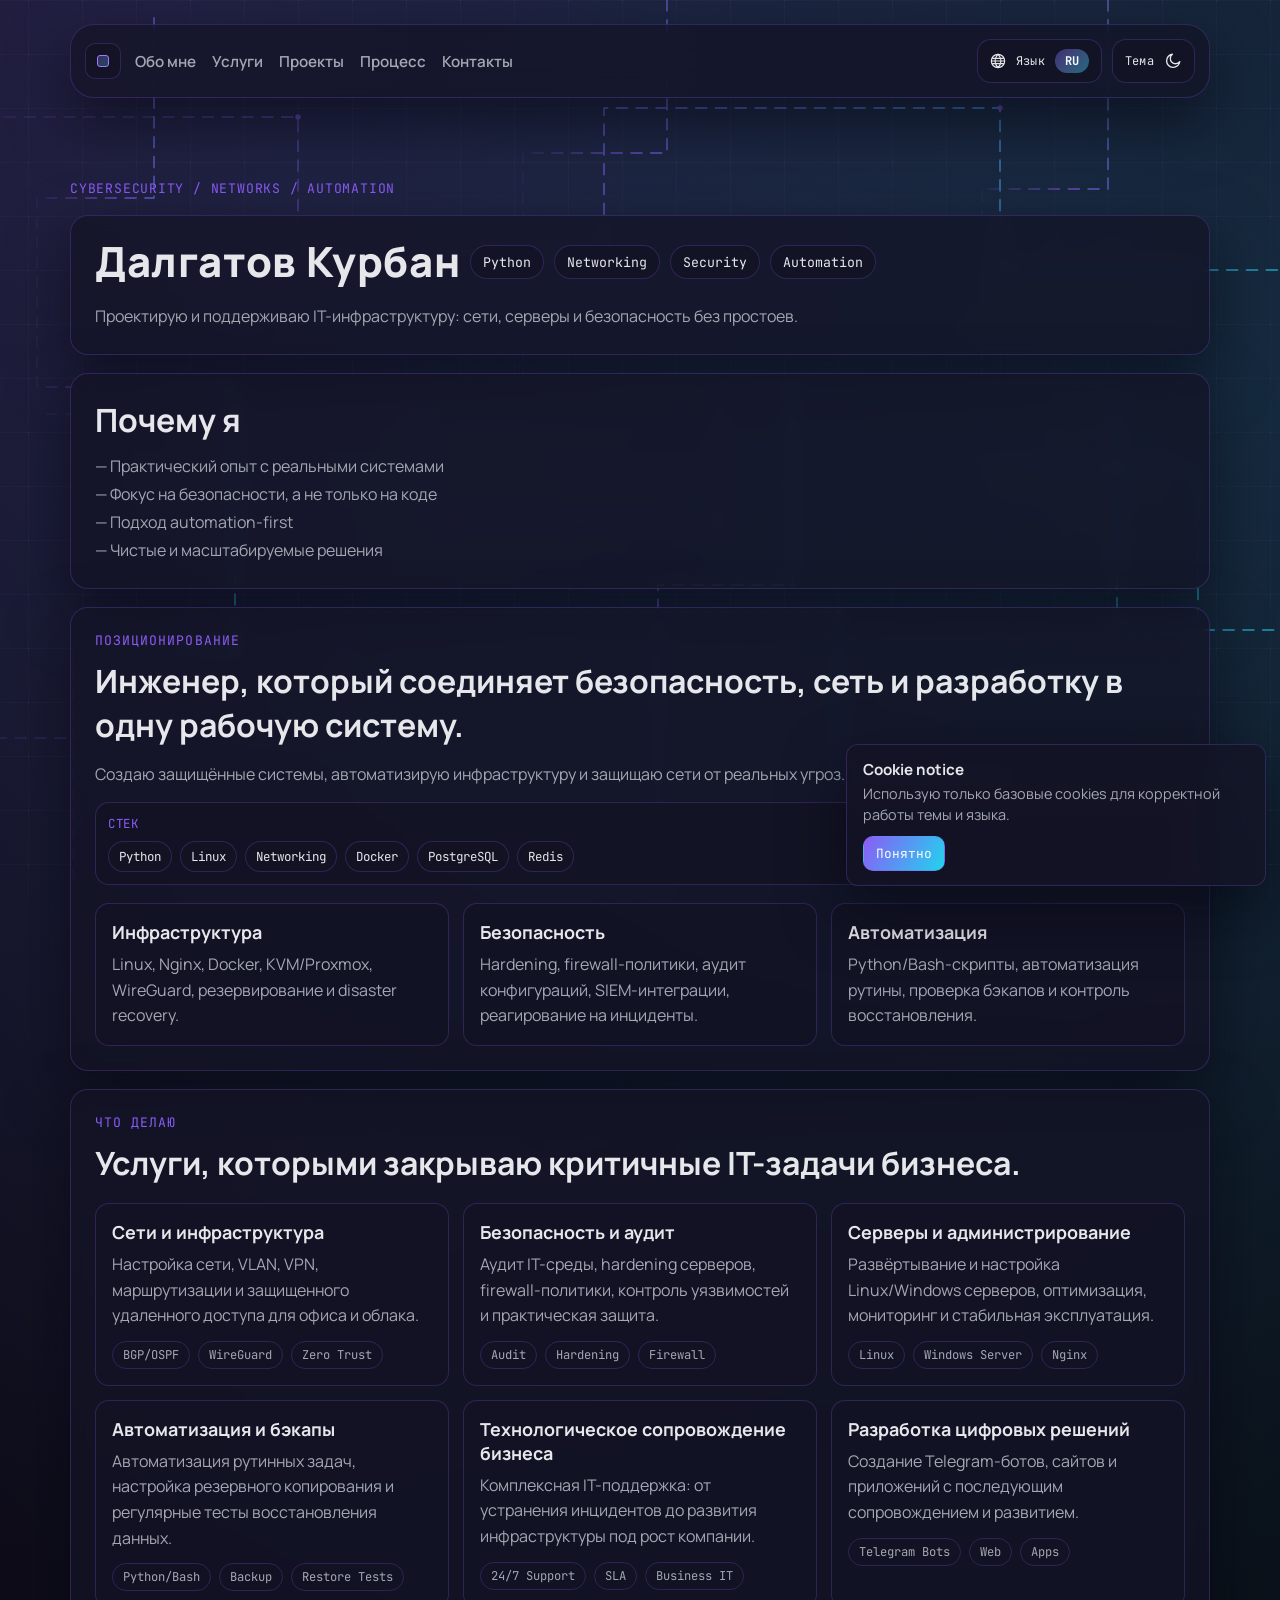
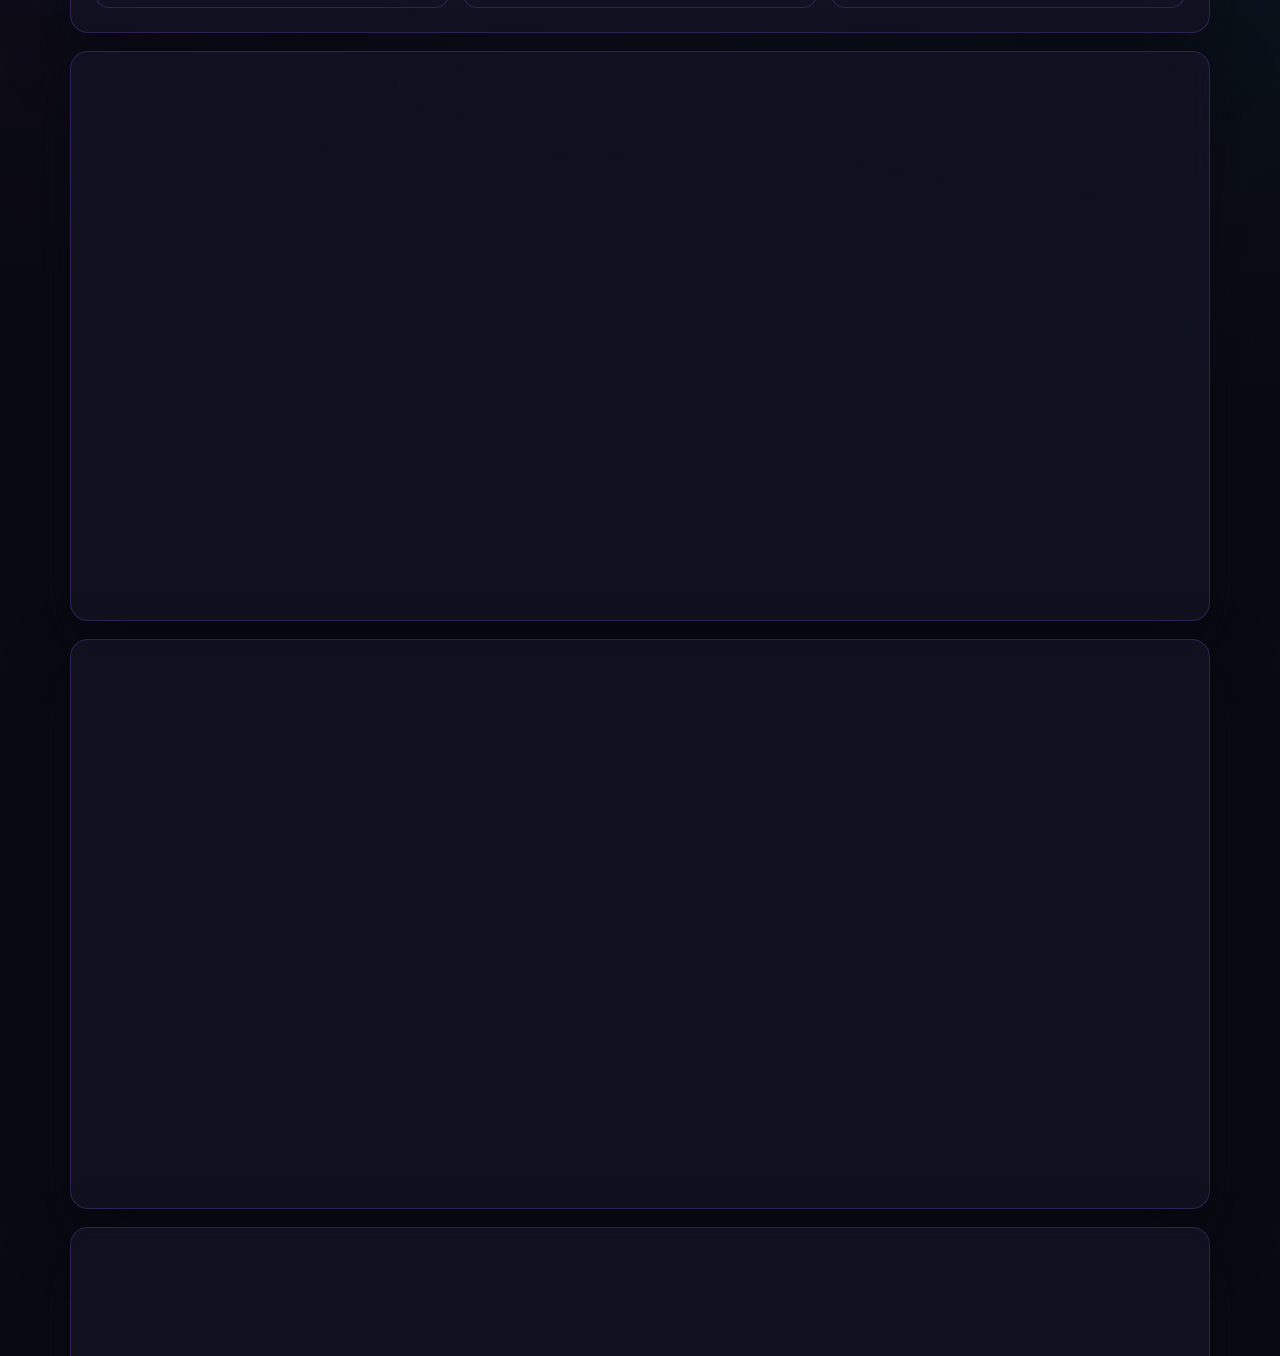
==== index.html @ 59084bcb "Improve mobile menu UX and speed up phone animations" ====
<!DOCTYPE html>
<html lang="ru">
<head>
<meta charset="UTF-8">
<meta name="viewport" content="width=device-width, initial-scale=1.0">
<meta name="description" content="Портфолио Далгатова Курбана: сети, безопасность, серверы, автоматизация, бэкапы и разработка.">
<title>Dalgatov Kurban | Networks, Security & Automation</title>
<link rel="preconnect" href="https://fonts.googleapis.com">
<link rel="preconnect" href="https://fonts.gstatic.com" crossorigin>
<link href="https://fonts.googleapis.com/css2?family=Manrope:wght@400;500;600;700;800&family=JetBrains+Mono:wght@400;600&display=swap" rel="stylesheet">
<link rel="stylesheet" href="styles.css">
</head>
<body data-theme="dark" class="preloading">
<div class="scroll-progress" aria-hidden="true"></div>
<div class="preloader" id="preloader" aria-hidden="false">
  <div class="preloader-box">
    <span class="preloader-dot" aria-hidden="true"></span>
    <p>Loading portfolio...</p>
  </div>
</div>

<svg class="bg-circuit" viewBox="0 0 1600 1000" preserveAspectRatio="xMidYMid slice" aria-hidden="true">
  <defs>
    <linearGradient id="lineGradient" x1="0%" y1="0%" x2="100%" y2="0%">
      <stop offset="0%" stop-color="rgba(139, 92, 246, 0.12)" />
      <stop offset="45%" stop-color="rgba(139, 92, 246, 0.9)" />
      <stop offset="100%" stop-color="rgba(34, 211, 238, 0.88)" />
    </linearGradient>
    <pattern id="codeGrid" width="60" height="60" patternUnits="userSpaceOnUse">
      <path d="M 60 0 L 0 0 0 60" fill="none" stroke="rgba(133,123,173,0.2)" stroke-width="1" />
      <circle cx="0" cy="0" r="1.1" fill="rgba(139,92,246,0.34)" />
    </pattern>
  </defs>
  <rect width="100%" height="100%" fill="url(#codeGrid)" />
  <path class="circuit-line" d="M 50 130 H 420 V 280 H 760 V 120 H 1200 V 300 H 1510" />
  <path class="circuit-line slow" d="M 140 460 H 560 V 580 H 890 V 430 H 1330 V 700 H 1510" />
  <path class="circuit-line" d="M 40 820 H 470 V 680 H 1020 V 860 H 1480" />
  <path class="circuit-line slow" d="M 260 20 V 220 H 130 V 430 H 350 V 720 H 170 V 980" />
  <path class="circuit-line" d="M 830 0 V 170 H 670 V 430 H 970 V 650 H 820 V 1000" />
  <path class="circuit-line slow" d="M 1320 0 V 210 H 1180 V 520 H 1420 V 1000" />
  <circle class="circuit-node" cx="420" cy="130" r="3" />
  <circle class="circuit-node alt" cx="760" cy="280" r="3" />
  <circle class="circuit-node" cx="1200" cy="120" r="3" />
  <circle class="circuit-node alt" cx="560" cy="460" r="3" />
  <circle class="circuit-node" cx="890" cy="580" r="3" />
  <circle class="circuit-node alt" cx="1020" cy="680" r="3" />
  <circle class="circuit-node" cx="350" cy="720" r="3" />
  <circle class="circuit-node alt" cx="970" cy="430" r="3" />
</svg>

<div class="shell">
  <header class="topbar" style="--delay: 60ms;">
    <a href="#home" class="brand" aria-label="Kurban Dalgatov home">
      <span class="brand-mark" aria-hidden="true"></span>
    </a>

    <button class="menu-toggle" id="menuToggle" type="button" aria-label="Открыть меню" aria-expanded="false" aria-controls="headerMenu">
      <span></span>
      <span></span>
      <span></span>
    </button>

    <div class="header-menu" id="headerMenu">
    <nav class="nav">
      <a href="#about" data-i18n="nav.about">Обо мне</a>
      <a href="#services" data-i18n="nav.services">Услуги</a>
      <a href="#projects" data-i18n="nav.projects">Проекты</a>
      <a href="#process" data-i18n="nav.process">Процесс</a>
      <a href="#contact" data-i18n="nav.contact">Контакты</a>
    </nav>

    <div class="controls">
      <button class="control-btn lang-btn" id="langToggle" type="button" aria-label="Переключить язык">
        <span class="lang-icon" aria-hidden="true">
          <svg viewBox="0 0 24 24" focusable="false" aria-hidden="true">
            <path d="M12 2a10 10 0 1 0 0 20a10 10 0 0 0 0-20Zm0 0c2.8 2.7 4.4 6.2 4.5 10c-.1 3.8-1.7 7.3-4.5 10m0-20C9.2 4.7 7.6 8.2 7.5 12c.1 3.8 1.7 7.3 4.5 10m-9-10h18M4.2 8h15.6M4.2 16h15.6"/>
          </svg>
        </span>
        <span data-i18n="controls.lang">Язык</span>
        <span class="pill" id="langValue">RU</span>
      </button>
      <button class="control-btn" id="themeToggle" type="button" aria-label="Переключить тему">
        <span data-i18n="controls.theme">Тема</span>
        <span class="theme-icon" aria-hidden="true">
          <svg class="sun" viewBox="0 0 24 24" focusable="false" aria-hidden="true">
            <circle cx="12" cy="12" r="4"></circle>
            <path d="M12 1.8v2.6M12 19.6v2.6M4.2 4.2l1.9 1.9M17.9 17.9l1.9 1.9M1.8 12h2.6M19.6 12h2.6M4.2 19.8l1.9-1.9M17.9 6.1l1.9-1.9"></path>
          </svg>
          <svg class="moon" viewBox="0 0 24 24" focusable="false" aria-hidden="true">
            <path d="M21 12.8A8.8 8.8 0 1 1 11.2 3a7 7 0 1 0 9.8 9.8Z"></path>
          </svg>
        </span>
      </button>
    </div>
    </div>
  </header>

  <section class="hero reveal" id="home" style="--delay: 130ms;">
    <p class="eyebrow" data-i18n="hero.eyebrow">CYBERSECURITY / NETWORKS / AUTOMATION</p>
    <div class="intro-profile reveal" style="--delay: 155ms;">
      <div class="intro-head">
        <div class="intro-name" data-i18n="intro.name">Далгатов Курбан</div>
        <div class="intro-badges">
          <span data-i18n="intro.badge1">Python</span>
          <span data-i18n="intro.badge2">Networking</span>
          <span data-i18n="intro.badge3">Security</span>
          <span data-i18n="intro.badge4">Automation</span>
        </div>
      </div>
      <p class="intro-text" data-i18n="intro.text">Проектирую и поддерживаю IT-инфраструктуру: сети, серверы и безопасность без простоев.</p>
    </div>
    <div class="why-card reveal" style="--delay: 185ms;">
      <h3 data-i18n="why.title">Почему я</h3>
      <p data-i18n="why.text">— Practical experience with real systems<br>— Focus on security, not just code<br>— Automation-first approach<br>— Clean and scalable solutions</p>
    </div>
  </section>

  <section class="section reveal" id="about" style="--delay: 80ms;">
    <p class="section-title" data-i18n="about.label">Позиционирование</p>
    <h2 data-i18n="about.title">Инженер, который соединяет безопасность, сеть и разработку в одну рабочую систему.</h2>
    <p class="lead" data-i18n="about.text">I build secure systems, automate infrastructure, and protect networks from real-world threats.</p>
    <div class="about-stack reveal" style="--delay: 105ms;">
      <p class="about-stack-label" data-i18n="about.stackLabel">Stack</p>
      <div class="about-stack-chips">
        <span>Python</span>
        <span>Linux</span>
        <span>Networking</span>
        <span>Docker</span>
        <span>PostgreSQL</span>
        <span>Redis</span>
      </div>
    </div>

    <div class="stack-grid">
      <article class="stack-item reveal" style="--delay: 110ms;">
        <h3 data-i18n="stack.1.title">Инфраструктура</h3>
        <p data-i18n="stack.1.text">Linux, Nginx, Docker, KVM/Proxmox, WireGuard, резервирование и disaster recovery.</p>
      </article>
      <article class="stack-item reveal" style="--delay: 140ms;">
        <h3 data-i18n="stack.2.title">Безопасность</h3>
        <p data-i18n="stack.2.text">Hardening, firewall-политики, аудит конфигураций, SIEM-интеграции, реагирование на инциденты.</p>
      </article>
      <article class="stack-item reveal" style="--delay: 170ms;">
        <h3 data-i18n="stack.3.title">Автоматизация</h3>
        <p data-i18n="stack.3.text">Python/Bash-скрипты, автоматизация рутины, проверка бэкапов и контроль восстановления.</p>
      </article>
    </div>
  </section>

  <section class="section reveal" id="services" style="--delay: 90ms;">
    <p class="section-title" data-i18n="services.label">Что делаю</p>
    <h2 data-i18n="services.title">Услуги, которыми закрываю критичные IT-задачи бизнеса.</h2>
    <div class="services-grid">
      <article class="service reveal" style="--delay: 120ms;">
        <h3 data-i18n="services.1.title">Сети и инфраструктура</h3>
        <p data-i18n="services.1.text">Настройка сети, VLAN, VPN, маршрутизации и защищенного удаленного доступа для офиса и облака.</p>
        <div class="tags"><span>BGP/OSPF</span><span>WireGuard</span><span>Zero Trust</span></div>
      </article>
      <article class="service reveal" style="--delay: 150ms;">
        <h3 data-i18n="services.2.title">Безопасность и аудит</h3>
        <p data-i18n="services.2.text">Аудит IT-среды, hardening серверов, firewall-политики, контроль уязвимостей и практическая защита.</p>
        <div class="tags"><span>Audit</span><span>Hardening</span><span>Firewall</span></div>
      </article>
      <article class="service reveal" style="--delay: 180ms;">
        <h3 data-i18n="services.3.title">Серверы и администрирование</h3>
        <p data-i18n="services.3.text">Развёртывание и настройка Linux/Windows серверов, оптимизация, мониторинг и стабильная эксплуатация.</p>
        <div class="tags"><span>Linux</span><span>Windows Server</span><span>Nginx</span></div>
      </article>
      <article class="service reveal" style="--delay: 210ms;">
        <h3 data-i18n="services.4.title">Автоматизация и бэкапы</h3>
        <p data-i18n="services.4.text">Автоматизация рутинных задач, настройка резервного копирования и регулярные тесты восстановления данных.</p>
        <div class="tags"><span>Python/Bash</span><span>Backup</span><span>Restore Tests</span></div>
      </article>
      <article class="service reveal" style="--delay: 240ms;">
        <h3 data-i18n="services.5.title">Технологическое сопровождение бизнеса</h3>
        <p data-i18n="services.5.text">Комплексная IT-поддержка: от устранения инцидентов до развития инфраструктуры под рост компании.</p>
        <div class="tags"><span>24/7 Support</span><span>SLA</span><span>Business IT</span></div>
      </article>
      <article class="service reveal" style="--delay: 270ms;">
        <h3 data-i18n="services.6.title">Разработка цифровых решений</h3>
        <p data-i18n="services.6.text">Создание Telegram-ботов, сайтов и приложений с последующим сопровождением и развитием.</p>
        <div class="tags"><span>Telegram Bots</span><span>Web</span><span>Apps</span></div>
      </article>
    </div>
  </section>

  <section class="section reveal" id="projects" style="--delay: 100ms;">
    <p class="section-title" data-i18n="projects.label">Кейсы</p>
    <h2 data-i18n="projects.title">Примеры задач, где инженерная строгость дала измеримый результат.</h2>
    <div class="projects-grid">
      <article class="project reveal" style="--delay: 130ms;">
        <h3 data-i18n="projects.1.title">Усиление безопасности бизнес-платформы</h3>
        <p data-i18n="projects.1.text">Провёл аудит серверов и сервисов, выявил уязвимые места и устранил критичные точки риска. Усилил контроль доступа и общую защищённость системы. В результате снизилась вероятность несанкционированного доступа и повысилась стабильность работы.</p>
      </article>
      <article class="project reveal" style="--delay: 160ms;">
        <h3 data-i18n="projects.2.title">Система мониторинга и обнаружения проблем</h3>
        <p data-i18n="projects.2.text">Настроил отслеживание состояния серверов: нагрузка, сеть и работа ключевых сервисов. Организовал централизованный сбор логов и уведомления о сбоях. Это позволило быстрее выявлять проблемы и сократить время простоя.</p>
      </article>
      <article class="project reveal" style="--delay: 190ms;">
        <h3 data-i18n="projects.3.title">Развёртывание и настройка локального сервера</h3>
        <p data-i18n="projects.3.text">Развернул и настроил Linux-сервер под прикладные задачи. Организовал удалённый доступ, обеспечил стабильную работу и базовую безопасность системы. Упростил администрирование и дальнейшую поддержку.</p>
      </article>
    </div>
  </section>

  <section class="section reveal" id="process" style="--delay: 110ms;">
    <p class="section-title" data-i18n="process.label">Подход</p>
    <h2 data-i18n="process.title">Прозрачный процесс работы без хаоса и сюрпризов.</h2>
    <div class="process-grid">
      <article class="process-step reveal" style="--delay: 140ms;">
        <h3 data-i18n="process.1.title">1. Диагностика</h3>
        <p data-i18n="process.1.text">Аудит текущей системы, рисков и bottleneck-ов. Формирую карту проблем и приоритеты.</p>
      </article>
      <article class="process-step reveal" style="--delay: 170ms;">
        <h3 data-i18n="process.2.title">2. Архитектура</h3>
        <p data-i18n="process.2.text">Проектирую целевую схему: сеть, безопасность, деплой, мониторинг и rollback-стратегии.</p>
      </article>
      <article class="process-step reveal" style="--delay: 200ms;">
        <h3 data-i18n="process.3.title">3. Внедрение</h3>
        <p data-i18n="process.3.text">Пошаговый запуск без простоя критичных сервисов, автоматические проверки на каждом этапе.</p>
      </article>
      <article class="process-step reveal" style="--delay: 230ms;">
        <h3 data-i18n="process.4.title">4. Поддержка</h3>
        <p data-i18n="process.4.text">Передаю документацию, настраиваю алерты и помогаю команде масштабировать решение дальше.</p>
      </article>
    </div>
  </section>

  <section class="section reveal" id="contact" style="--delay: 120ms;">
    <p class="section-title" data-i18n="contact.label">Контакты</p>
    <h2 data-i18n="contact.title">Подключаюсь к задачам, где нужна надёжная работа систем без сбоев и хаоса.</h2>
    <div class="contact-grid">
      <article class="contact-card">
        <p class="lead" data-i18n="contact.text">Свяжитесь со мной в Telegram — обсудим задачу и соберём рабочее решение под ваш контур.</p>
      </article>
      <article class="contact-card contact-list">
        <a href="https://t.me/ZXCurban" target="_blank" rel="noopener noreferrer">Telegram: @ZXCurban</a>
        <a href="https://github.com/ZXCurban" target="_blank" rel="noopener noreferrer">GitHub: github.com/ZXCurban</a>
        <span>Phone: +7 (963) 403-75-42</span>
        <span>Email: dallgatov@gmail.com</span>
      </article>
    </div>
  </section>

  <footer class="footer reveal" style="--delay: 140ms;">
    <p data-i18n="footer">© {year} Kurban Dalgatov. All rights reserved.</p>
  </footer>
</div>

<aside class="cookie-consent" id="cookieConsent" role="dialog" aria-live="polite" aria-label="Cookie notice" aria-hidden="true">
  <p class="cookie-title" data-i18n="cookie.title">Cookie notice</p>
  <p class="cookie-text" data-i18n="cookie.text">Использую только базовые cookies для корректной работы темы и языка.</p>
  <button class="cookie-btn" id="cookieAccept" type="button" data-i18n="cookie.accept">Понятно</button>
</aside>

<script src="scripts.js"></script>
</body>
</html>
---- styles.css ----
:root {
  --bg: #0a0a12;
  --bg-soft: #131325;
  --panel: rgba(19, 19, 37, 0.82);
  --stroke: rgba(139, 92, 246, 0.24);
  --text: #e5e7eb;
  --muted: #a4a8b3;
  --accent: #8b5cf6;
  --accent-2: #22d3ee;
  --shadow: 0 24px 60px rgba(5, 6, 16, 0.6);
  --radius: 18px;
  --ease: cubic-bezier(.22,.61,.36,1);
}

body[data-theme="light"] {
  --bg: #dfe4ef;
  --bg-soft: #d3daea;
  --panel: rgba(244, 247, 252, 0.9);
  --stroke: rgba(109, 79, 186, 0.24);
  --text: #1e2430;
  --muted: #5d6676;
  --accent: #7c3aed;
  --accent-2: #0891b2;
  --shadow: 0 22px 45px rgba(24, 31, 44, 0.18);
}

* {
  box-sizing: border-box;
  margin: 0;
  padding: 0;
}

html {
  scroll-behavior: smooth;
}

body {
  font-family: "Manrope", sans-serif;
  background: radial-gradient(circle at 10% 0%, rgba(139, 92, 246, 0.18), transparent 45%),
              radial-gradient(circle at 90% 10%, rgba(34, 211, 238, 0.15), transparent 42%),
              var(--bg);
  color: var(--text);
  min-height: 100vh;
  overflow-x: hidden;
  transition: background-color 0.45s var(--ease), color 0.45s var(--ease);
  text-rendering: optimizeLegibility;
  -webkit-font-smoothing: antialiased;
}

body.preloading {
  overflow: hidden;
}

.scroll-progress {
  position: fixed;
  top: 0;
  left: 0;
  z-index: 50;
  width: var(--scroll, 0%);
  height: 3px;
  background: linear-gradient(90deg, var(--accent), var(--accent-2));
  box-shadow: 0 0 16px rgba(139, 92, 246, 0.5);
}

.preloader {
  position: fixed;
  inset: 0;
  z-index: 100;
  display: grid;
  place-items: center;
  background:
    radial-gradient(circle at 20% 10%, rgba(139, 92, 246, 0.15), transparent 42%),
    radial-gradient(circle at 80% 15%, rgba(34, 211, 238, 0.12), transparent 44%),
    color-mix(in oklab, var(--bg), black 8%);
  transition: opacity 0.35s var(--ease), visibility 0.35s var(--ease);
}

.preloader.is-hidden {
  opacity: 0;
  visibility: hidden;
}

.preloader-box {
  display: inline-flex;
  align-items: center;
  gap: 10px;
  border: 1px solid var(--stroke);
  border-radius: 12px;
  padding: 10px 14px;
  background: color-mix(in oklab, var(--panel), transparent 8%);
  box-shadow: var(--shadow);
}

.preloader-box p {
  font-family: "JetBrains Mono", monospace;
  font-size: 0.8rem;
  color: var(--muted);
}

.preloader-dot {
  width: 8px;
  height: 8px;
  border-radius: 999px;
  background: linear-gradient(135deg, var(--accent), var(--accent-2));
  box-shadow: 0 0 0 0 color-mix(in oklab, var(--accent), transparent 45%);
  animation: preloaderPulse 1s ease-out infinite;
}

.bg-circuit {
  position: fixed;
  inset: 0;
  width: 100%;
  height: 100%;
  z-index: -3;
  opacity: 0.6;
  pointer-events: none;
}

body[data-theme="light"] .bg-circuit {
  opacity: 0.42;
}

.circuit-line {
  fill: none;
  stroke: url(#lineGradient);
  stroke-width: 2;
  stroke-linecap: round;
  stroke-linejoin: round;
  stroke-dasharray: 12 10;
  animation: lineFlow 20s linear infinite;
}

.circuit-line.slow {
  animation-duration: 32s;
}

.circuit-node {
  fill: rgba(139, 92, 246, 0.84);
  animation: nodePulse 3.2s ease-in-out infinite;
}

.circuit-node.alt {
  fill: rgba(34, 211, 238, 0.8);
  animation-delay: 0.8s;
}

.shell {
  width: min(1140px, 92vw);
  margin: 0 auto;
  padding: 24px 0 60px;
}

.topbar {
  position: sticky;
  top: 12px;
  z-index: 30;
  display: flex;
  align-items: center;
  justify-content: space-between;
  gap: 14px;
  padding: 14px;
  border: 1px solid var(--stroke);
  border-radius: calc(var(--radius) + 6px);
  background: color-mix(in oklab, var(--panel), transparent 12%);
  backdrop-filter: blur(14px);
  box-shadow: var(--shadow);
  transition: transform 0.28s var(--ease), opacity 0.28s var(--ease);
}

.brand {
  display: inline-flex;
  align-items: center;
  justify-content: center;
  width: 36px;
  height: 36px;
  text-decoration: none;
  color: var(--text);
  font-weight: 800;
  letter-spacing: 0.04em;
  border: 1px solid var(--stroke);
  border-radius: 10px;
  background: color-mix(in oklab, var(--panel), transparent 8%);
}

.menu-toggle {
  display: none;
  width: 36px;
  height: 36px;
  border: 1px solid var(--stroke);
  border-radius: 10px;
  background: color-mix(in oklab, var(--panel), transparent 8%);
  cursor: pointer;
  align-items: center;
  justify-content: center;
  flex-direction: column;
  gap: 4px;
  padding: 0;
}

.menu-toggle span {
  display: block;
  width: 15px;
  height: 1.8px;
  border-radius: 99px;
  background: var(--text);
  transition: transform 0.24s var(--ease), opacity 0.24s var(--ease);
}

.topbar.menu-open .menu-toggle span:nth-child(1) {
  transform: translateY(6px) rotate(45deg);
}

.topbar.menu-open .menu-toggle span:nth-child(2) {
  opacity: 0;
}

.topbar.menu-open .menu-toggle span:nth-child(3) {
  transform: translateY(-6px) rotate(-45deg);
}

.header-menu {
  display: flex;
  align-items: center;
  justify-content: space-between;
  gap: 16px;
  flex: 1;
  min-width: 0;
}

.brand-mark {
  width: 12px;
  height: 12px;
  border-radius: 3px;
  border: 1.6px solid color-mix(in oklab, var(--accent), white 18%);
  background: linear-gradient(145deg, color-mix(in oklab, var(--accent), transparent 68%), color-mix(in oklab, var(--accent-2), transparent 72%));
}

.nav {
  display: flex;
  align-items: center;
  gap: 16px;
  margin-left: 0;
  flex-wrap: wrap;
}

.nav a {
  color: var(--muted);
  text-decoration: none;
  font-size: 0.95rem;
  font-weight: 600;
  transition: color 0.25s ease;
  position: relative;
}

.nav a::after {
  content: "";
  position: absolute;
  left: 0;
  bottom: -3px;
  width: 100%;
  height: 2px;
  background: linear-gradient(90deg, var(--accent), var(--accent-2));
  transform: scaleX(0);
  transform-origin: left;
  transition: transform 0.28s var(--ease);
}

.nav a:hover {
  color: var(--text);
}

.nav a:hover::after {
  transform: scaleX(1);
}

.controls {
  display: flex;
  gap: 10px;
}

.control-btn {
  border: 1px solid var(--stroke);
  border-radius: 14px;
  background: color-mix(in oklab, var(--panel), transparent 8%);
  color: var(--text);
  padding: 9px 12px;
  display: inline-flex;
  align-items: center;
  gap: 10px;
  font-family: "JetBrains Mono", monospace;
  font-size: 12px;
  letter-spacing: 0.02em;
  cursor: pointer;
  transition: transform 0.18s ease, border-color 0.28s ease, box-shadow 0.28s ease;
  will-change: transform;
}

.control-btn:hover {
  transform: translateY(-2px);
  border-color: color-mix(in oklab, var(--accent), white 20%);
  box-shadow: 0 10px 20px rgba(0, 12, 30, 0.24);
}

.control-btn:active {
  transform: translateY(0) scale(0.96);
}

.control-btn:focus-visible {
  outline: 2px solid color-mix(in oklab, var(--accent), white 30%);
  outline-offset: 2px;
}

.pill {
  min-width: 34px;
  text-align: center;
  padding: 4px 8px;
  border-radius: 999px;
  background: linear-gradient(135deg, color-mix(in oklab, var(--accent), transparent 62%), color-mix(in oklab, var(--accent-2), transparent 55%));
  color: #f8fbff;
  font-weight: 700;
}

.lang-btn.switching .pill {
  animation: langSwap 0.45s var(--ease);
}

.theme-icon {
  position: relative;
  width: 18px;
  height: 18px;
  display: inline-block;
}

.theme-icon svg {
  position: absolute;
  inset: 0;
  width: 100%;
  height: 100%;
  transition: transform 0.45s var(--ease), opacity 0.45s var(--ease);
  fill: none;
  stroke: currentColor;
  stroke-width: 1.8;
  stroke-linecap: round;
  stroke-linejoin: round;
}

.theme-icon .sun {
  opacity: 0;
  transform: rotate(-65deg) scale(0.2);
}

.theme-icon .moon {
  opacity: 1;
  transform: rotate(0) scale(1);
}

body[data-theme="light"] .theme-icon .sun {
  opacity: 1;
  transform: rotate(0) scale(1);
}

body[data-theme="light"] .theme-icon .moon {
  opacity: 0;
  transform: rotate(65deg) scale(0.2);
}

.lang-icon {
  width: 16px;
  height: 16px;
  display: inline-flex;
}

.lang-icon svg {
  width: 100%;
  height: 100%;
  fill: none;
  stroke: currentColor;
  stroke-width: 1.75;
  stroke-linecap: round;
  stroke-linejoin: round;
}

.hero {
  margin-top: 56px;
  padding: 26px 0 0;
}

.eyebrow {
  color: var(--accent);
  font-family: "JetBrains Mono", monospace;
  font-size: 0.82rem;
  letter-spacing: 0.06em;
  margin-top: 0;
}

.intro-profile {
  margin-top: 20px;
  padding: 24px;
  display: grid;
  gap: 14px;
}

.intro-head {
  display: flex;
  flex-wrap: wrap;
  align-items: center;
  gap: 10px;
}

.intro-name {
  font-size: clamp(1.7rem, 4vw, 2.6rem);
  font-weight: 800;
  letter-spacing: 0.015em;
  line-height: 1.05;
  position: relative;
  z-index: 1;
}

.intro-badges {
  display: flex;
  flex-wrap: wrap;
  gap: 10px;
  position: relative;
  z-index: 1;
}

.intro-badges span {
  border-radius: 999px;
  border: 1px solid var(--stroke);
  padding: 7px 12px;
  font-size: 0.83rem;
  font-family: "JetBrains Mono", monospace;
  color: var(--text);
  background: color-mix(in oklab, var(--panel), transparent 4%);
}

.intro-text {
  margin-top: 4px;
  color: var(--muted);
  line-height: 1.75;
  font-size: 1rem;
  max-width: 900px;
  position: relative;
  z-index: 1;
}

.why-card {
  margin-top: 18px;
}

.why-card h3 {
  font-size: clamp(1.45rem, 2.8vw, 2rem);
  margin-bottom: 10px;
  color: var(--text);
  font-weight: 700;
}

.why-card p {
  color: var(--muted);
  line-height: 1.75;
  font-size: 1rem;
}

.section,
.intro-profile,
.why-card,
.footer {
  margin-top: 18px;
  padding: 24px;
  border: 1px solid var(--stroke);
  border-radius: var(--radius);
  background: color-mix(in oklab, var(--panel), transparent 10%);
  backdrop-filter: blur(8px);
  box-shadow: var(--shadow);
  position: relative;
  overflow: hidden;
  content-visibility: auto;
  contain-intrinsic-size: 520px;
}

.section::before,
.intro-profile::before,
.why-card::before,
.footer::before {
  content: "";
  position: absolute;
  inset: 0;
  background: radial-gradient(600px circle at var(--mx, 10%) var(--my, 10%), color-mix(in oklab, var(--accent), transparent 84%), transparent 42%);
  opacity: 0;
  transition: opacity 0.35s ease;
  pointer-events: none;
}

.section:hover::before,
.intro-profile:hover::before,
.why-card:hover::before,
.footer:hover::before {
  opacity: 1;
}

.section-title {
  font-family: "JetBrains Mono", monospace;
  font-size: 0.82rem;
  letter-spacing: 0.08em;
  color: var(--accent);
  text-transform: uppercase;
}

.section h2 {
  margin-top: 10px;
  font-size: clamp(1.45rem, 2.8vw, 2rem);
}

.section p.lead {
  margin-top: 14px;
  color: var(--muted);
  line-height: 1.7;
  font-size: 1rem;
}

.about-stack {
  margin-top: 14px;
  border: 1px solid var(--stroke);
  border-radius: 14px;
  padding: 12px;
  background: color-mix(in oklab, var(--panel), transparent 8%);
}

.about-stack-label {
  font-family: "JetBrains Mono", monospace;
  font-size: 0.78rem;
  letter-spacing: 0.06em;
  text-transform: uppercase;
  color: var(--accent);
}

.about-stack-chips {
  margin-top: 9px;
  display: flex;
  flex-wrap: wrap;
  gap: 8px;
}

.about-stack-chips span {
  border-radius: 999px;
  border: 1px solid var(--stroke);
  padding: 6px 10px;
  font-size: 0.78rem;
  font-family: "JetBrains Mono", monospace;
  color: var(--text);
  background: color-mix(in oklab, var(--panel), transparent 2%);
}

.stack-grid,
.services-grid,
.projects-grid,
.process-grid {
  margin-top: 18px;
  display: grid;
  gap: 14px;
}

.stack-grid {
  grid-template-columns: repeat(3, minmax(0, 1fr));
}

.stack-item,
.service,
.project,
.process-step {
  border: 1px solid var(--stroke);
  border-radius: 14px;
  padding: 16px;
  background: color-mix(in oklab, var(--panel), transparent 5%);
  transition: transform 0.25s var(--ease), border-color 0.3s ease;
}

.stack-item:hover,
.service:hover,
.project:hover,
.process-step:hover {
  transform: translateY(-4px);
  border-color: color-mix(in oklab, var(--accent), white 20%);
}

.stack-item h3,
.service h3,
.project h3,
.process-step h3 {
  font-size: 1.12rem;
  font-weight: 700;
}

.stack-item p,
.service p,
.project p,
.process-step p {
  margin-top: 8px;
  color: var(--muted);
  line-height: 1.6;
  font-size: 1rem;
}

.services-grid {
  grid-template-columns: repeat(3, minmax(0, 1fr));
}

.projects-grid {
  grid-template-columns: repeat(3, minmax(0, 1fr));
}

.tags {
  margin-top: 12px;
  display: flex;
  flex-wrap: wrap;
  gap: 8px;
}

.tags span {
  border-radius: 999px;
  border: 1px solid var(--stroke);
  padding: 5px 10px;
  font-size: 0.76rem;
  font-family: "JetBrains Mono", monospace;
  color: var(--muted);
}

.process-grid {
  grid-template-columns: repeat(4, minmax(0, 1fr));
}

.contact-grid {
  margin-top: 16px;
  display: grid;
  grid-template-columns: 1.2fr 1fr;
  gap: 14px;
}

.contact-card {
  border: 1px solid var(--stroke);
  border-radius: 14px;
  padding: 18px;
  background: color-mix(in oklab, var(--panel), transparent 6%);
}

.contact-list {
  display: grid;
  gap: 10px;
}

.contact-list a,
.contact-list span {
  color: var(--text);
  text-decoration: none;
  transition: color 0.25s ease;
}

.contact-list a:hover {
  color: var(--accent);
}

.footer {
  text-align: center;
  color: var(--muted);
  font-size: 0.88rem;
}

.reveal {
  opacity: 0;
  transform: translateY(14px);
  transition: transform 0.5s var(--ease), opacity 0.5s var(--ease);
  transition-delay: var(--delay, 0ms);
}

.reveal.in-view {
  opacity: 1;
  transform: none;
}

.cookie-consent {
  position: fixed;
  right: 14px;
  bottom: 14px;
  z-index: 60;
  width: min(420px, calc(100vw - 28px));
  border: 1px solid var(--stroke);
  border-radius: 12px;
  background: color-mix(in oklab, var(--panel), transparent 8%);
  backdrop-filter: blur(10px);
  box-shadow: var(--shadow);
  padding: 14px 16px;
  opacity: 0;
  transform: translateY(12px) scale(0.98);
  pointer-events: none;
  transition: opacity 0.3s var(--ease), transform 0.3s var(--ease);
}

.cookie-consent.is-visible {
  opacity: 1;
  transform: none;
  pointer-events: auto;
}

.cookie-title {
  font-size: 0.95rem;
  font-weight: 700;
  color: var(--text);
}

.cookie-text {
  margin-top: 4px;
  font-size: 0.9rem;
  line-height: 1.45;
  color: var(--muted);
}

.cookie-btn {
  margin-top: 10px;
  border: 1px solid var(--stroke);
  border-radius: 10px;
  padding: 8px 12px;
  background: linear-gradient(120deg, var(--accent), var(--accent-2));
  color: #f8fbff;
  font-family: "JetBrains Mono", monospace;
  font-size: 0.8rem;
  cursor: pointer;
}

.cookie-btn:hover {
  filter: brightness(1.05);
}

@media (max-width: 1040px) {
  .header-menu {
    gap: 12px;
  }

  .nav {
    gap: 12px;
  }

  .stack-grid,
  .services-grid,
  .projects-grid,
  .process-grid,
  .contact-grid {
    grid-template-columns: repeat(2, minmax(0, 1fr));
  }
}

@media (max-width: 900px) {
  .topbar {
    position: fixed;
    top: 10px;
    right: 10px;
    left: auto;
    width: auto;
    padding: 0;
    gap: 0;
    border: 0;
    border-radius: 0;
    background: transparent;
    box-shadow: none;
    backdrop-filter: none;
  }

  .brand {
    display: none;
  }

  .menu-toggle {
    display: inline-flex;
    margin-left: 0;
    width: 42px;
    height: 42px;
    border-radius: 12px;
    background: color-mix(in oklab, var(--panel), transparent 4%);
    box-shadow: 0 10px 24px rgba(5, 6, 16, 0.28);
  }

  .header-menu {
    display: block;
    position: absolute;
    top: 50px;
    right: 0;
    width: min(92vw, 420px);
    border: 1px solid var(--stroke);
    border-radius: 14px;
    background: color-mix(in oklab, var(--panel), transparent 4%);
    box-shadow: 0 18px 36px rgba(5, 6, 16, 0.38);
    padding: 0 10px;
    max-height: 0;
    opacity: 0;
    overflow: hidden;
    pointer-events: none;
    transform: translateY(-6px);
    transition: max-height 0.24s var(--ease), opacity 0.2s var(--ease), transform 0.24s var(--ease), padding 0.24s var(--ease);
  }

  .topbar.menu-open {
    width: min(92vw, 420px);
    padding: 0;
    border: 0;
    background: transparent;
    box-shadow: none;
  }

  .topbar.menu-open .header-menu {
    max-height: 75vh;
    opacity: 1;
    padding: 10px;
    pointer-events: auto;
    transform: translateY(0);
  }

  .nav {
    width: 100%;
    display: grid;
    grid-template-columns: repeat(2, minmax(0, 1fr));
    gap: 6px;
    padding-top: 8px;
  }

  .nav a {
    display: inline-flex;
    justify-content: center;
    align-items: center;
    min-height: 34px;
    border: 1px solid color-mix(in oklab, var(--accent), transparent 62%);
    border-radius: 10px;
    font-size: 0.8rem;
    background: color-mix(in oklab, var(--panel), transparent 0%);
    padding: 4px 6px;
  }

  .nav a::after {
    display: none;
  }

  .controls {
    width: 100%;
    display: grid;
    grid-template-columns: repeat(2, minmax(0, 1fr));
    gap: 6px;
    padding-top: 8px;
  }

  .control-btn {
    width: 100%;
    justify-content: center;
    min-height: 36px;
    font-size: 10px;
    padding: 7px 8px;
    border-radius: 10px;
    gap: 6px;
  }

  .reveal {
    transform: translateY(8px);
    transition-duration: 0.24s;
    transition-delay: 0ms !important;
  }

  .section,
  .intro-profile,
  .why-card,
  .footer {
    content-visibility: visible;
    contain-intrinsic-size: auto;
  }

  .circuit-line,
  .circuit-node {
    animation: none !important;
  }

  .bg-circuit {
    opacity: 0.34;
  }
}

@media (max-width: 700px) {
  .shell {
    width: min(98vw, 520px);
    padding: 8px 0 28px;
  }

  .topbar {
    top: 8px;
    right: 8px;
  }

  .lang-icon {
    width: 13px;
    height: 13px;
  }

  .theme-icon {
    width: 14px;
    height: 14px;
  }

  .pill {
    min-width: 28px;
    padding: 3px 6px;
    font-size: 10px;
  }

  .hero {
    margin-top: 52px;
    padding-top: 12px;
  }

  .section,
  .intro-profile,
  .why-card,
  .footer {
    margin-top: 12px;
    padding: 12px;
    border-radius: 14px;
    contain-intrinsic-size: auto;
  }

  .section h2,
  .why-card h3 {
    font-size: clamp(1.14rem, 4.4vw, 1.34rem);
  }

  .stack-item p,
  .service p,
  .project p,
  .process-step p,
  .section p.lead,
  .intro-text,
  .why-card p {
    font-size: 0.93rem;
    line-height: 1.5;
  }

  .stack-grid,
  .services-grid,
  .projects-grid,
  .process-grid,
  .contact-grid {
    grid-template-columns: 1fr;
  }

  .cookie-consent {
    right: 8px;
    bottom: 8px;
    width: min(96vw, 360px);
    padding: 12px 13px;
    border-radius: 10px;
  }

  .cookie-title {
    font-size: 0.9rem;
  }

  .cookie-text {
    font-size: 0.84rem;
  }

  .cookie-btn {
    width: 100%;
    text-align: center;
  }

  .section,
  .intro-profile,
  .why-card,
  .footer,
  .topbar {
    box-shadow: 0 10px 24px rgba(5, 6, 16, 0.28);
  }
}

@media (max-width: 480px) {
  .shell {
    width: 100%;
    padding: 8px 8px 34px;
  }

  .topbar {
    top: 8px;
    right: 8px;
    left: auto;
    width: auto;
    padding: 0;
  }

  .menu-toggle {
    width: 38px;
    height: 38px;
  }

  .intro-name {
    font-size: clamp(1.35rem, 7.2vw, 1.75rem);
  }

  .intro-badges {
    gap: 6px;
  }

  .intro-badges span {
    font-size: 0.72rem;
    padding: 5px 8px;
  }

  .section h2,
  .why-card h3 {
    font-size: clamp(1.08rem, 5.6vw, 1.28rem);
  }

  .stack-item,
  .service,
  .project,
  .process-step,
  .contact-card {
    padding: 13px;
    border-radius: 12px;
  }

  .stack-item p,
  .service p,
  .project p,
  .process-step p,
  .section p.lead,
  .intro-text,
  .why-card p {
    font-size: 0.9rem;
    line-height: 1.48;
  }

  .about-stack {
    padding: 10px;
  }

  .about-stack-chips span {
    font-size: 0.72rem;
    padding: 5px 8px;
  }
}

@media (max-width: 430px) {
  .nav,
  .controls {
    grid-template-columns: 1fr;
  }

  .nav a,
  .control-btn {
    min-height: 42px;
  }

  .header-menu {
    width: min(95vw, 340px);
    top: 46px;
  }
}

@media (hover: none) {
  .section::before,
  .intro-profile::before,
  .why-card::before,
  .footer::before {
    display: none;
  }

  .stack-item:hover,
  .service:hover,
  .project:hover,
  .process-step:hover,
  .control-btn:hover,
  .cookie-btn:hover {
    transform: none;
    box-shadow: none;
    border-color: var(--stroke);
    filter: none;
  }
}

@media (prefers-reduced-motion: reduce) {
  * {
    animation: none !important;
    transition: none !important;
    scroll-behavior: auto !important;
  }

  .reveal {
    opacity: 1;
    transform: none;
  }

  .preloader-dot {
    animation: none;
  }
}

@keyframes lineFlow {
  to {
    stroke-dashoffset: -440;
  }
}

@keyframes nodePulse {
  0%, 100% { transform: scale(1); opacity: 0.8; }
  50% { transform: scale(1.5); opacity: 1; }
}

@keyframes langSwap {
  0% { transform: translateY(0) scale(1); }
  45% { transform: translateY(-6px) scale(0.94); }
  100% { transform: translateY(0) scale(1); }
}

@keyframes preloaderPulse {
  0% {
    transform: scale(1);
    box-shadow: 0 0 0 0 color-mix(in oklab, var(--accent), transparent 40%);
  }
  70% {
    transform: scale(1.08);
    box-shadow: 0 0 0 12px color-mix(in oklab, var(--accent), transparent 100%);
  }
  100% {
    transform: scale(1);
    box-shadow: 0 0 0 0 color-mix(in oklab, var(--accent), transparent 100%);
  }
}
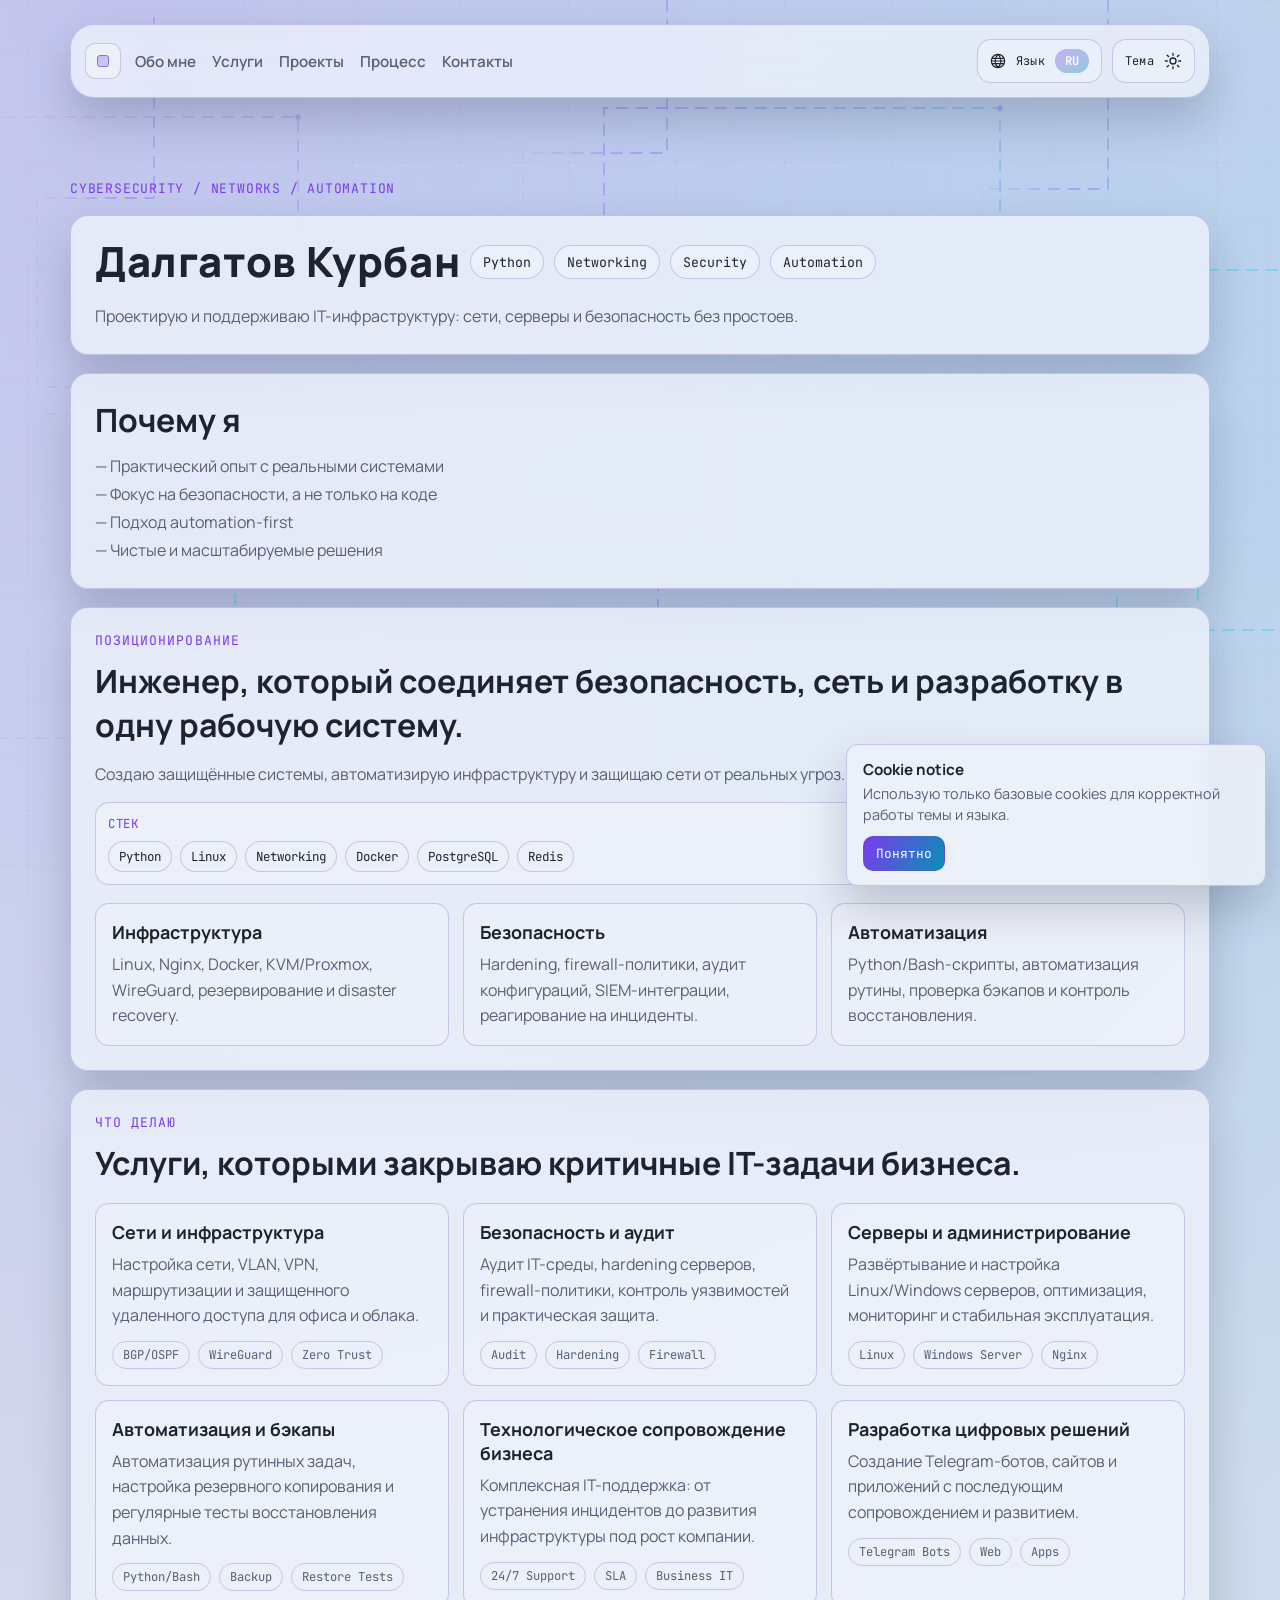
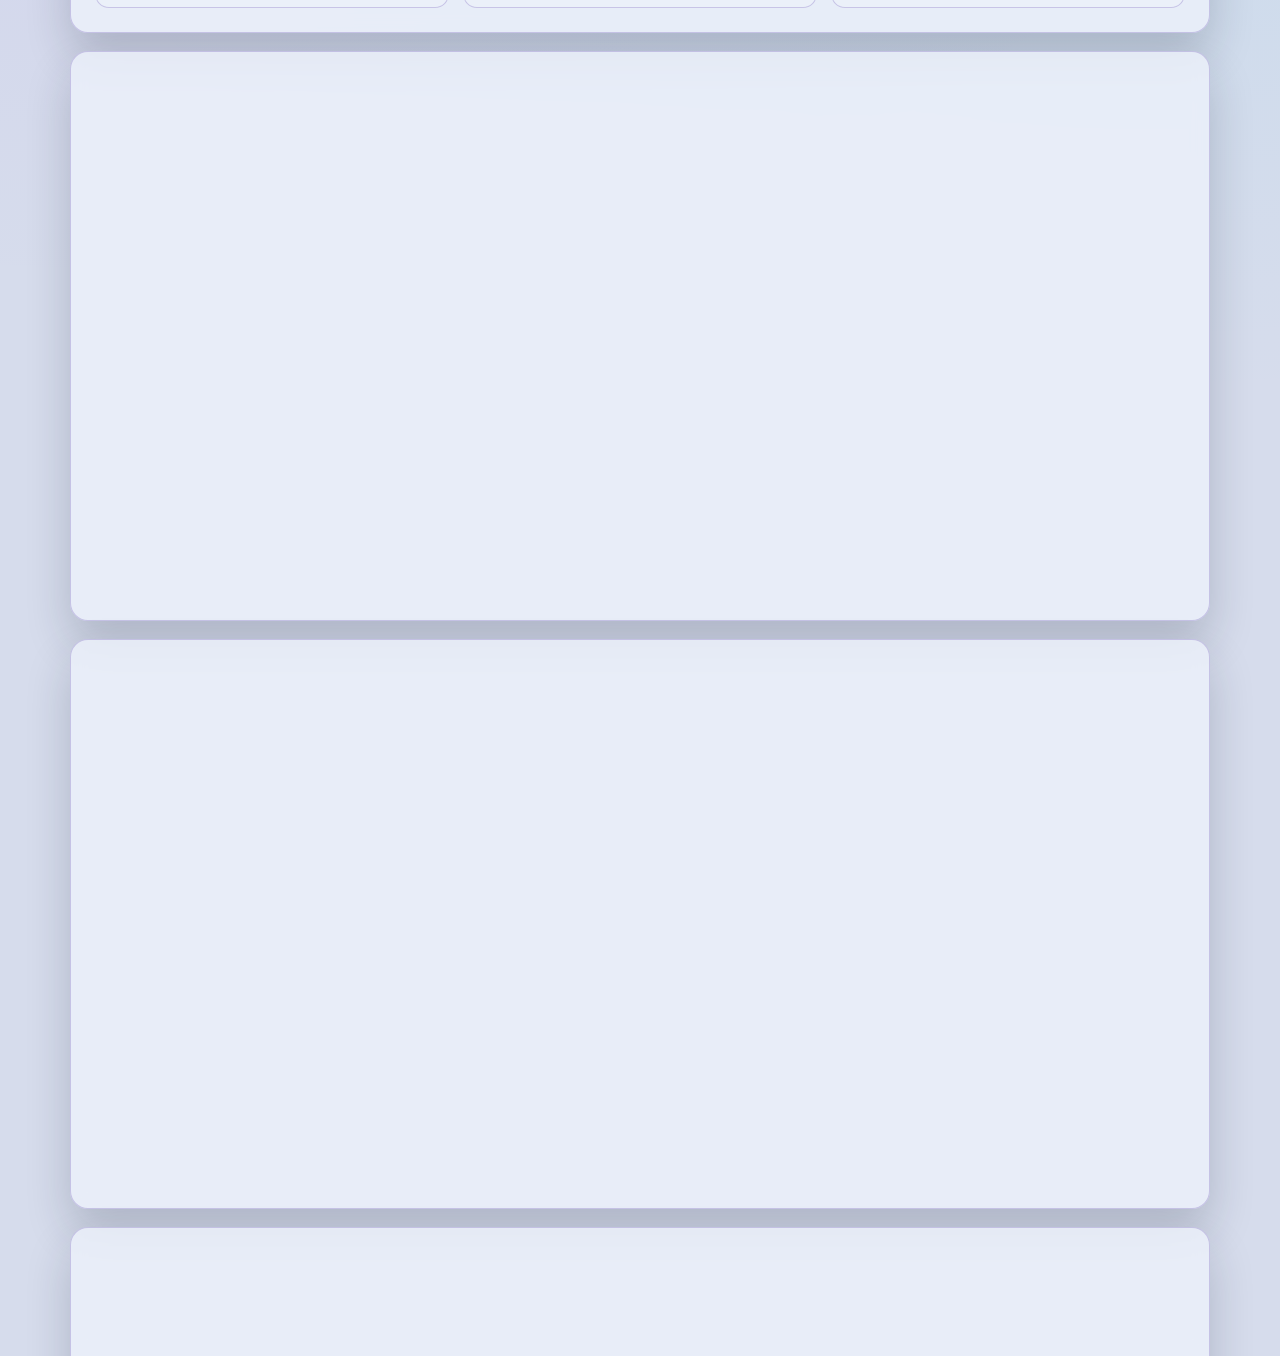
==== commit b427c107: "Set light theme default and darken light palette slightly" ====
--- a/index.html
+++ b/index.html
@@ -10,7 +10,7 @@
 <link href="https://fonts.googleapis.com/css2?family=Manrope:wght@400;500;600;700;800&family=JetBrains+Mono:wght@400;600&display=swap" rel="stylesheet">
 <link rel="stylesheet" href="styles.css">
 </head>
-<body data-theme="dark" class="preloading">
+<body data-theme="light" class="preloading">
 <div class="scroll-progress" aria-hidden="true"></div>
 <div class="preloader" id="preloader" aria-hidden="false">
   <div class="preloader-box">
--- a/styles.css
+++ b/styles.css
@@ -13,15 +13,15 @@
 }
 
 body[data-theme="light"] {
-  --bg: #dfe4ef;
-  --bg-soft: #d3daea;
-  --panel: rgba(244, 247, 252, 0.9);
-  --stroke: rgba(109, 79, 186, 0.24);
-  --text: #1e2430;
-  --muted: #5d6676;
+  --bg: #d6dcec;
+  --bg-soft: #c8d1e6;
+  --panel: rgba(236, 241, 250, 0.92);
+  --stroke: rgba(104, 78, 176, 0.27);
+  --text: #1c2432;
+  --muted: #556176;
   --accent: #7c3aed;
   --accent-2: #0891b2;
-  --shadow: 0 22px 45px rgba(24, 31, 44, 0.18);
+  --shadow: 0 22px 45px rgba(20, 30, 48, 0.2);
 }
 
 * {
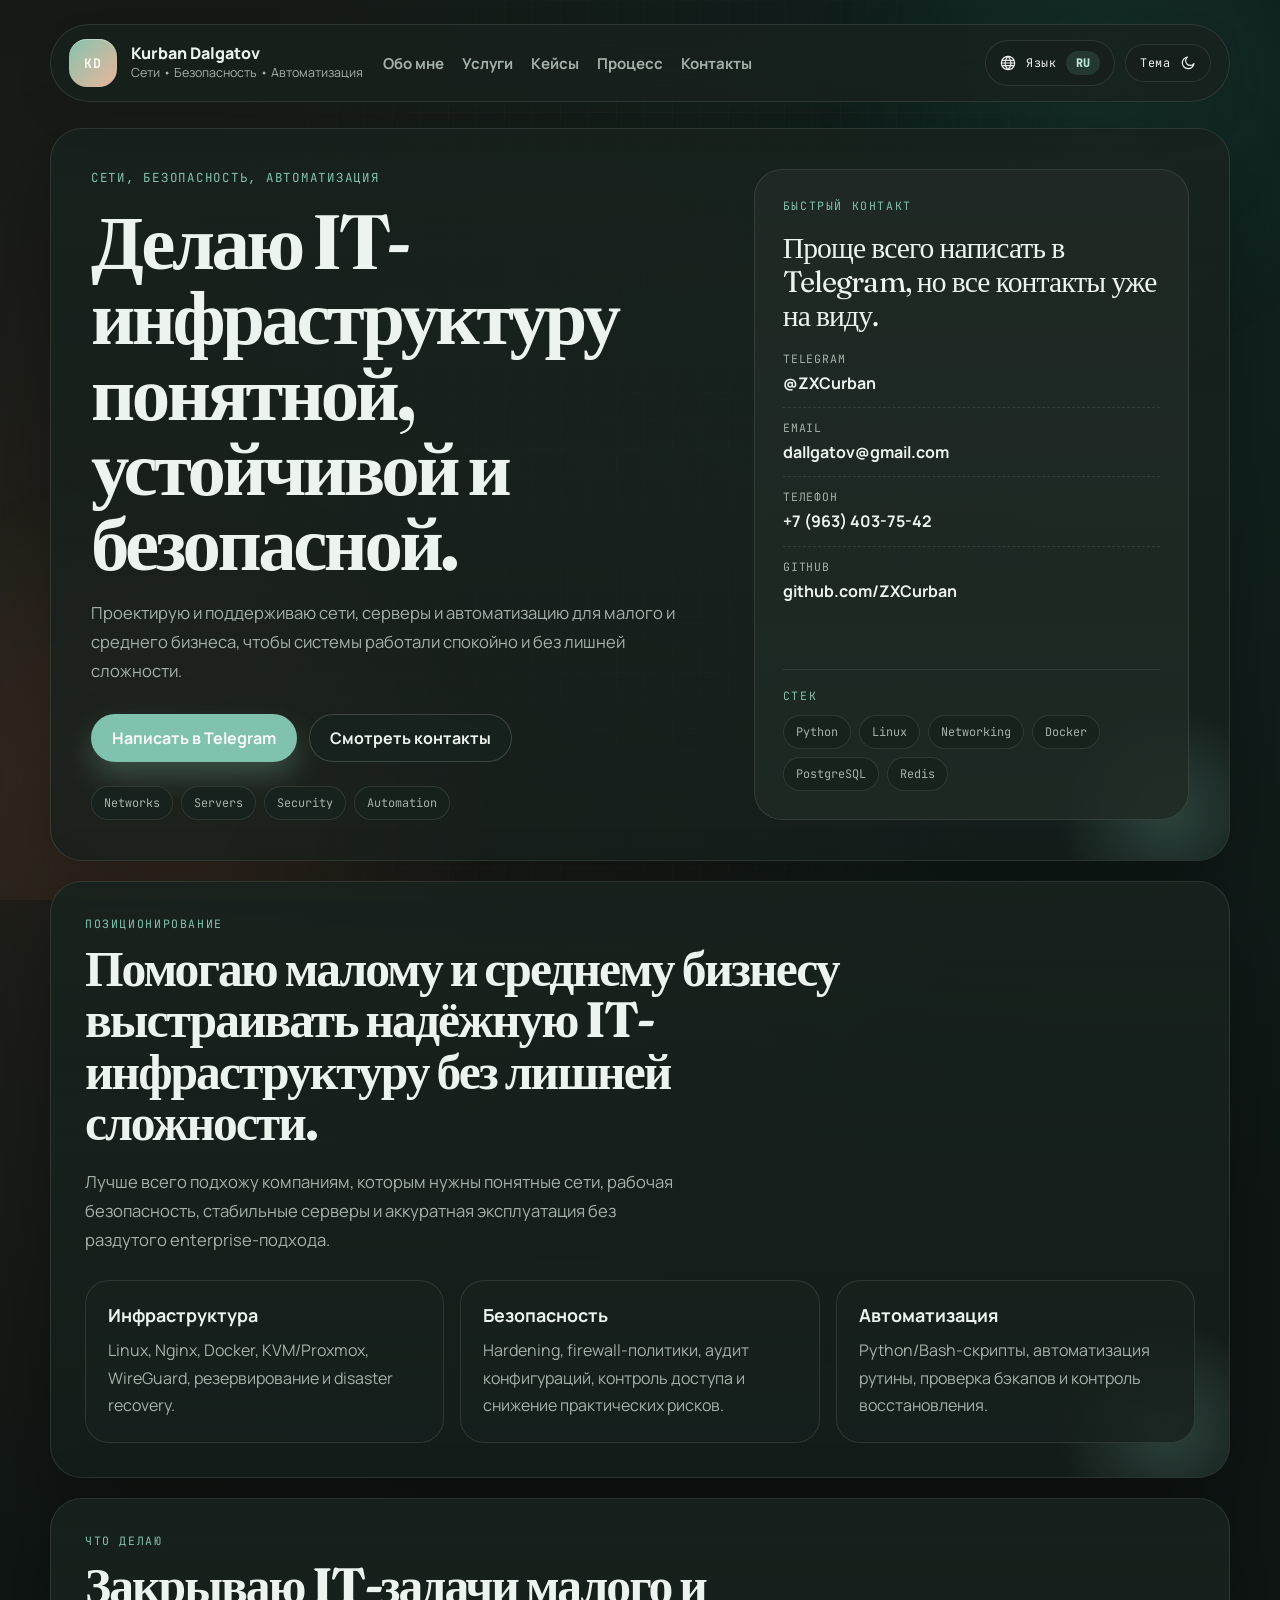
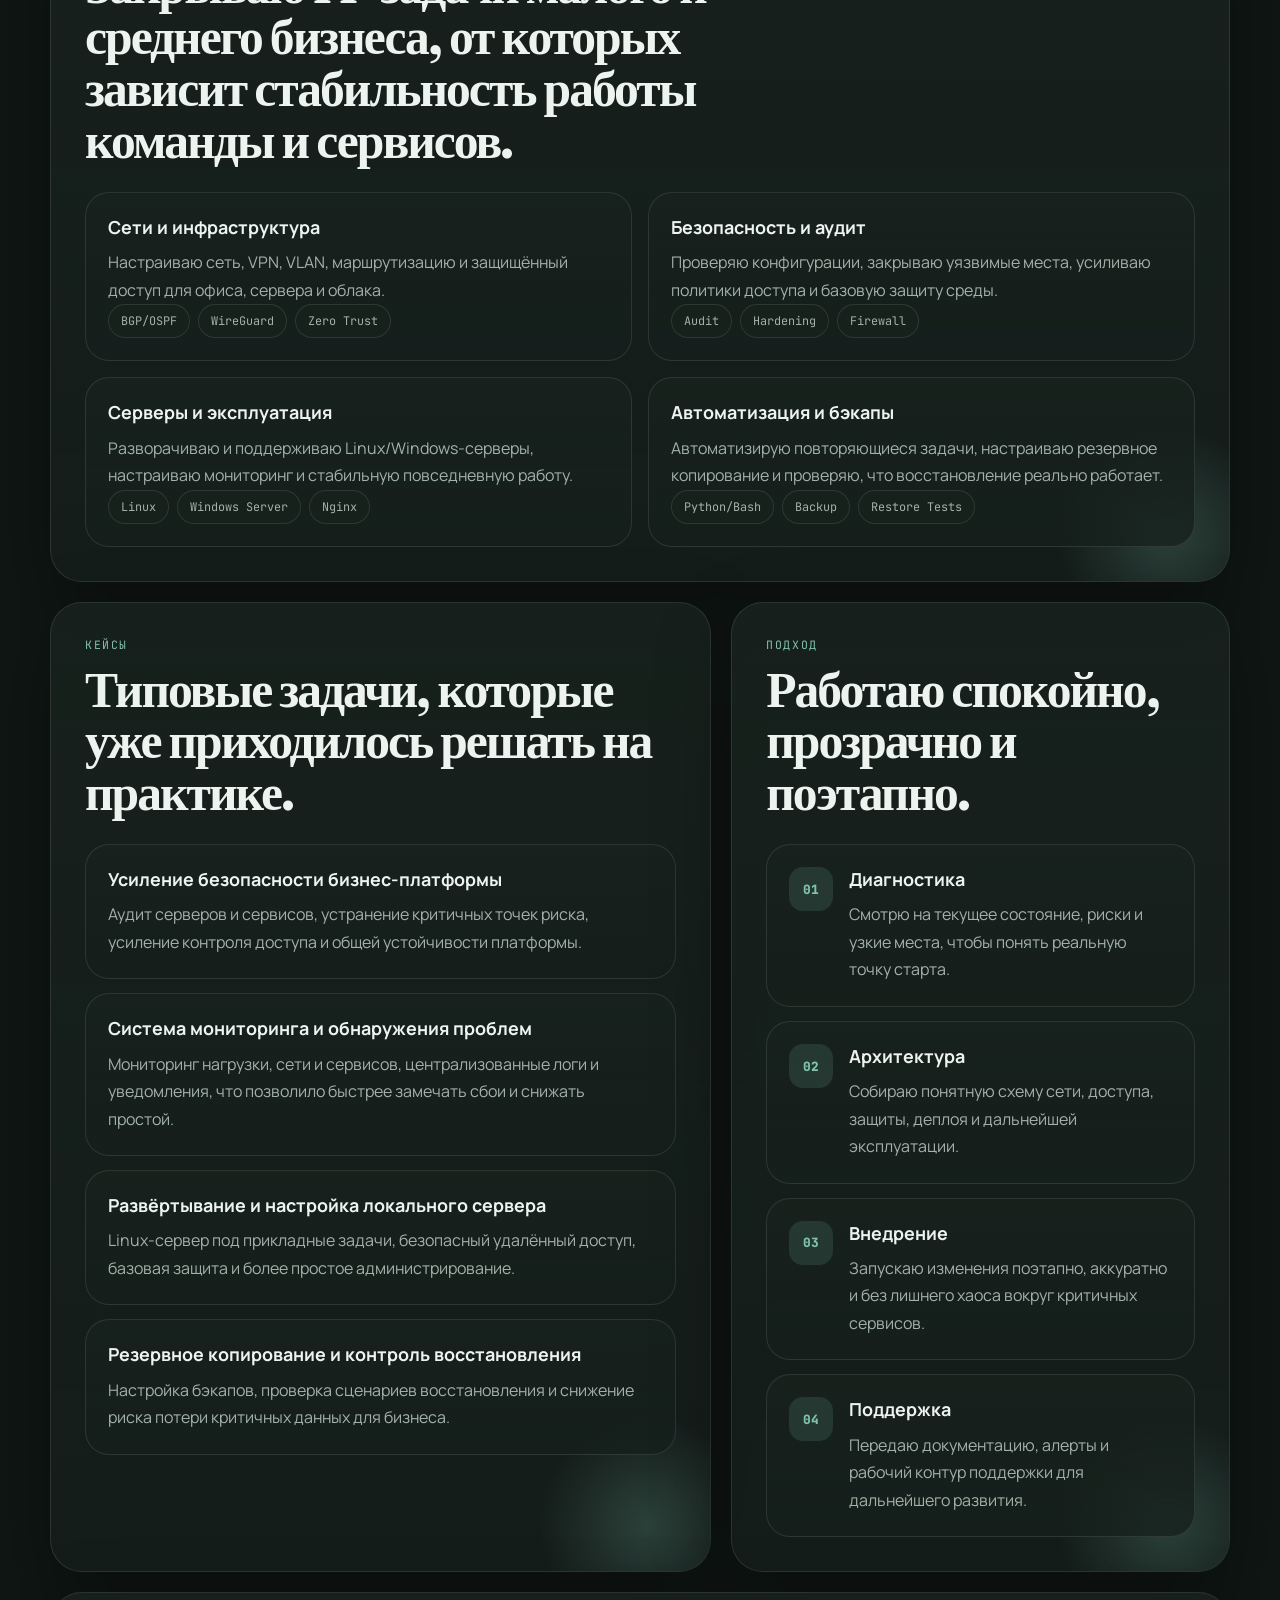
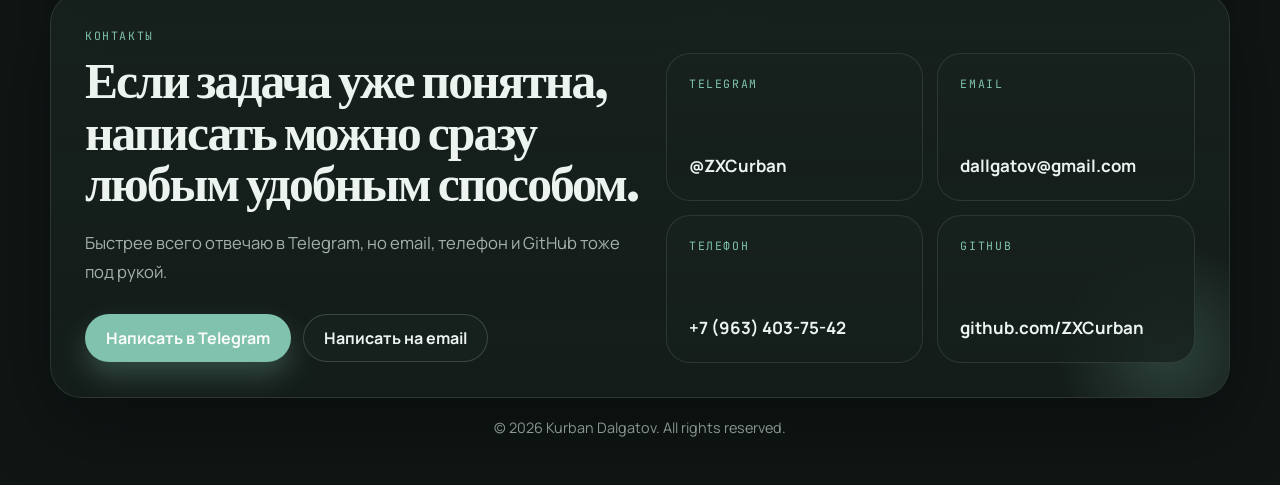
==== commit 4f977ff3: "Redesign homepage and refine business positioning" ====
--- a/index.html
+++ b/index.html
@@ -3,55 +3,28 @@
 <head>
 <meta charset="UTF-8">
 <meta name="viewport" content="width=device-width, initial-scale=1.0">
-<meta name="description" content="Портфолио Далгатова Курбана: сети, безопасность, серверы, автоматизация, бэкапы и разработка.">
-<title>Dalgatov Kurban | Networks, Security & Automation</title>
+<meta name="description" content="Сайт-визитка Курбана Далгатова: сети, серверы, безопасность, автоматизация и поддержка инфраструктуры.">
+<title>Kurban Dalgatov | Infrastructure, Security & Automation</title>
 <link rel="preconnect" href="https://fonts.googleapis.com">
 <link rel="preconnect" href="https://fonts.gstatic.com" crossorigin>
-<link href="https://fonts.googleapis.com/css2?family=Manrope:wght@400;500;600;700;800&family=JetBrains+Mono:wght@400;600&display=swap" rel="stylesheet">
+<link href="https://fonts.googleapis.com/css2?family=Fraunces:opsz,wght@9..144,600;9..144,700&family=JetBrains+Mono:wght@500;700&family=Manrope:wght@400;500;600;700;800&display=swap" rel="stylesheet">
 <link rel="stylesheet" href="styles.css">
 </head>
-<body data-theme="light" class="preloading">
-<div class="scroll-progress" aria-hidden="true"></div>
-<div class="preloader" id="preloader" aria-hidden="false">
-  <div class="preloader-box">
-    <span class="preloader-dot" aria-hidden="true"></span>
-    <p>Loading portfolio...</p>
-  </div>
+<body data-theme="dark">
+<div class="page-bg" aria-hidden="true">
+  <span class="page-orb orb-a"></span>
+  <span class="page-orb orb-b"></span>
+  <span class="page-grid"></span>
 </div>
 
-<svg class="bg-circuit" viewBox="0 0 1600 1000" preserveAspectRatio="xMidYMid slice" aria-hidden="true">
-  <defs>
-    <linearGradient id="lineGradient" x1="0%" y1="0%" x2="100%" y2="0%">
-      <stop offset="0%" stop-color="rgba(139, 92, 246, 0.12)" />
-      <stop offset="45%" stop-color="rgba(139, 92, 246, 0.9)" />
-      <stop offset="100%" stop-color="rgba(34, 211, 238, 0.88)" />
-    </linearGradient>
-    <pattern id="codeGrid" width="60" height="60" patternUnits="userSpaceOnUse">
-      <path d="M 60 0 L 0 0 0 60" fill="none" stroke="rgba(133,123,173,0.2)" stroke-width="1" />
-      <circle cx="0" cy="0" r="1.1" fill="rgba(139,92,246,0.34)" />
-    </pattern>
-  </defs>
-  <rect width="100%" height="100%" fill="url(#codeGrid)" />
-  <path class="circuit-line" d="M 50 130 H 420 V 280 H 760 V 120 H 1200 V 300 H 1510" />
-  <path class="circuit-line slow" d="M 140 460 H 560 V 580 H 890 V 430 H 1330 V 700 H 1510" />
-  <path class="circuit-line" d="M 40 820 H 470 V 680 H 1020 V 860 H 1480" />
-  <path class="circuit-line slow" d="M 260 20 V 220 H 130 V 430 H 350 V 720 H 170 V 980" />
-  <path class="circuit-line" d="M 830 0 V 170 H 670 V 430 H 970 V 650 H 820 V 1000" />
-  <path class="circuit-line slow" d="M 1320 0 V 210 H 1180 V 520 H 1420 V 1000" />
-  <circle class="circuit-node" cx="420" cy="130" r="3" />
-  <circle class="circuit-node alt" cx="760" cy="280" r="3" />
-  <circle class="circuit-node" cx="1200" cy="120" r="3" />
-  <circle class="circuit-node alt" cx="560" cy="460" r="3" />
-  <circle class="circuit-node" cx="890" cy="580" r="3" />
-  <circle class="circuit-node alt" cx="1020" cy="680" r="3" />
-  <circle class="circuit-node" cx="350" cy="720" r="3" />
-  <circle class="circuit-node alt" cx="970" cy="430" r="3" />
-</svg>
-
-<div class="shell">
-  <header class="topbar" style="--delay: 60ms;">
+<div class="site-shell">
+  <header class="topbar">
     <a href="#home" class="brand" aria-label="Kurban Dalgatov home">
-      <span class="brand-mark" aria-hidden="true"></span>
+      <span class="brand-mark" aria-hidden="true">KD</span>
+      <span class="brand-copy">
+        <strong>Kurban Dalgatov</strong>
+        <small data-i18n="brand.role">Сети • Безопасность • Автоматизация</small>
+      </span>
     </a>
 
     <button class="menu-toggle" id="menuToggle" type="button" aria-label="Открыть меню" aria-expanded="false" aria-controls="headerMenu">
@@ -61,198 +34,269 @@
     </button>
 
     <div class="header-menu" id="headerMenu">
-    <nav class="nav">
-      <a href="#about" data-i18n="nav.about">Обо мне</a>
-      <a href="#services" data-i18n="nav.services">Услуги</a>
-      <a href="#projects" data-i18n="nav.projects">Проекты</a>
-      <a href="#process" data-i18n="nav.process">Процесс</a>
-      <a href="#contact" data-i18n="nav.contact">Контакты</a>
-    </nav>
-
-    <div class="controls">
-      <button class="control-btn lang-btn" id="langToggle" type="button" aria-label="Переключить язык">
-        <span class="lang-icon" aria-hidden="true">
-          <svg viewBox="0 0 24 24" focusable="false" aria-hidden="true">
-            <path d="M12 2a10 10 0 1 0 0 20a10 10 0 0 0 0-20Zm0 0c2.8 2.7 4.4 6.2 4.5 10c-.1 3.8-1.7 7.3-4.5 10m0-20C9.2 4.7 7.6 8.2 7.5 12c.1 3.8 1.7 7.3 4.5 10m-9-10h18M4.2 8h15.6M4.2 16h15.6"/>
-          </svg>
-        </span>
-        <span data-i18n="controls.lang">Язык</span>
-        <span class="pill" id="langValue">RU</span>
-      </button>
-      <button class="control-btn" id="themeToggle" type="button" aria-label="Переключить тему">
-        <span data-i18n="controls.theme">Тема</span>
-        <span class="theme-icon" aria-hidden="true">
-          <svg class="sun" viewBox="0 0 24 24" focusable="false" aria-hidden="true">
-            <circle cx="12" cy="12" r="4"></circle>
-            <path d="M12 1.8v2.6M12 19.6v2.6M4.2 4.2l1.9 1.9M17.9 17.9l1.9 1.9M1.8 12h2.6M19.6 12h2.6M4.2 19.8l1.9-1.9M17.9 6.1l1.9-1.9"></path>
-          </svg>
-          <svg class="moon" viewBox="0 0 24 24" focusable="false" aria-hidden="true">
-            <path d="M21 12.8A8.8 8.8 0 1 1 11.2 3a7 7 0 1 0 9.8 9.8Z"></path>
-          </svg>
-        </span>
-      </button>
-    </div>
+      <nav class="nav">
+        <a href="#about" data-i18n="nav.about">Обо мне</a>
+        <a href="#services" data-i18n="nav.services">Услуги</a>
+        <a href="#projects" data-i18n="nav.projects">Кейсы</a>
+        <a href="#process" data-i18n="nav.process">Процесс</a>
+        <a href="#contact" data-i18n="nav.contact">Контакты</a>
+      </nav>
+
+      <div class="controls">
+        <button class="control-btn lang-btn" id="langToggle" type="button" aria-label="Переключить язык">
+          <span class="lang-icon" aria-hidden="true">
+            <svg viewBox="0 0 24 24" focusable="false" aria-hidden="true">
+              <path d="M12 2a10 10 0 1 0 0 20a10 10 0 0 0 0-20Zm0 0c2.8 2.7 4.4 6.2 4.5 10c-.1 3.8-1.7 7.3-4.5 10m0-20C9.2 4.7 7.6 8.2 7.5 12c.1 3.8 1.7 7.3 4.5 10m-9-10h18M4.2 8h15.6M4.2 16h15.6"/>
+            </svg>
+          </span>
+          <span data-i18n="controls.lang">Язык</span>
+          <span class="pill" id="langValue">RU</span>
+        </button>
+
+        <button class="control-btn" id="themeToggle" type="button" aria-label="Переключить тему">
+          <span data-i18n="controls.theme">Тема</span>
+          <span class="theme-icon" aria-hidden="true">
+            <svg class="sun" viewBox="0 0 24 24" focusable="false" aria-hidden="true">
+              <circle cx="12" cy="12" r="4"></circle>
+              <path d="M12 1.8v2.6M12 19.6v2.6M4.2 4.2l1.9 1.9M17.9 17.9l1.9 1.9M1.8 12h2.6M19.6 12h2.6M4.2 19.8l1.9-1.9M17.9 6.1l1.9-1.9"></path>
+            </svg>
+            <svg class="moon" viewBox="0 0 24 24" focusable="false" aria-hidden="true">
+              <path d="M21 12.8A8.8 8.8 0 1 1 11.2 3a7 7 0 1 0 9.8 9.8Z"></path>
+            </svg>
+          </span>
+        </button>
+      </div>
     </div>
   </header>
 
-  <section class="hero reveal" id="home" style="--delay: 130ms;">
-    <p class="eyebrow" data-i18n="hero.eyebrow">CYBERSECURITY / NETWORKS / AUTOMATION</p>
-    <div class="intro-profile reveal" style="--delay: 155ms;">
-      <div class="intro-head">
-        <div class="intro-name" data-i18n="intro.name">Далгатов Курбан</div>
-        <div class="intro-badges">
-          <span data-i18n="intro.badge1">Python</span>
-          <span data-i18n="intro.badge2">Networking</span>
-          <span data-i18n="intro.badge3">Security</span>
-          <span data-i18n="intro.badge4">Automation</span>
-        </div>
-      </div>
-      <p class="intro-text" data-i18n="intro.text">Проектирую и поддерживаю IT-инфраструктуру: сети, серверы и безопасность без простоев.</p>
+  <main class="content">
+    <section class="hero reveal" id="home">
+      <div class="hero-copy">
+        <p class="eyebrow" data-i18n="hero.eyebrow">Сети, безопасность, автоматизация</p>
+        <h1 data-i18n="hero.title">Делаю IT-инфраструктуру понятной, устойчивой и безопасной.</h1>
+        <p class="lead hero-lead" data-i18n="hero.text">Проектирую и поддерживаю сети, серверы и автоматизацию для малого и среднего бизнеса, чтобы системы работали спокойно и без лишней сложности.</p>
+
+        <div class="hero-actions">
+          <a class="button button-primary" href="https://t.me/ZXCurban" target="_blank" rel="noopener noreferrer" data-i18n="hero.primaryCta">Написать в Telegram</a>
+          <a class="button button-secondary" href="#contact" data-i18n="hero.secondaryCta">Смотреть контакты</a>
+        </div>
+
+        <div class="hero-pills">
+          <span data-i18n="hero.pill1">Networks</span>
+          <span data-i18n="hero.pill2">Servers</span>
+          <span data-i18n="hero.pill3">Security</span>
+          <span data-i18n="hero.pill4">Automation</span>
+        </div>
+      </div>
+
+      <aside class="hero-card">
+        <p class="card-label" data-i18n="hero.cardLabel">Быстрый контакт</p>
+        <p class="card-title" data-i18n="hero.cardTitle">Проще всего написать в Telegram, но все контакты уже на виду.</p>
+
+        <ul class="contact-list">
+          <li>
+            <span data-i18n="contact.telegramLabel">Telegram</span>
+            <a href="https://t.me/ZXCurban" target="_blank" rel="noopener noreferrer">@ZXCurban</a>
+          </li>
+          <li>
+            <span data-i18n="contact.emailLabel">Email</span>
+            <a href="mailto:dallgatov@gmail.com">dallgatov@gmail.com</a>
+          </li>
+          <li>
+            <span data-i18n="contact.phoneLabel">Телефон</span>
+            <a href="tel:+79634037542">+7 (963) 403-75-42</a>
+          </li>
+          <li>
+            <span data-i18n="contact.githubLabel">GitHub</span>
+            <a href="https://github.com/ZXCurban" target="_blank" rel="noopener noreferrer">github.com/ZXCurban</a>
+          </li>
+        </ul>
+
+        <div class="mini-panel">
+          <p class="mini-panel-label" data-i18n="hero.stackLabel">Стек</p>
+          <div class="chip-row">
+            <span>Python</span>
+            <span>Linux</span>
+            <span>Networking</span>
+            <span>Docker</span>
+            <span>PostgreSQL</span>
+            <span>Redis</span>
+          </div>
+        </div>
+      </aside>
+    </section>
+
+    <section class="panel reveal" id="about">
+      <div class="section-heading">
+        <p class="section-title" data-i18n="about.label">Позиционирование</p>
+        <h2 data-i18n="about.title">Помогаю малому и среднему бизнесу выстраивать надёжную IT-инфраструктуру без лишней сложности.</h2>
+        <p class="lead" data-i18n="about.text">Лучше всего подхожу компаниям, которым нужны понятные сети, рабочая безопасность, стабильные серверы и аккуратная эксплуатация без раздутого enterprise-подхода.</p>
+      </div>
+
+      <div class="expertise-grid">
+        <article class="expertise-card">
+          <h3 data-i18n="expertise.1.title">Инфраструктура</h3>
+          <p data-i18n="expertise.1.text">Linux, Nginx, Docker, KVM/Proxmox, WireGuard, резервирование и disaster recovery.</p>
+        </article>
+
+        <article class="expertise-card">
+          <h3 data-i18n="expertise.2.title">Безопасность</h3>
+          <p data-i18n="expertise.2.text">Hardening, firewall-политики, аудит конфигураций, контроль доступа и снижение практических рисков.</p>
+        </article>
+
+        <article class="expertise-card">
+          <h3 data-i18n="expertise.3.title">Автоматизация</h3>
+          <p data-i18n="expertise.3.text">Python/Bash-скрипты, автоматизация рутины, проверка бэкапов и контроль восстановления.</p>
+        </article>
+      </div>
+    </section>
+
+    <section class="panel reveal" id="services">
+      <div class="section-heading">
+        <p class="section-title" data-i18n="services.label">Что делаю</p>
+        <h2 data-i18n="services.title">Закрываю IT-задачи малого и среднего бизнеса, от которых зависит стабильность работы команды и сервисов.</h2>
+      </div>
+
+      <div class="services-grid">
+        <article class="service-card">
+          <h3 data-i18n="services.1.title">Сети и инфраструктура</h3>
+          <p data-i18n="services.1.text">Настраиваю сеть, VPN, VLAN, маршрутизацию и защищённый доступ для офиса, сервера и облака.</p>
+          <div class="tags"><span>BGP/OSPF</span><span>WireGuard</span><span>Zero Trust</span></div>
+        </article>
+
+        <article class="service-card">
+          <h3 data-i18n="services.2.title">Безопасность и аудит</h3>
+          <p data-i18n="services.2.text">Проверяю конфигурации, закрываю уязвимые места, усиливаю политики доступа и базовую защиту среды.</p>
+          <div class="tags"><span>Audit</span><span>Hardening</span><span>Firewall</span></div>
+        </article>
+
+        <article class="service-card">
+          <h3 data-i18n="services.3.title">Серверы и эксплуатация</h3>
+          <p data-i18n="services.3.text">Разворачиваю и поддерживаю Linux/Windows-серверы, настраиваю мониторинг и стабильную повседневную работу.</p>
+          <div class="tags"><span>Linux</span><span>Windows Server</span><span>Nginx</span></div>
+        </article>
+
+        <article class="service-card">
+          <h3 data-i18n="services.4.title">Автоматизация и бэкапы</h3>
+          <p data-i18n="services.4.text">Автоматизирую повторяющиеся задачи, настраиваю резервное копирование и проверяю, что восстановление реально работает.</p>
+          <div class="tags"><span>Python/Bash</span><span>Backup</span><span>Restore Tests</span></div>
+        </article>
+      </div>
+    </section>
+
+    <div class="dual-section">
+      <section class="panel reveal" id="projects">
+        <div class="section-heading">
+          <p class="section-title" data-i18n="projects.label">Кейсы</p>
+          <h2 data-i18n="projects.title">Типовые задачи, которые уже приходилось решать на практике.</h2>
+        </div>
+
+        <div class="projects-grid">
+          <article class="project-card">
+            <h3 data-i18n="projects.1.title">Усиление безопасности бизнес-платформы</h3>
+            <p data-i18n="projects.1.text">Аудит серверов и сервисов, устранение критичных точек риска, усиление контроля доступа и общей устойчивости платформы.</p>
+          </article>
+
+          <article class="project-card">
+            <h3 data-i18n="projects.2.title">Система мониторинга и обнаружения проблем</h3>
+            <p data-i18n="projects.2.text">Мониторинг нагрузки, сети и сервисов, централизованные логи и уведомления, что позволило быстрее замечать сбои и снижать простой.</p>
+          </article>
+
+          <article class="project-card">
+            <h3 data-i18n="projects.3.title">Развёртывание и настройка локального сервера</h3>
+            <p data-i18n="projects.3.text">Linux-сервер под прикладные задачи, безопасный удалённый доступ, базовая защита и более простое администрирование.</p>
+          </article>
+
+          <article class="project-card">
+            <h3 data-i18n="projects.4.title">Резервное копирование и контроль восстановления</h3>
+            <p data-i18n="projects.4.text">Настройка бэкапов, проверка сценариев восстановления и снижение риска потери критичных данных для бизнеса.</p>
+          </article>
+        </div>
+      </section>
+
+      <section class="panel reveal" id="process">
+        <div class="section-heading">
+          <p class="section-title" data-i18n="process.label">Подход</p>
+          <h2 data-i18n="process.title">Работаю спокойно, прозрачно и поэтапно.</h2>
+        </div>
+
+        <div class="timeline">
+          <article class="timeline-step">
+            <span class="step-number" aria-hidden="true">01</span>
+            <div class="step-content">
+              <h3 data-i18n="process.1.title">Диагностика</h3>
+              <p data-i18n="process.1.text">Смотрю на текущее состояние, риски и узкие места, чтобы понять реальную точку старта.</p>
+            </div>
+          </article>
+
+          <article class="timeline-step">
+            <span class="step-number" aria-hidden="true">02</span>
+            <div class="step-content">
+              <h3 data-i18n="process.2.title">Архитектура</h3>
+              <p data-i18n="process.2.text">Собираю понятную схему сети, доступа, защиты, деплоя и дальнейшей эксплуатации.</p>
+            </div>
+          </article>
+
+          <article class="timeline-step">
+            <span class="step-number" aria-hidden="true">03</span>
+            <div class="step-content">
+              <h3 data-i18n="process.3.title">Внедрение</h3>
+              <p data-i18n="process.3.text">Запускаю изменения поэтапно, аккуратно и без лишнего хаоса вокруг критичных сервисов.</p>
+            </div>
+          </article>
+
+          <article class="timeline-step">
+            <span class="step-number" aria-hidden="true">04</span>
+            <div class="step-content">
+              <h3 data-i18n="process.4.title">Поддержка</h3>
+              <p data-i18n="process.4.text">Передаю документацию, алерты и рабочий контур поддержки для дальнейшего развития.</p>
+            </div>
+          </article>
+        </div>
+      </section>
     </div>
-    <div class="why-card reveal" style="--delay: 185ms;">
-      <h3 data-i18n="why.title">Почему я</h3>
-      <p data-i18n="why.text">— Practical experience with real systems<br>— Focus on security, not just code<br>— Automation-first approach<br>— Clean and scalable solutions</p>
-    </div>
-  </section>
-
-  <section class="section reveal" id="about" style="--delay: 80ms;">
-    <p class="section-title" data-i18n="about.label">Позиционирование</p>
-    <h2 data-i18n="about.title">Инженер, который соединяет безопасность, сеть и разработку в одну рабочую систему.</h2>
-    <p class="lead" data-i18n="about.text">I build secure systems, automate infrastructure, and protect networks from real-world threats.</p>
-    <div class="about-stack reveal" style="--delay: 105ms;">
-      <p class="about-stack-label" data-i18n="about.stackLabel">Stack</p>
-      <div class="about-stack-chips">
-        <span>Python</span>
-        <span>Linux</span>
-        <span>Networking</span>
-        <span>Docker</span>
-        <span>PostgreSQL</span>
-        <span>Redis</span>
-      </div>
-    </div>
-
-    <div class="stack-grid">
-      <article class="stack-item reveal" style="--delay: 110ms;">
-        <h3 data-i18n="stack.1.title">Инфраструктура</h3>
-        <p data-i18n="stack.1.text">Linux, Nginx, Docker, KVM/Proxmox, WireGuard, резервирование и disaster recovery.</p>
-      </article>
-      <article class="stack-item reveal" style="--delay: 140ms;">
-        <h3 data-i18n="stack.2.title">Безопасность</h3>
-        <p data-i18n="stack.2.text">Hardening, firewall-политики, аудит конфигураций, SIEM-интеграции, реагирование на инциденты.</p>
-      </article>
-      <article class="stack-item reveal" style="--delay: 170ms;">
-        <h3 data-i18n="stack.3.title">Автоматизация</h3>
-        <p data-i18n="stack.3.text">Python/Bash-скрипты, автоматизация рутины, проверка бэкапов и контроль восстановления.</p>
-      </article>
-    </div>
-  </section>
-
-  <section class="section reveal" id="services" style="--delay: 90ms;">
-    <p class="section-title" data-i18n="services.label">Что делаю</p>
-    <h2 data-i18n="services.title">Услуги, которыми закрываю критичные IT-задачи бизнеса.</h2>
-    <div class="services-grid">
-      <article class="service reveal" style="--delay: 120ms;">
-        <h3 data-i18n="services.1.title">Сети и инфраструктура</h3>
-        <p data-i18n="services.1.text">Настройка сети, VLAN, VPN, маршрутизации и защищенного удаленного доступа для офиса и облака.</p>
-        <div class="tags"><span>BGP/OSPF</span><span>WireGuard</span><span>Zero Trust</span></div>
-      </article>
-      <article class="service reveal" style="--delay: 150ms;">
-        <h3 data-i18n="services.2.title">Безопасность и аудит</h3>
-        <p data-i18n="services.2.text">Аудит IT-среды, hardening серверов, firewall-политики, контроль уязвимостей и практическая защита.</p>
-        <div class="tags"><span>Audit</span><span>Hardening</span><span>Firewall</span></div>
-      </article>
-      <article class="service reveal" style="--delay: 180ms;">
-        <h3 data-i18n="services.3.title">Серверы и администрирование</h3>
-        <p data-i18n="services.3.text">Развёртывание и настройка Linux/Windows серверов, оптимизация, мониторинг и стабильная эксплуатация.</p>
-        <div class="tags"><span>Linux</span><span>Windows Server</span><span>Nginx</span></div>
-      </article>
-      <article class="service reveal" style="--delay: 210ms;">
-        <h3 data-i18n="services.4.title">Автоматизация и бэкапы</h3>
-        <p data-i18n="services.4.text">Автоматизация рутинных задач, настройка резервного копирования и регулярные тесты восстановления данных.</p>
-        <div class="tags"><span>Python/Bash</span><span>Backup</span><span>Restore Tests</span></div>
-      </article>
-      <article class="service reveal" style="--delay: 240ms;">
-        <h3 data-i18n="services.5.title">Технологическое сопровождение бизнеса</h3>
-        <p data-i18n="services.5.text">Комплексная IT-поддержка: от устранения инцидентов до развития инфраструктуры под рост компании.</p>
-        <div class="tags"><span>24/7 Support</span><span>SLA</span><span>Business IT</span></div>
-      </article>
-      <article class="service reveal" style="--delay: 270ms;">
-        <h3 data-i18n="services.6.title">Разработка цифровых решений</h3>
-        <p data-i18n="services.6.text">Создание Telegram-ботов, сайтов и приложений с последующим сопровождением и развитием.</p>
-        <div class="tags"><span>Telegram Bots</span><span>Web</span><span>Apps</span></div>
-      </article>
-    </div>
-  </section>
-
-  <section class="section reveal" id="projects" style="--delay: 100ms;">
-    <p class="section-title" data-i18n="projects.label">Кейсы</p>
-    <h2 data-i18n="projects.title">Примеры задач, где инженерная строгость дала измеримый результат.</h2>
-    <div class="projects-grid">
-      <article class="project reveal" style="--delay: 130ms;">
-        <h3 data-i18n="projects.1.title">Усиление безопасности бизнес-платформы</h3>
-        <p data-i18n="projects.1.text">Провёл аудит серверов и сервисов, выявил уязвимые места и устранил критичные точки риска. Усилил контроль доступа и общую защищённость системы. В результате снизилась вероятность несанкционированного доступа и повысилась стабильность работы.</p>
-      </article>
-      <article class="project reveal" style="--delay: 160ms;">
-        <h3 data-i18n="projects.2.title">Система мониторинга и обнаружения проблем</h3>
-        <p data-i18n="projects.2.text">Настроил отслеживание состояния серверов: нагрузка, сеть и работа ключевых сервисов. Организовал централизованный сбор логов и уведомления о сбоях. Это позволило быстрее выявлять проблемы и сократить время простоя.</p>
-      </article>
-      <article class="project reveal" style="--delay: 190ms;">
-        <h3 data-i18n="projects.3.title">Развёртывание и настройка локального сервера</h3>
-        <p data-i18n="projects.3.text">Развернул и настроил Linux-сервер под прикладные задачи. Организовал удалённый доступ, обеспечил стабильную работу и базовую безопасность системы. Упростил администрирование и дальнейшую поддержку.</p>
-      </article>
-    </div>
-  </section>
-
-  <section class="section reveal" id="process" style="--delay: 110ms;">
-    <p class="section-title" data-i18n="process.label">Подход</p>
-    <h2 data-i18n="process.title">Прозрачный процесс работы без хаоса и сюрпризов.</h2>
-    <div class="process-grid">
-      <article class="process-step reveal" style="--delay: 140ms;">
-        <h3 data-i18n="process.1.title">1. Диагностика</h3>
-        <p data-i18n="process.1.text">Аудит текущей системы, рисков и bottleneck-ов. Формирую карту проблем и приоритеты.</p>
-      </article>
-      <article class="process-step reveal" style="--delay: 170ms;">
-        <h3 data-i18n="process.2.title">2. Архитектура</h3>
-        <p data-i18n="process.2.text">Проектирую целевую схему: сеть, безопасность, деплой, мониторинг и rollback-стратегии.</p>
-      </article>
-      <article class="process-step reveal" style="--delay: 200ms;">
-        <h3 data-i18n="process.3.title">3. Внедрение</h3>
-        <p data-i18n="process.3.text">Пошаговый запуск без простоя критичных сервисов, автоматические проверки на каждом этапе.</p>
-      </article>
-      <article class="process-step reveal" style="--delay: 230ms;">
-        <h3 data-i18n="process.4.title">4. Поддержка</h3>
-        <p data-i18n="process.4.text">Передаю документацию, настраиваю алерты и помогаю команде масштабировать решение дальше.</p>
-      </article>
-    </div>
-  </section>
-
-  <section class="section reveal" id="contact" style="--delay: 120ms;">
-    <p class="section-title" data-i18n="contact.label">Контакты</p>
-    <h2 data-i18n="contact.title">Подключаюсь к задачам, где нужна надёжная работа систем без сбоев и хаоса.</h2>
-    <div class="contact-grid">
-      <article class="contact-card">
-        <p class="lead" data-i18n="contact.text">Свяжитесь со мной в Telegram — обсудим задачу и соберём рабочее решение под ваш контур.</p>
-      </article>
-      <article class="contact-card contact-list">
-        <a href="https://t.me/ZXCurban" target="_blank" rel="noopener noreferrer">Telegram: @ZXCurban</a>
-        <a href="https://github.com/ZXCurban" target="_blank" rel="noopener noreferrer">GitHub: github.com/ZXCurban</a>
-        <span>Phone: +7 (963) 403-75-42</span>
-        <span>Email: dallgatov@gmail.com</span>
-      </article>
-    </div>
-  </section>
-
-  <footer class="footer reveal" style="--delay: 140ms;">
+
+    <section class="panel panel-contact reveal" id="contact">
+      <div class="contact-copy">
+        <p class="section-title" data-i18n="contact.label">Контакты</p>
+        <h2 data-i18n="contact.title">Если задача уже понятна, написать можно сразу любым удобным способом.</h2>
+        <p class="lead" data-i18n="contact.text">Быстрее всего отвечаю в Telegram, но email, телефон и GitHub тоже под рукой.</p>
+
+        <div class="hero-actions">
+          <a class="button button-primary" href="https://t.me/ZXCurban" target="_blank" rel="noopener noreferrer" data-i18n="contact.primaryCta">Написать в Telegram</a>
+          <a class="button button-secondary" href="mailto:dallgatov@gmail.com" data-i18n="contact.secondaryCta">Написать на email</a>
+        </div>
+      </div>
+
+      <div class="contact-card-grid">
+        <a class="contact-method" href="https://t.me/ZXCurban" target="_blank" rel="noopener noreferrer">
+          <span class="contact-method-label" data-i18n="contact.telegramLabel">Telegram</span>
+          <strong>@ZXCurban</strong>
+        </a>
+
+        <a class="contact-method" href="mailto:dallgatov@gmail.com">
+          <span class="contact-method-label" data-i18n="contact.emailLabel">Email</span>
+          <strong>dallgatov@gmail.com</strong>
+        </a>
+
+        <a class="contact-method" href="tel:+79634037542">
+          <span class="contact-method-label" data-i18n="contact.phoneLabel">Телефон</span>
+          <strong>+7 (963) 403-75-42</strong>
+        </a>
+
+        <a class="contact-method" href="https://github.com/ZXCurban" target="_blank" rel="noopener noreferrer">
+          <span class="contact-method-label" data-i18n="contact.githubLabel">GitHub</span>
+          <strong>github.com/ZXCurban</strong>
+        </a>
+      </div>
+    </section>
+  </main>
+
+  <footer class="footer reveal">
     <p data-i18n="footer">© {year} Kurban Dalgatov. All rights reserved.</p>
   </footer>
 </div>
 
-<aside class="cookie-consent" id="cookieConsent" role="dialog" aria-live="polite" aria-label="Cookie notice" aria-hidden="true">
-  <p class="cookie-title" data-i18n="cookie.title">Cookie notice</p>
-  <p class="cookie-text" data-i18n="cookie.text">Использую только базовые cookies для корректной работы темы и языка.</p>
-  <button class="cookie-btn" id="cookieAccept" type="button" data-i18n="cookie.accept">Понятно</button>
-</aside>
-
 <script src="scripts.js"></script>
 </body>
 </html>
--- a/styles.css
+++ b/styles.css
@@ -1,27 +1,40 @@
 :root {
-  --bg: #0a0a12;
-  --bg-soft: #131325;
-  --panel: rgba(19, 19, 37, 0.82);
-  --stroke: rgba(139, 92, 246, 0.24);
-  --text: #e5e7eb;
-  --muted: #a4a8b3;
-  --accent: #8b5cf6;
-  --accent-2: #22d3ee;
-  --shadow: 0 24px 60px rgba(5, 6, 16, 0.6);
-  --radius: 18px;
+  color-scheme: light;
+  --bg: #f4efe7;
+  --surface: rgba(255, 251, 246, 0.76);
+  --surface-strong: rgba(255, 253, 248, 0.92);
+  --surface-muted: rgba(239, 231, 220, 0.78);
+  --stroke: rgba(22, 33, 29, 0.1);
+  --stroke-strong: rgba(22, 33, 29, 0.18);
+  --text: #16211d;
+  --muted: #58625d;
+  --accent: #1e6a59;
+  --accent-strong: #124637;
+  --accent-soft: rgba(30, 106, 89, 0.12);
+  --accent-2: #c67753;
+  --shadow: 0 28px 80px rgba(62, 46, 29, 0.12);
+  --radius-xl: 32px;
+  --radius-lg: 24px;
+  --radius-md: 18px;
+  --radius-sm: 14px;
   --ease: cubic-bezier(.22,.61,.36,1);
 }
 
-body[data-theme="light"] {
-  --bg: #d6dcec;
-  --bg-soft: #c8d1e6;
-  --panel: rgba(236, 241, 250, 0.92);
-  --stroke: rgba(104, 78, 176, 0.27);
-  --text: #1c2432;
-  --muted: #556176;
-  --accent: #7c3aed;
-  --accent-2: #0891b2;
-  --shadow: 0 22px 45px rgba(20, 30, 48, 0.2);
+body[data-theme="dark"] {
+  color-scheme: dark;
+  --bg: #0f1614;
+  --surface: rgba(22, 31, 28, 0.76);
+  --surface-strong: rgba(24, 34, 30, 0.9);
+  --surface-muted: rgba(31, 42, 37, 0.82);
+  --stroke: rgba(208, 223, 215, 0.12);
+  --stroke-strong: rgba(208, 223, 215, 0.2);
+  --text: #edf3ef;
+  --muted: #a4b1aa;
+  --accent: #80c2ae;
+  --accent-strong: #bce5d7;
+  --accent-soft: rgba(128, 194, 174, 0.14);
+  --accent-2: #e0a181;
+  --shadow: 0 28px 80px rgba(0, 0, 0, 0.32);
 }
 
 * {
@@ -35,175 +48,314 @@
 }
 
 body {
-  font-family: "Manrope", sans-serif;
-  background: radial-gradient(circle at 10% 0%, rgba(139, 92, 246, 0.18), transparent 45%),
-              radial-gradient(circle at 90% 10%, rgba(34, 211, 238, 0.15), transparent 42%),
-              var(--bg);
-  color: var(--text);
   min-height: 100vh;
   overflow-x: hidden;
-  transition: background-color 0.45s var(--ease), color 0.45s var(--ease);
+  font-family: "Manrope", sans-serif;
+  color: var(--text);
   text-rendering: optimizeLegibility;
   -webkit-font-smoothing: antialiased;
-}
-
-body.preloading {
-  overflow: hidden;
-}
-
-.scroll-progress {
-  position: fixed;
-  top: 0;
-  left: 0;
-  z-index: 50;
-  width: var(--scroll, 0%);
-  height: 3px;
-  background: linear-gradient(90deg, var(--accent), var(--accent-2));
-  box-shadow: 0 0 16px rgba(139, 92, 246, 0.5);
-}
-
-.preloader {
+  background:
+    radial-gradient(circle at 88% 8%, rgba(30, 106, 89, 0.16), transparent 26%),
+    radial-gradient(circle at 8% 18%, rgba(198, 119, 83, 0.12), transparent 28%),
+    var(--bg);
+  transition: background-color 0.35s var(--ease), color 0.35s var(--ease);
+}
+
+::selection {
+  background: color-mix(in oklab, var(--accent), white 68%);
+  color: var(--accent-strong);
+}
+
+button,
+a {
+  -webkit-tap-highlight-color: transparent;
+}
+
+img,
+svg {
+  display: block;
+  max-width: 100%;
+}
+
+.page-bg {
   position: fixed;
   inset: 0;
-  z-index: 100;
+  z-index: -1;
+  overflow: hidden;
+  pointer-events: none;
+}
+
+.page-orb {
+  position: absolute;
+  border-radius: 999px;
+  filter: blur(10px);
+  opacity: 0.85;
+  animation: orbFloat 18s ease-in-out infinite alternate;
+}
+
+.orb-a {
+  top: -14rem;
+  right: -8rem;
+  width: 38rem;
+  height: 38rem;
+  background: radial-gradient(circle, rgba(30, 106, 89, 0.22), transparent 68%);
+}
+
+.orb-b {
+  left: -12rem;
+  bottom: -16rem;
+  width: 44rem;
+  height: 44rem;
+  background: radial-gradient(circle, rgba(198, 119, 83, 0.18), transparent 70%);
+  animation-duration: 24s;
+}
+
+.page-grid {
+  position: absolute;
+  inset: 0;
+  background-image:
+    linear-gradient(to right, rgba(255, 255, 255, 0.22) 1px, transparent 1px),
+    linear-gradient(to bottom, rgba(255, 255, 255, 0.22) 1px, transparent 1px);
+  background-size: 28px 28px;
+  mask-image: radial-gradient(circle at center, black 22%, transparent 82%);
+  opacity: 0.22;
+}
+
+body[data-theme="dark"] .page-grid {
+  opacity: 0.14;
+}
+
+.site-shell {
+  width: min(1180px, calc(100% - 40px));
+  margin: 0 auto;
+  padding: 24px 0 48px;
+}
+
+.topbar {
+  position: sticky;
+  top: 18px;
+  z-index: 30;
+  display: flex;
+  align-items: center;
+  gap: 20px;
+  padding: 14px 18px;
+  border: 1px solid var(--stroke);
+  border-radius: 999px;
+  background: color-mix(in oklab, var(--surface-strong), transparent 12%);
+  backdrop-filter: blur(18px);
+  box-shadow: 0 18px 40px rgba(22, 33, 29, 0.08);
+  transition: background-color 0.25s var(--ease), box-shadow 0.25s var(--ease), transform 0.25s var(--ease);
+}
+
+.topbar.is-scrolled {
+  box-shadow: 0 22px 50px rgba(22, 33, 29, 0.12);
+  background: color-mix(in oklab, var(--surface-strong), transparent 4%);
+}
+
+.brand {
+  display: inline-flex;
+  align-items: center;
+  gap: 14px;
+  min-width: 0;
+  text-decoration: none;
+  color: var(--text);
+}
+
+.brand-mark {
+  width: 48px;
+  height: 48px;
   display: grid;
   place-items: center;
-  background:
-    radial-gradient(circle at 20% 10%, rgba(139, 92, 246, 0.15), transparent 42%),
-    radial-gradient(circle at 80% 15%, rgba(34, 211, 238, 0.12), transparent 44%),
-    color-mix(in oklab, var(--bg), black 8%);
-  transition: opacity 0.35s var(--ease), visibility 0.35s var(--ease);
-}
-
-.preloader.is-hidden {
-  opacity: 0;
-  visibility: hidden;
-}
-
-.preloader-box {
+  flex-shrink: 0;
+  border-radius: 18px;
+  background: linear-gradient(135deg, var(--accent), color-mix(in oklab, var(--accent-2), white 20%));
+  color: #fffaf3;
+  box-shadow: inset 0 1px 0 rgba(255, 255, 255, 0.35);
+  font-family: "JetBrains Mono", monospace;
+  font-size: 0.82rem;
+  font-weight: 700;
+  letter-spacing: 0.1em;
+}
+
+.brand-copy {
+  display: grid;
+  min-width: 0;
+}
+
+.brand-copy strong {
+  font-size: 1rem;
+  font-weight: 800;
+  line-height: 1.1;
+}
+
+.brand-copy small {
+  margin-top: 3px;
+  color: var(--muted);
+  font-size: 0.78rem;
+  line-height: 1.2;
+}
+
+.header-menu {
+  display: flex;
+  align-items: center;
+  justify-content: space-between;
+  gap: 20px;
+  flex: 1;
+  min-width: 0;
+}
+
+.nav {
+  display: flex;
+  align-items: center;
+  justify-content: center;
+  gap: 18px;
+  flex-wrap: wrap;
+}
+
+.nav a {
+  position: relative;
+  color: var(--muted);
+  text-decoration: none;
+  font-size: 0.94rem;
+  font-weight: 700;
+  padding: 8px 0;
+  transition: color 0.2s ease;
+}
+
+.nav a::after {
+  content: "";
+  position: absolute;
+  left: 0;
+  bottom: 2px;
+  width: 100%;
+  height: 2px;
+  border-radius: 999px;
+  background: linear-gradient(90deg, var(--accent), var(--accent-2));
+  transform: scaleX(0);
+  transform-origin: left;
+  transition: transform 0.25s var(--ease);
+}
+
+.nav a:hover,
+.nav a:focus-visible {
+  color: var(--text);
+}
+
+.nav a:hover::after,
+.nav a:focus-visible::after {
+  transform: scaleX(1);
+}
+
+.controls {
+  display: flex;
+  align-items: center;
+  gap: 10px;
+  flex-shrink: 0;
+}
+
+.control-btn,
+.menu-toggle {
+  border: 1px solid var(--stroke);
+  background: color-mix(in oklab, var(--surface), transparent 4%);
+  color: var(--text);
+}
+
+.control-btn {
   display: inline-flex;
   align-items: center;
   gap: 10px;
-  border: 1px solid var(--stroke);
-  border-radius: 12px;
   padding: 10px 14px;
-  background: color-mix(in oklab, var(--panel), transparent 8%);
-  box-shadow: var(--shadow);
-}
-
-.preloader-box p {
+  border-radius: 999px;
   font-family: "JetBrains Mono", monospace;
-  font-size: 0.8rem;
-  color: var(--muted);
-}
-
-.preloader-dot {
-  width: 8px;
-  height: 8px;
+  font-size: 0.74rem;
+  letter-spacing: 0.04em;
+  cursor: pointer;
+  transition: transform 0.2s var(--ease), border-color 0.2s var(--ease), box-shadow 0.2s var(--ease), background-color 0.2s var(--ease);
+}
+
+.pill {
+  min-width: 34px;
+  padding: 4px 8px;
   border-radius: 999px;
-  background: linear-gradient(135deg, var(--accent), var(--accent-2));
-  box-shadow: 0 0 0 0 color-mix(in oklab, var(--accent), transparent 45%);
-  animation: preloaderPulse 1s ease-out infinite;
-}
-
-.bg-circuit {
-  position: fixed;
-  inset: 0;
+  background: var(--accent-soft);
+  color: var(--accent-strong);
+  font-weight: 800;
+  text-align: center;
+}
+
+.lang-btn.switching .pill {
+  animation: pillSwap 0.35s var(--ease);
+}
+
+.theme-icon,
+.lang-icon {
+  width: 16px;
+  height: 16px;
+  display: inline-flex;
+}
+
+.theme-icon {
+  position: relative;
+}
+
+.theme-icon svg,
+.lang-icon svg {
   width: 100%;
   height: 100%;
-  z-index: -3;
-  opacity: 0.6;
-  pointer-events: none;
-}
-
-body[data-theme="light"] .bg-circuit {
-  opacity: 0.42;
-}
-
-.circuit-line {
   fill: none;
-  stroke: url(#lineGradient);
-  stroke-width: 2;
+  stroke: currentColor;
+  stroke-width: 1.8;
   stroke-linecap: round;
   stroke-linejoin: round;
-  stroke-dasharray: 12 10;
-  animation: lineFlow 20s linear infinite;
-}
-
-.circuit-line.slow {
-  animation-duration: 32s;
-}
-
-.circuit-node {
-  fill: rgba(139, 92, 246, 0.84);
-  animation: nodePulse 3.2s ease-in-out infinite;
-}
-
-.circuit-node.alt {
-  fill: rgba(34, 211, 238, 0.8);
-  animation-delay: 0.8s;
-}
-
-.shell {
-  width: min(1140px, 92vw);
-  margin: 0 auto;
-  padding: 24px 0 60px;
-}
-
-.topbar {
-  position: sticky;
-  top: 12px;
-  z-index: 30;
-  display: flex;
-  align-items: center;
-  justify-content: space-between;
-  gap: 14px;
-  padding: 14px;
-  border: 1px solid var(--stroke);
-  border-radius: calc(var(--radius) + 6px);
-  background: color-mix(in oklab, var(--panel), transparent 12%);
-  backdrop-filter: blur(14px);
-  box-shadow: var(--shadow);
-  transition: transform 0.28s var(--ease), opacity 0.28s var(--ease);
-}
-
-.brand {
-  display: inline-flex;
-  align-items: center;
-  justify-content: center;
-  width: 36px;
-  height: 36px;
-  text-decoration: none;
-  color: var(--text);
-  font-weight: 800;
-  letter-spacing: 0.04em;
-  border: 1px solid var(--stroke);
-  border-radius: 10px;
-  background: color-mix(in oklab, var(--panel), transparent 8%);
+}
+
+.theme-icon svg {
+  position: absolute;
+  inset: 0;
+  transition: transform 0.35s var(--ease), opacity 0.35s var(--ease);
+}
+
+.theme-icon .sun {
+  opacity: 1;
+  transform: rotate(0deg) scale(1);
+}
+
+.theme-icon .moon {
+  opacity: 0;
+  transform: rotate(65deg) scale(0.2);
+}
+
+body[data-theme="dark"] .theme-icon .sun {
+  opacity: 0;
+  transform: rotate(-65deg) scale(0.2);
+}
+
+body[data-theme="dark"] .theme-icon .moon {
+  opacity: 1;
+  transform: rotate(0deg) scale(1);
 }
 
 .menu-toggle {
   display: none;
-  width: 36px;
-  height: 36px;
-  border: 1px solid var(--stroke);
-  border-radius: 10px;
-  background: color-mix(in oklab, var(--panel), transparent 8%);
-  cursor: pointer;
+  width: 46px;
+  height: 46px;
   align-items: center;
   justify-content: center;
   flex-direction: column;
   gap: 4px;
   padding: 0;
+  border-radius: 16px;
+  cursor: pointer;
+  transition: transform 0.2s var(--ease), border-color 0.2s var(--ease), box-shadow 0.2s var(--ease);
 }
 
 .menu-toggle span {
   display: block;
-  width: 15px;
-  height: 1.8px;
-  border-radius: 99px;
-  background: var(--text);
-  transition: transform 0.24s var(--ease), opacity 0.24s var(--ease);
+  width: 18px;
+  height: 2px;
+  border-radius: 999px;
+  background: currentColor;
+  transition: transform 0.25s var(--ease), opacity 0.25s var(--ease);
 }
 
 .topbar.menu-open .menu-toggle span:nth-child(1) {
@@ -218,458 +370,355 @@
   transform: translateY(-6px) rotate(-45deg);
 }
 
-.header-menu {
-  display: flex;
-  align-items: center;
-  justify-content: space-between;
-  gap: 16px;
-  flex: 1;
-  min-width: 0;
-}
-
-.brand-mark {
-  width: 12px;
-  height: 12px;
-  border-radius: 3px;
-  border: 1.6px solid color-mix(in oklab, var(--accent), white 18%);
-  background: linear-gradient(145deg, color-mix(in oklab, var(--accent), transparent 68%), color-mix(in oklab, var(--accent-2), transparent 72%));
-}
-
-.nav {
-  display: flex;
-  align-items: center;
-  gap: 16px;
-  margin-left: 0;
-  flex-wrap: wrap;
-}
-
-.nav a {
-  color: var(--muted);
-  text-decoration: none;
-  font-size: 0.95rem;
-  font-weight: 600;
-  transition: color 0.25s ease;
+.content {
+  display: grid;
+  gap: 20px;
+  margin-top: 26px;
+}
+
+.hero,
+.panel {
   position: relative;
-}
-
-.nav a::after {
+  overflow: hidden;
+  border: 1px solid var(--stroke);
+  border-radius: var(--radius-xl);
+  background: linear-gradient(180deg, color-mix(in oklab, var(--surface-strong), transparent 4%), color-mix(in oklab, var(--surface), transparent 1%));
+  box-shadow: var(--shadow);
+}
+
+.hero::before,
+.panel::before {
   content: "";
   position: absolute;
-  left: 0;
-  bottom: -3px;
-  width: 100%;
-  height: 2px;
-  background: linear-gradient(90deg, var(--accent), var(--accent-2));
-  transform: scaleX(0);
-  transform-origin: left;
-  transition: transform 0.28s var(--ease);
-}
-
-.nav a:hover {
-  color: var(--text);
-}
-
-.nav a:hover::after {
-  transform: scaleX(1);
-}
-
-.controls {
+  right: -48px;
+  bottom: -64px;
+  width: 220px;
+  height: 220px;
+  border-radius: 999px;
+  background: radial-gradient(circle, color-mix(in oklab, var(--accent), transparent 78%), transparent 70%);
+  pointer-events: none;
+}
+
+.hero {
+  display: grid;
+  grid-template-columns: minmax(0, 1.35fr) minmax(320px, 0.92fr);
+  gap: 24px;
+  padding: 40px;
+  align-items: stretch;
+}
+
+.hero-copy {
+  position: relative;
+  z-index: 1;
   display: flex;
-  gap: 10px;
-}
-
-.control-btn {
-  border: 1px solid var(--stroke);
-  border-radius: 14px;
-  background: color-mix(in oklab, var(--panel), transparent 8%);
-  color: var(--text);
-  padding: 9px 12px;
+  flex-direction: column;
+  justify-content: center;
+}
+
+.eyebrow,
+.section-title,
+.card-label,
+.mini-panel-label,
+.contact-method-label {
+  font-family: "JetBrains Mono", monospace;
+  text-transform: uppercase;
+  letter-spacing: 0.14em;
+}
+
+.eyebrow {
+  color: var(--accent);
+  font-size: 0.78rem;
+}
+
+.hero h1,
+.panel h2,
+.card-title {
+  font-family: "Fraunces", serif;
+}
+
+.hero h1 {
+  margin-top: 18px;
+  max-width: 11.5ch;
+  font-size: clamp(2.8rem, 6vw, 5rem);
+  line-height: 0.98;
+  letter-spacing: -0.045em;
+}
+
+.lead {
+  margin-top: 18px;
+  max-width: 60ch;
+  color: var(--muted);
+  font-size: 1.04rem;
+  line-height: 1.75;
+}
+
+.hero-actions {
+  display: flex;
+  flex-wrap: wrap;
+  gap: 12px;
+  margin-top: 28px;
+}
+
+.button {
   display: inline-flex;
   align-items: center;
-  gap: 10px;
-  font-family: "JetBrains Mono", monospace;
-  font-size: 12px;
-  letter-spacing: 0.02em;
-  cursor: pointer;
-  transition: transform 0.18s ease, border-color 0.28s ease, box-shadow 0.28s ease;
-  will-change: transform;
-}
-
-.control-btn:hover {
-  transform: translateY(-2px);
-  border-color: color-mix(in oklab, var(--accent), white 20%);
-  box-shadow: 0 10px 20px rgba(0, 12, 30, 0.24);
-}
-
-.control-btn:active {
-  transform: translateY(0) scale(0.96);
-}
-
-.control-btn:focus-visible {
-  outline: 2px solid color-mix(in oklab, var(--accent), white 30%);
-  outline-offset: 2px;
-}
-
-.pill {
-  min-width: 34px;
-  text-align: center;
-  padding: 4px 8px;
+  justify-content: center;
+  min-height: 48px;
+  padding: 0 20px;
+  border: 1px solid transparent;
   border-radius: 999px;
-  background: linear-gradient(135deg, color-mix(in oklab, var(--accent), transparent 62%), color-mix(in oklab, var(--accent-2), transparent 55%));
-  color: #f8fbff;
   font-weight: 700;
-}
-
-.lang-btn.switching .pill {
-  animation: langSwap 0.45s var(--ease);
-}
-
-.theme-icon {
-  position: relative;
-  width: 18px;
-  height: 18px;
-  display: inline-block;
-}
-
-.theme-icon svg {
-  position: absolute;
-  inset: 0;
-  width: 100%;
-  height: 100%;
-  transition: transform 0.45s var(--ease), opacity 0.45s var(--ease);
-  fill: none;
-  stroke: currentColor;
-  stroke-width: 1.8;
-  stroke-linecap: round;
-  stroke-linejoin: round;
-}
-
-.theme-icon .sun {
-  opacity: 0;
-  transform: rotate(-65deg) scale(0.2);
-}
-
-.theme-icon .moon {
-  opacity: 1;
-  transform: rotate(0) scale(1);
-}
-
-body[data-theme="light"] .theme-icon .sun {
-  opacity: 1;
-  transform: rotate(0) scale(1);
-}
-
-body[data-theme="light"] .theme-icon .moon {
-  opacity: 0;
-  transform: rotate(65deg) scale(0.2);
-}
-
-.lang-icon {
-  width: 16px;
-  height: 16px;
-  display: inline-flex;
-}
-
-.lang-icon svg {
-  width: 100%;
-  height: 100%;
-  fill: none;
-  stroke: currentColor;
-  stroke-width: 1.75;
-  stroke-linecap: round;
-  stroke-linejoin: round;
-}
-
-.hero {
-  margin-top: 56px;
-  padding: 26px 0 0;
-}
-
-.eyebrow {
-  color: var(--accent);
-  font-family: "JetBrains Mono", monospace;
-  font-size: 0.82rem;
-  letter-spacing: 0.06em;
-  margin-top: 0;
-}
-
-.intro-profile {
-  margin-top: 20px;
-  padding: 24px;
-  display: grid;
-  gap: 14px;
-}
-
-.intro-head {
-  display: flex;
-  flex-wrap: wrap;
-  align-items: center;
-  gap: 10px;
-}
-
-.intro-name {
-  font-size: clamp(1.7rem, 4vw, 2.6rem);
-  font-weight: 800;
-  letter-spacing: 0.015em;
-  line-height: 1.05;
-  position: relative;
-  z-index: 1;
-}
-
-.intro-badges {
-  display: flex;
-  flex-wrap: wrap;
-  gap: 10px;
-  position: relative;
-  z-index: 1;
-}
-
-.intro-badges span {
-  border-radius: 999px;
-  border: 1px solid var(--stroke);
-  padding: 7px 12px;
-  font-size: 0.83rem;
-  font-family: "JetBrains Mono", monospace;
+  text-decoration: none;
+  transition: transform 0.2s var(--ease), border-color 0.2s var(--ease), background-color 0.2s var(--ease), color 0.2s var(--ease), box-shadow 0.2s var(--ease);
+}
+
+.button-primary {
+  background: var(--accent);
+  color: #f9fcf9;
+  box-shadow: 0 14px 28px color-mix(in oklab, var(--accent), transparent 72%);
+}
+
+.button-secondary {
+  border-color: var(--stroke-strong);
+  background: color-mix(in oklab, var(--surface-strong), transparent 4%);
   color: var(--text);
-  background: color-mix(in oklab, var(--panel), transparent 4%);
-}
-
-.intro-text {
-  margin-top: 4px;
-  color: var(--muted);
-  line-height: 1.75;
-  font-size: 1rem;
-  max-width: 900px;
-  position: relative;
-  z-index: 1;
-}
-
-.why-card {
-  margin-top: 18px;
-}
-
-.why-card h3 {
-  font-size: clamp(1.45rem, 2.8vw, 2rem);
-  margin-bottom: 10px;
-  color: var(--text);
-  font-weight: 700;
-}
-
-.why-card p {
-  color: var(--muted);
-  line-height: 1.75;
-  font-size: 1rem;
-}
-
-.section,
-.intro-profile,
-.why-card,
-.footer {
-  margin-top: 18px;
-  padding: 24px;
-  border: 1px solid var(--stroke);
-  border-radius: var(--radius);
-  background: color-mix(in oklab, var(--panel), transparent 10%);
-  backdrop-filter: blur(8px);
-  box-shadow: var(--shadow);
-  position: relative;
-  overflow: hidden;
-  content-visibility: auto;
-  contain-intrinsic-size: 520px;
-}
-
-.section::before,
-.intro-profile::before,
-.why-card::before,
-.footer::before {
-  content: "";
-  position: absolute;
-  inset: 0;
-  background: radial-gradient(600px circle at var(--mx, 10%) var(--my, 10%), color-mix(in oklab, var(--accent), transparent 84%), transparent 42%);
-  opacity: 0;
-  transition: opacity 0.35s ease;
-  pointer-events: none;
-}
-
-.section:hover::before,
-.intro-profile:hover::before,
-.why-card:hover::before,
-.footer:hover::before {
-  opacity: 1;
-}
-
-.section-title {
-  font-family: "JetBrains Mono", monospace;
-  font-size: 0.82rem;
-  letter-spacing: 0.08em;
-  color: var(--accent);
-  text-transform: uppercase;
-}
-
-.section h2 {
-  margin-top: 10px;
-  font-size: clamp(1.45rem, 2.8vw, 2rem);
-}
-
-.section p.lead {
-  margin-top: 14px;
-  color: var(--muted);
-  line-height: 1.7;
-  font-size: 1rem;
-}
-
-.about-stack {
-  margin-top: 14px;
-  border: 1px solid var(--stroke);
-  border-radius: 14px;
-  padding: 12px;
-  background: color-mix(in oklab, var(--panel), transparent 8%);
-}
-
-.about-stack-label {
-  font-family: "JetBrains Mono", monospace;
-  font-size: 0.78rem;
-  letter-spacing: 0.06em;
-  text-transform: uppercase;
-  color: var(--accent);
-}
-
-.about-stack-chips {
-  margin-top: 9px;
+}
+
+.hero-pills,
+.chip-row,
+.tags {
   display: flex;
   flex-wrap: wrap;
   gap: 8px;
 }
 
-.about-stack-chips span {
+.hero-pills {
+  margin-top: 24px;
+}
+
+.hero-pills span,
+.chip-row span,
+.tags span {
+  padding: 8px 12px;
+  border: 1px solid var(--stroke);
   border-radius: 999px;
+  background: color-mix(in oklab, var(--surface-strong), transparent 5%);
+  font-family: "JetBrains Mono", monospace;
+  font-size: 0.74rem;
+  color: var(--muted);
+}
+
+.hero-card {
+  position: relative;
+  z-index: 1;
+  display: flex;
+  flex-direction: column;
+  gap: 18px;
+  padding: 28px;
   border: 1px solid var(--stroke);
-  padding: 6px 10px;
-  font-size: 0.78rem;
+  border-radius: 28px;
+  background: linear-gradient(180deg, color-mix(in oklab, var(--surface-strong), white 4%), color-mix(in oklab, var(--surface-muted), transparent 0%));
+}
+
+.card-label,
+.mini-panel-label,
+.contact-method-label,
+.section-title {
+  color: var(--accent);
+  font-size: 0.72rem;
+}
+
+.card-title {
+  font-size: clamp(1.4rem, 3vw, 1.85rem);
+  line-height: 1.15;
+  letter-spacing: -0.03em;
+}
+
+.contact-list {
+  list-style: none;
+  display: grid;
+  gap: 12px;
+}
+
+.contact-list li {
+  padding-bottom: 12px;
+  border-bottom: 1px dashed var(--stroke);
+}
+
+.contact-list li:last-child {
+  padding-bottom: 0;
+  border-bottom: 0;
+}
+
+.contact-list span {
+  display: block;
+  margin-bottom: 6px;
+  color: var(--muted);
   font-family: "JetBrains Mono", monospace;
+  font-size: 0.72rem;
+  letter-spacing: 0.08em;
+  text-transform: uppercase;
+}
+
+.contact-list a {
   color: var(--text);
-  background: color-mix(in oklab, var(--panel), transparent 2%);
-}
-
-.stack-grid,
+  text-decoration: none;
+  font-weight: 700;
+  line-height: 1.45;
+  word-break: break-word;
+  transition: color 0.2s ease;
+}
+
+.mini-panel {
+  margin-top: auto;
+  padding-top: 18px;
+  border-top: 1px solid var(--stroke);
+  display: grid;
+  gap: 12px;
+}
+
+.panel {
+  padding: 34px;
+}
+
+.section-heading {
+  max-width: 760px;
+}
+
+.panel h2 {
+  margin-top: 12px;
+  font-size: clamp(2rem, 4vw, 3.1rem);
+  line-height: 1.04;
+  letter-spacing: -0.04em;
+}
+
+.expertise-grid,
 .services-grid,
 .projects-grid,
-.process-grid {
-  margin-top: 18px;
+.timeline,
+.contact-card-grid {
+  margin-top: 26px;
+}
+
+.expertise-grid {
+  display: grid;
+  grid-template-columns: repeat(3, minmax(0, 1fr));
+  gap: 16px;
+}
+
+.services-grid {
+  display: grid;
+  grid-template-columns: repeat(2, minmax(0, 1fr));
+  gap: 16px;
+}
+
+.projects-grid {
   display: grid;
   gap: 14px;
 }
 
-.stack-grid {
-  grid-template-columns: repeat(3, minmax(0, 1fr));
-}
-
-.stack-item,
-.service,
-.project,
-.process-step {
+.timeline {
+  display: grid;
+  gap: 14px;
+}
+
+.expertise-card,
+.service-card,
+.project-card,
+.timeline-step,
+.contact-method {
+  position: relative;
   border: 1px solid var(--stroke);
+  border-radius: var(--radius-lg);
+  padding: 22px;
+  background: linear-gradient(180deg, color-mix(in oklab, var(--surface-strong), transparent 2%), color-mix(in oklab, var(--surface), transparent 0%));
+  transition: transform 0.24s var(--ease), border-color 0.24s var(--ease), box-shadow 0.24s var(--ease);
+}
+
+.expertise-card h3,
+.service-card h3,
+.project-card h3,
+.step-content h3 {
+  font-size: 1.12rem;
+  line-height: 1.35;
+}
+
+.expertise-card p,
+.service-card p,
+.project-card p,
+.step-content p {
+  margin-top: 10px;
+  color: var(--muted);
+  line-height: 1.72;
+}
+
+.dual-section {
+  display: grid;
+  grid-template-columns: minmax(0, 1.14fr) minmax(0, 0.86fr);
+  gap: 20px;
+}
+
+.timeline-step {
+  display: grid;
+  grid-template-columns: auto 1fr;
+  gap: 16px;
+  align-items: flex-start;
+}
+
+.step-number {
+  width: 44px;
+  height: 44px;
+  flex-shrink: 0;
+  display: grid;
+  place-items: center;
   border-radius: 14px;
-  padding: 16px;
-  background: color-mix(in oklab, var(--panel), transparent 5%);
-  transition: transform 0.25s var(--ease), border-color 0.3s ease;
-}
-
-.stack-item:hover,
-.service:hover,
-.project:hover,
-.process-step:hover {
-  transform: translateY(-4px);
-  border-color: color-mix(in oklab, var(--accent), white 20%);
-}
-
-.stack-item h3,
-.service h3,
-.project h3,
-.process-step h3 {
-  font-size: 1.12rem;
-  font-weight: 700;
-}
-
-.stack-item p,
-.service p,
-.project p,
-.process-step p {
-  margin-top: 8px;
+  background: var(--accent-soft);
+  color: var(--accent);
+  font-family: "JetBrains Mono", monospace;
+  font-size: 0.8rem;
+  font-weight: 800;
+}
+
+.panel-contact {
+  display: grid;
+  grid-template-columns: minmax(0, 1fr) minmax(300px, 0.95fr);
+  gap: 24px;
+  align-items: center;
+}
+
+.contact-card-grid {
+  display: grid;
+  grid-template-columns: repeat(2, minmax(0, 1fr));
+  gap: 14px;
+}
+
+.contact-method {
+  min-height: 148px;
+  display: flex;
+  flex-direction: column;
+  justify-content: space-between;
+  text-decoration: none;
+  color: var(--text);
+}
+
+.contact-method strong {
+  margin-top: 16px;
+  font-size: 1.06rem;
+  line-height: 1.4;
+  word-break: break-word;
+}
+
+.footer {
+  padding: 20px 6px 0;
   color: var(--muted);
-  line-height: 1.6;
-  font-size: 1rem;
-}
-
-.services-grid {
-  grid-template-columns: repeat(3, minmax(0, 1fr));
-}
-
-.projects-grid {
-  grid-template-columns: repeat(3, minmax(0, 1fr));
-}
-
-.tags {
-  margin-top: 12px;
-  display: flex;
-  flex-wrap: wrap;
-  gap: 8px;
-}
-
-.tags span {
-  border-radius: 999px;
-  border: 1px solid var(--stroke);
-  padding: 5px 10px;
-  font-size: 0.76rem;
-  font-family: "JetBrains Mono", monospace;
-  color: var(--muted);
-}
-
-.process-grid {
-  grid-template-columns: repeat(4, minmax(0, 1fr));
-}
-
-.contact-grid {
-  margin-top: 16px;
-  display: grid;
-  grid-template-columns: 1.2fr 1fr;
-  gap: 14px;
-}
-
-.contact-card {
-  border: 1px solid var(--stroke);
-  border-radius: 14px;
-  padding: 18px;
-  background: color-mix(in oklab, var(--panel), transparent 6%);
-}
-
-.contact-list {
-  display: grid;
-  gap: 10px;
-}
-
-.contact-list a,
-.contact-list span {
-  color: var(--text);
-  text-decoration: none;
-  transition: color 0.25s ease;
-}
-
-.contact-list a:hover {
-  color: var(--accent);
-}
-
-.footer {
   text-align: center;
-  color: var(--muted);
-  font-size: 0.88rem;
+  font-size: 0.9rem;
 }
 
 .reveal {
   opacity: 0;
-  transform: translateY(14px);
-  transition: transform 0.5s var(--ease), opacity 0.5s var(--ease);
-  transition-delay: var(--delay, 0ms);
+  transform: translateY(24px);
+  transition: opacity 0.7s var(--ease), transform 0.7s var(--ease);
 }
 
 .reveal.in-view {
@@ -677,160 +726,119 @@
   transform: none;
 }
 
-.cookie-consent {
-  position: fixed;
-  right: 14px;
-  bottom: 14px;
-  z-index: 60;
-  width: min(420px, calc(100vw - 28px));
-  border: 1px solid var(--stroke);
-  border-radius: 12px;
-  background: color-mix(in oklab, var(--panel), transparent 8%);
-  backdrop-filter: blur(10px);
-  box-shadow: var(--shadow);
-  padding: 14px 16px;
-  opacity: 0;
-  transform: translateY(12px) scale(0.98);
-  pointer-events: none;
-  transition: opacity 0.3s var(--ease), transform 0.3s var(--ease);
-}
-
-.cookie-consent.is-visible {
-  opacity: 1;
-  transform: none;
-  pointer-events: auto;
-}
-
-.cookie-title {
-  font-size: 0.95rem;
-  font-weight: 700;
-  color: var(--text);
-}
-
-.cookie-text {
-  margin-top: 4px;
-  font-size: 0.9rem;
-  line-height: 1.45;
-  color: var(--muted);
-}
-
-.cookie-btn {
-  margin-top: 10px;
-  border: 1px solid var(--stroke);
-  border-radius: 10px;
-  padding: 8px 12px;
-  background: linear-gradient(120deg, var(--accent), var(--accent-2));
-  color: #f8fbff;
-  font-family: "JetBrains Mono", monospace;
-  font-size: 0.8rem;
-  cursor: pointer;
-}
-
-.cookie-btn:hover {
-  filter: brightness(1.05);
-}
-
-@media (max-width: 1040px) {
-  .header-menu {
-    gap: 12px;
-  }
-
-  .nav {
-    gap: 12px;
-  }
-
-  .stack-grid,
-  .services-grid,
-  .projects-grid,
-  .process-grid,
-  .contact-grid {
+@media (hover: hover) {
+  .control-btn:hover,
+  .menu-toggle:hover,
+  .button:hover,
+  .expertise-card:hover,
+  .service-card:hover,
+  .project-card:hover,
+  .timeline-step:hover,
+  .contact-method:hover {
+    transform: translateY(-2px);
+  }
+
+  .control-btn:hover,
+  .menu-toggle:hover,
+  .expertise-card:hover,
+  .service-card:hover,
+  .project-card:hover,
+  .timeline-step:hover,
+  .contact-method:hover {
+    border-color: var(--stroke-strong);
+    box-shadow: 0 18px 34px rgba(22, 33, 29, 0.08);
+  }
+
+  .button-primary:hover {
+    background: var(--accent-strong);
+  }
+
+  .button-secondary:hover {
+    background: color-mix(in oklab, var(--surface-strong), transparent 0%);
+  }
+
+  .contact-list a:hover,
+  .contact-list a:focus-visible,
+  .contact-method:hover strong,
+  .contact-method:focus-visible strong {
+    color: var(--accent);
+  }
+}
+
+@media (max-width: 1080px) {
+  .hero {
+    grid-template-columns: 1fr;
+  }
+
+  .dual-section {
+    grid-template-columns: 1fr;
+  }
+
+  .expertise-grid {
     grid-template-columns: repeat(2, minmax(0, 1fr));
   }
 }
 
-@media (max-width: 900px) {
+@media (max-width: 920px) {
+  .site-shell {
+    width: min(calc(100% - 24px), 1180px);
+    padding-top: 14px;
+  }
+
   .topbar {
-    position: fixed;
-    top: 10px;
-    right: 10px;
-    left: auto;
-    width: auto;
-    padding: 0;
-    gap: 0;
-    border: 0;
-    border-radius: 0;
-    background: transparent;
-    box-shadow: none;
-    backdrop-filter: none;
-  }
-
-  .brand {
-    display: none;
+    top: 12px;
+    gap: 14px;
+    padding: 12px 14px;
+    border-radius: 28px;
+    align-items: center;
   }
 
   .menu-toggle {
     display: inline-flex;
-    margin-left: 0;
-    width: 42px;
-    height: 42px;
-    border-radius: 12px;
-    background: color-mix(in oklab, var(--panel), transparent 4%);
-    box-shadow: 0 10px 24px rgba(5, 6, 16, 0.28);
+    margin-left: auto;
   }
 
   .header-menu {
-    display: block;
     position: absolute;
-    top: 50px;
+    top: calc(100% + 10px);
+    left: 0;
     right: 0;
-    width: min(92vw, 420px);
-    border: 1px solid var(--stroke);
-    border-radius: 14px;
-    background: color-mix(in oklab, var(--panel), transparent 4%);
-    box-shadow: 0 18px 36px rgba(5, 6, 16, 0.38);
-    padding: 0 10px;
+    display: grid;
+    gap: 14px;
     max-height: 0;
+    padding: 0 16px;
+    overflow: hidden;
     opacity: 0;
-    overflow: hidden;
     pointer-events: none;
-    transform: translateY(-6px);
-    transition: max-height 0.24s var(--ease), opacity 0.2s var(--ease), transform 0.24s var(--ease), padding 0.24s var(--ease);
-  }
-
-  .topbar.menu-open {
-    width: min(92vw, 420px);
-    padding: 0;
-    border: 0;
-    background: transparent;
-    box-shadow: none;
+    transform: translateY(-8px);
+    border: 1px solid transparent;
+    border-radius: 28px;
+    background: color-mix(in oklab, var(--surface-strong), transparent 8%);
+    backdrop-filter: blur(18px);
+    transition: max-height 0.25s var(--ease), padding 0.25s var(--ease), opacity 0.2s var(--ease), transform 0.25s var(--ease), border-color 0.25s var(--ease);
   }
 
   .topbar.menu-open .header-menu {
-    max-height: 75vh;
+    max-height: 420px;
+    padding: 16px;
     opacity: 1;
-    padding: 10px;
     pointer-events: auto;
-    transform: translateY(0);
+    transform: none;
+    border-color: var(--stroke);
+    box-shadow: var(--shadow);
   }
 
   .nav {
-    width: 100%;
     display: grid;
     grid-template-columns: repeat(2, minmax(0, 1fr));
-    gap: 6px;
-    padding-top: 8px;
+    gap: 8px;
   }
 
   .nav a {
-    display: inline-flex;
-    justify-content: center;
-    align-items: center;
-    min-height: 34px;
-    border: 1px solid color-mix(in oklab, var(--accent), transparent 62%);
-    border-radius: 10px;
-    font-size: 0.8rem;
-    background: color-mix(in oklab, var(--panel), transparent 0%);
-    padding: 4px 6px;
+    padding: 12px 14px;
+    border: 1px solid var(--stroke);
+    border-radius: 16px;
+    background: color-mix(in oklab, var(--surface), transparent 0%);
   }
 
   .nav a::after {
@@ -841,290 +849,154 @@
     width: 100%;
     display: grid;
     grid-template-columns: repeat(2, minmax(0, 1fr));
-    gap: 6px;
-    padding-top: 8px;
   }
 
   .control-btn {
     width: 100%;
     justify-content: center;
-    min-height: 36px;
-    font-size: 10px;
-    padding: 7px 8px;
-    border-radius: 10px;
-    gap: 6px;
-  }
-
-  .reveal {
-    transform: translateY(8px);
-    transition-duration: 0.24s;
-    transition-delay: 0ms !important;
-  }
-
-  .section,
-  .intro-profile,
-  .why-card,
-  .footer {
-    content-visibility: visible;
-    contain-intrinsic-size: auto;
-  }
-
-  .circuit-line,
-  .circuit-node {
-    animation: none !important;
-  }
-
-  .bg-circuit {
-    opacity: 0.34;
-  }
-}
-
-@media (max-width: 700px) {
-  .shell {
-    width: min(98vw, 520px);
-    padding: 8px 0 28px;
-  }
-
+  }
+
+  .panel-contact {
+    grid-template-columns: 1fr;
+  }
+}
+
+@media (max-width: 720px) {
+  .site-shell {
+    width: calc(100% - 16px);
+    padding-bottom: 28px;
+  }
+
+  .brand-copy small {
+    display: none;
+  }
+
+  .hero,
+  .panel {
+    border-radius: 24px;
+  }
+
+  .hero,
+  .panel {
+    padding: 24px;
+  }
+
+  .hero-card,
+  .expertise-card,
+  .service-card,
+  .project-card,
+  .timeline-step,
+  .contact-method {
+    padding: 18px;
+    border-radius: 20px;
+  }
+
+  .hero h1 {
+    max-width: 100%;
+    font-size: clamp(2.2rem, 12vw, 3.4rem);
+  }
+
+  .panel h2 {
+    font-size: clamp(1.7rem, 8vw, 2.4rem);
+  }
+
+  .lead,
+  .expertise-card p,
+  .service-card p,
+  .project-card p,
+  .step-content p {
+    font-size: 0.98rem;
+    line-height: 1.68;
+  }
+
+  .hero-actions,
+  .button {
+    width: 100%;
+  }
+
+  .button {
+    min-height: 46px;
+  }
+
+  .expertise-grid,
+  .services-grid,
+  .contact-card-grid {
+    grid-template-columns: 1fr;
+  }
+}
+
+@media (max-width: 560px) {
   .topbar {
-    top: 8px;
-    right: 8px;
-  }
-
-  .lang-icon {
-    width: 13px;
-    height: 13px;
-  }
-
-  .theme-icon {
-    width: 14px;
-    height: 14px;
+    padding: 10px 12px;
+  }
+
+  .brand-mark {
+    width: 42px;
+    height: 42px;
+    border-radius: 15px;
+  }
+
+  .brand-copy strong {
+    font-size: 0.92rem;
+  }
+
+  .nav,
+  .controls,
+  .contact-card-grid {
+    grid-template-columns: 1fr;
   }
 
   .pill {
-    min-width: 28px;
-    padding: 3px 6px;
-    font-size: 10px;
-  }
-
-  .hero {
-    margin-top: 52px;
-    padding-top: 12px;
-  }
-
-  .section,
-  .intro-profile,
-  .why-card,
-  .footer {
-    margin-top: 12px;
-    padding: 12px;
-    border-radius: 14px;
-    contain-intrinsic-size: auto;
-  }
-
-  .section h2,
-  .why-card h3 {
-    font-size: clamp(1.14rem, 4.4vw, 1.34rem);
-  }
-
-  .stack-item p,
-  .service p,
-  .project p,
-  .process-step p,
-  .section p.lead,
-  .intro-text,
-  .why-card p {
-    font-size: 0.93rem;
-    line-height: 1.5;
-  }
-
-  .stack-grid,
-  .services-grid,
-  .projects-grid,
-  .process-grid,
-  .contact-grid {
-    grid-template-columns: 1fr;
-  }
-
-  .cookie-consent {
-    right: 8px;
-    bottom: 8px;
-    width: min(96vw, 360px);
-    padding: 12px 13px;
-    border-radius: 10px;
-  }
-
-  .cookie-title {
-    font-size: 0.9rem;
-  }
-
-  .cookie-text {
-    font-size: 0.84rem;
-  }
-
-  .cookie-btn {
-    width: 100%;
-    text-align: center;
-  }
-
-  .section,
-  .intro-profile,
-  .why-card,
-  .footer,
-  .topbar {
-    box-shadow: 0 10px 24px rgba(5, 6, 16, 0.28);
-  }
-}
-
-@media (max-width: 480px) {
-  .shell {
-    width: 100%;
-    padding: 8px 8px 34px;
-  }
-
-  .topbar {
-    top: 8px;
-    right: 8px;
-    left: auto;
-    width: auto;
-    padding: 0;
-  }
-
-  .menu-toggle {
-    width: 38px;
-    height: 38px;
-  }
-
-  .intro-name {
-    font-size: clamp(1.35rem, 7.2vw, 1.75rem);
-  }
-
-  .intro-badges {
-    gap: 6px;
-  }
-
-  .intro-badges span {
-    font-size: 0.72rem;
-    padding: 5px 8px;
-  }
-
-  .section h2,
-  .why-card h3 {
-    font-size: clamp(1.08rem, 5.6vw, 1.28rem);
-  }
-
-  .stack-item,
-  .service,
-  .project,
-  .process-step,
-  .contact-card {
-    padding: 13px;
-    border-radius: 12px;
-  }
-
-  .stack-item p,
-  .service p,
-  .project p,
-  .process-step p,
-  .section p.lead,
-  .intro-text,
-  .why-card p {
-    font-size: 0.9rem;
-    line-height: 1.48;
-  }
-
-  .about-stack {
-    padding: 10px;
-  }
-
-  .about-stack-chips span {
-    font-size: 0.72rem;
-    padding: 5px 8px;
-  }
-}
-
-@media (max-width: 430px) {
-  .nav,
-  .controls {
-    grid-template-columns: 1fr;
-  }
-
-  .nav a,
-  .control-btn {
-    min-height: 42px;
-  }
-
-  .header-menu {
-    width: min(95vw, 340px);
-    top: 46px;
-  }
-}
-
-@media (hover: none) {
-  .section::before,
-  .intro-profile::before,
-  .why-card::before,
-  .footer::before {
-    display: none;
-  }
-
-  .stack-item:hover,
-  .service:hover,
-  .project:hover,
-  .process-step:hover,
-  .control-btn:hover,
-  .cookie-btn:hover {
-    transform: none;
-    box-shadow: none;
-    border-color: var(--stroke);
-    filter: none;
+    min-width: 30px;
+    font-size: 0.7rem;
+  }
+
+  .hero-pills span,
+  .chip-row span,
+  .tags span {
+    font-size: 0.7rem;
+    padding: 7px 10px;
   }
 }
 
 @media (prefers-reduced-motion: reduce) {
-  * {
+  html {
+    scroll-behavior: auto;
+  }
+
+  *,
+  *::before,
+  *::after {
     animation: none !important;
     transition: none !important;
-    scroll-behavior: auto !important;
   }
 
   .reveal {
     opacity: 1;
     transform: none;
   }
-
-  .preloader-dot {
-    animation: none;
-  }
-}
-
-@keyframes lineFlow {
+}
+
+@keyframes orbFloat {
+  from {
+    transform: translate3d(0, 0, 0) scale(1);
+  }
+
   to {
-    stroke-dashoffset: -440;
-  }
-}
-
-@keyframes nodePulse {
-  0%, 100% { transform: scale(1); opacity: 0.8; }
-  50% { transform: scale(1.5); opacity: 1; }
-}
-
-@keyframes langSwap {
-  0% { transform: translateY(0) scale(1); }
-  45% { transform: translateY(-6px) scale(0.94); }
-  100% { transform: translateY(0) scale(1); }
-}
-
-@keyframes preloaderPulse {
+    transform: translate3d(18px, -14px, 0) scale(1.08);
+  }
+}
+
+@keyframes pillSwap {
   0% {
-    transform: scale(1);
-    box-shadow: 0 0 0 0 color-mix(in oklab, var(--accent), transparent 40%);
-  }
-  70% {
-    transform: scale(1.08);
-    box-shadow: 0 0 0 12px color-mix(in oklab, var(--accent), transparent 100%);
-  }
+    transform: translateY(0) scale(1);
+  }
+
+  45% {
+    transform: translateY(-4px) scale(0.94);
+  }
+
   100% {
-    transform: scale(1);
-    box-shadow: 0 0 0 0 color-mix(in oklab, var(--accent), transparent 100%);
-  }
-}
+    transform: translateY(0) scale(1);
+  }
+}
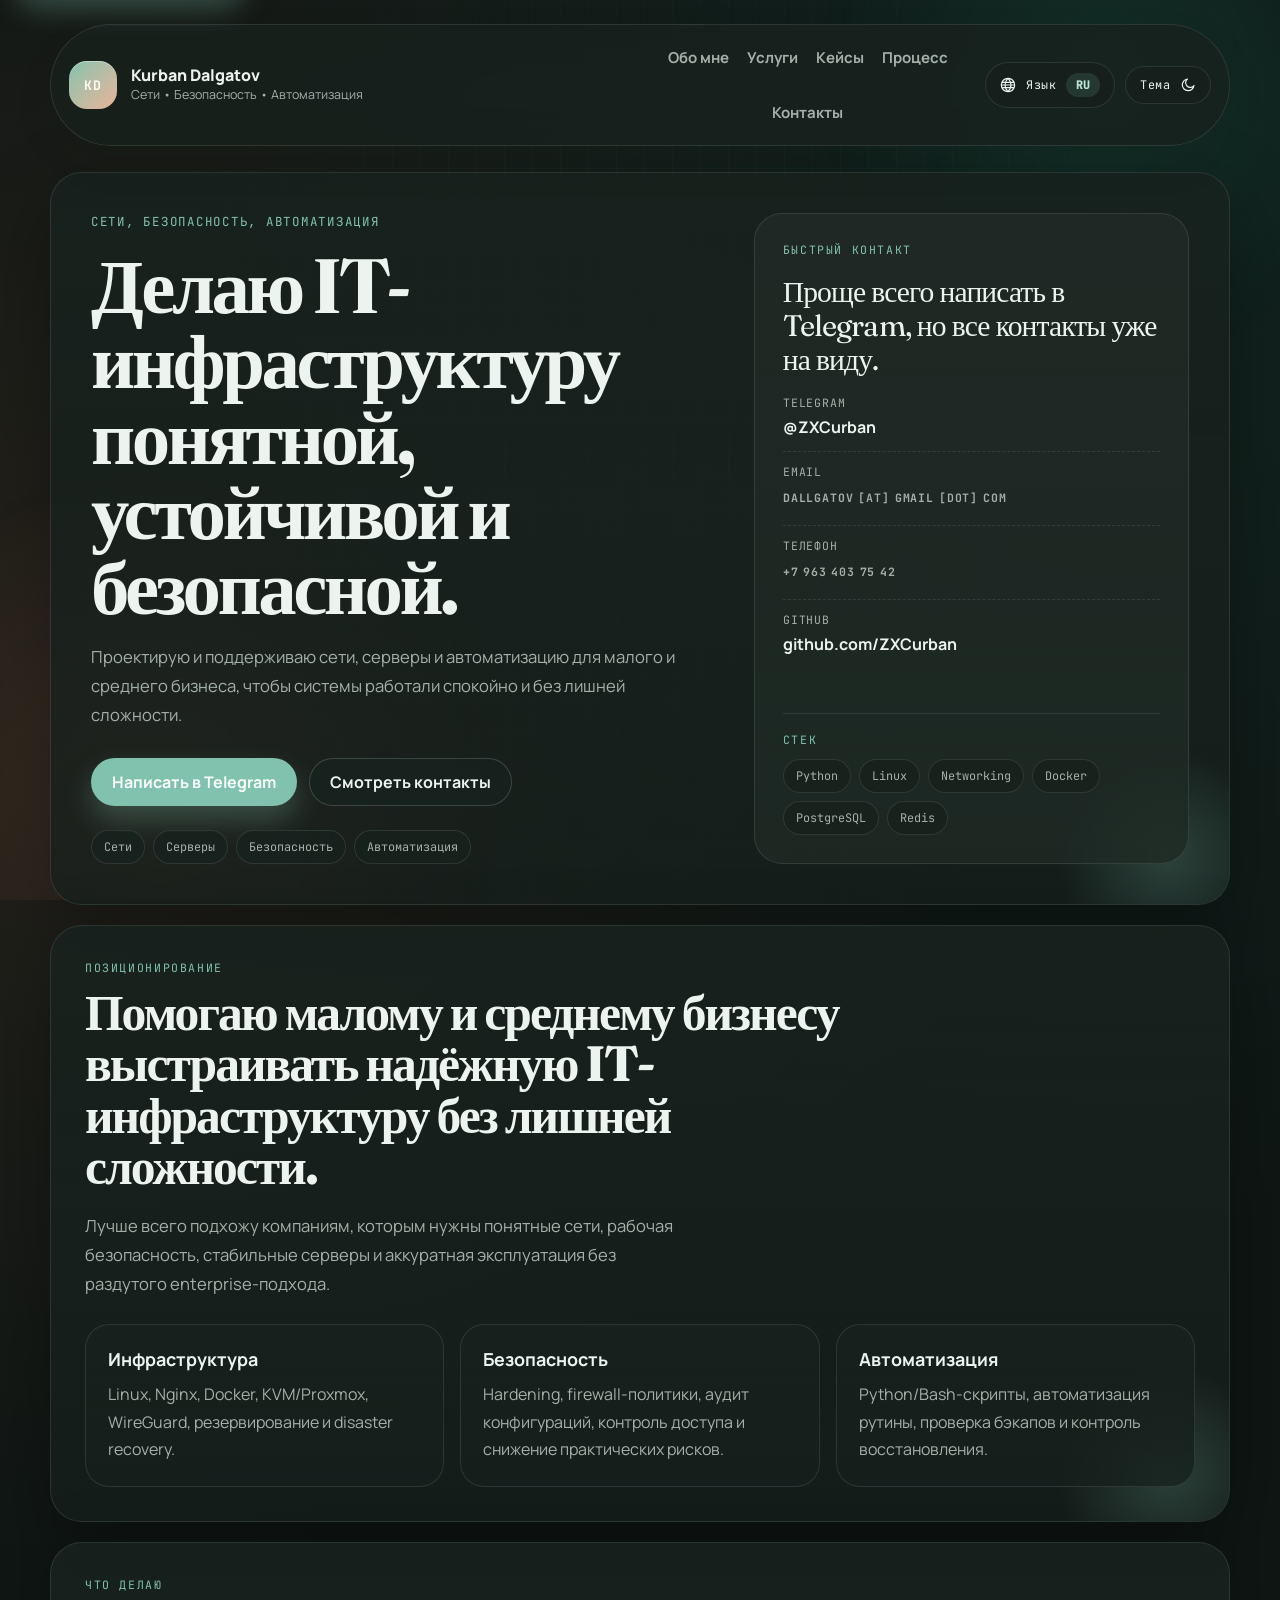
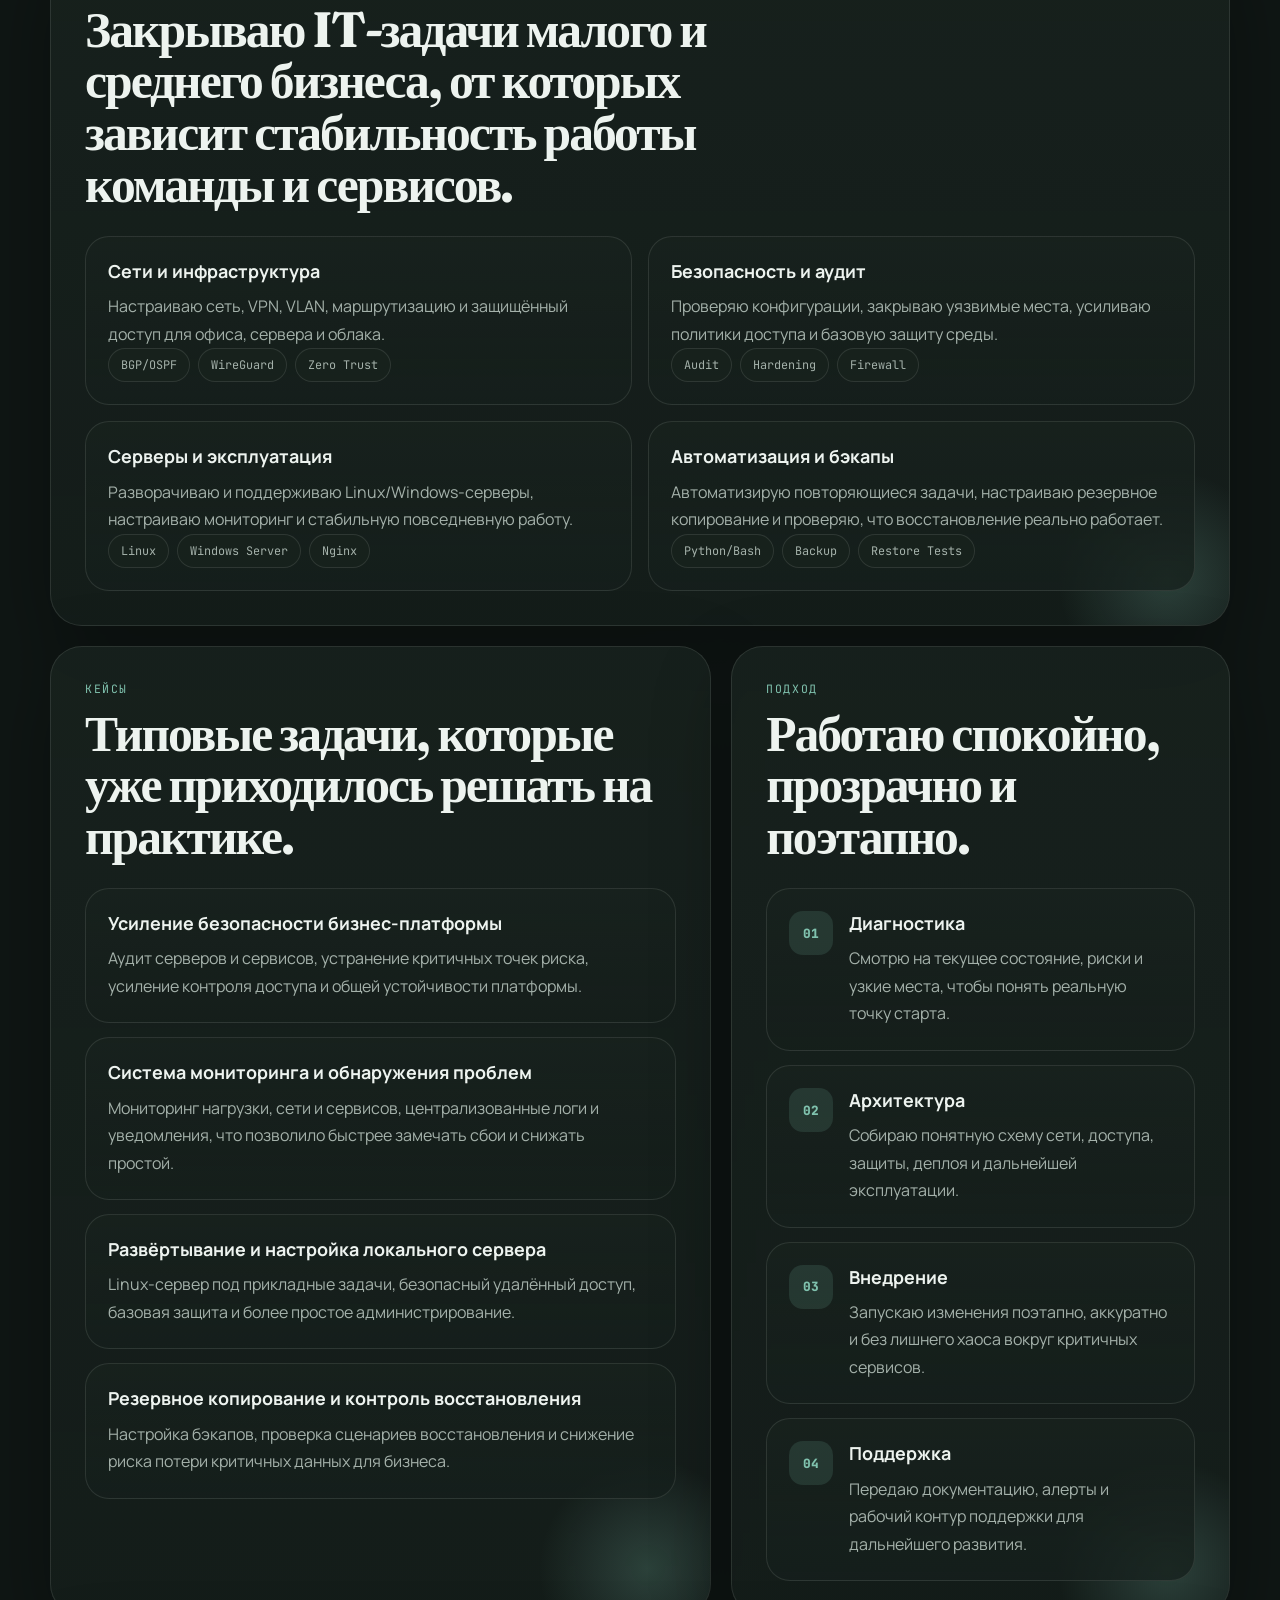
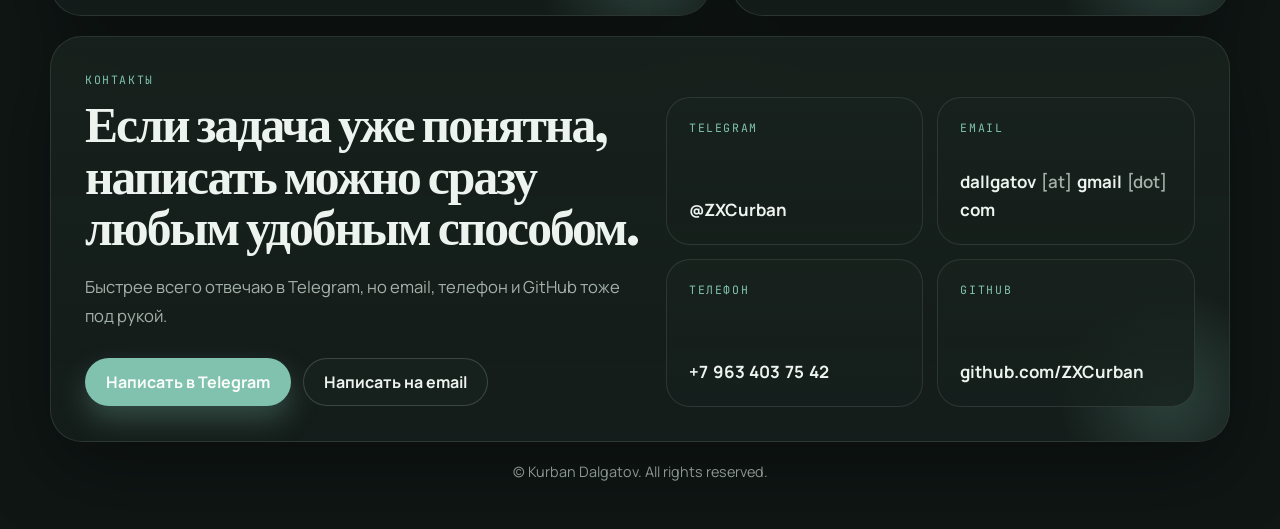
==== commit 2f2d5a47: "Refine site quality and redesign error pages" ====
--- a/index.html
+++ b/index.html
@@ -3,14 +3,16 @@
 <head>
 <meta charset="UTF-8">
 <meta name="viewport" content="width=device-width, initial-scale=1.0">
-<meta name="description" content="Сайт-визитка Курбана Далгатова: сети, серверы, безопасность, автоматизация и поддержка инфраструктуры.">
-<title>Kurban Dalgatov | Infrastructure, Security & Automation</title>
+<meta name="description" content="Сайт-визитка Курбана Далгатова: сети, серверы, безопасность, автоматизация и поддержка инфраструктуры для малого и среднего бизнеса." id="metaDescription">
+<meta name="theme-color" content="#0f1614" id="themeColorMeta">
+<title>Курбан Далгатов | Инфраструктура, безопасность, автоматизация</title>
 <link rel="preconnect" href="https://fonts.googleapis.com">
 <link rel="preconnect" href="https://fonts.gstatic.com" crossorigin>
 <link href="https://fonts.googleapis.com/css2?family=Fraunces:opsz,wght@9..144,600;9..144,700&family=JetBrains+Mono:wght@500;700&family=Manrope:wght@400;500;600;700;800&display=swap" rel="stylesheet">
 <link rel="stylesheet" href="styles.css">
 </head>
 <body data-theme="dark">
+<a class="skip-link" href="#content" data-i18n="a11y.skip">Перейти к содержимому</a>
 <div class="page-bg" aria-hidden="true">
   <span class="page-orb orb-a"></span>
   <span class="page-orb orb-b"></span>
@@ -19,7 +21,7 @@
 
 <div class="site-shell">
   <header class="topbar">
-    <a href="#home" class="brand" aria-label="Kurban Dalgatov home">
+    <a href="#home" class="brand" aria-label="Главная страница Kurban Dalgatov" id="brandLink">
       <span class="brand-mark" aria-hidden="true">KD</span>
       <span class="brand-copy">
         <strong>Kurban Dalgatov</strong>
@@ -34,7 +36,7 @@
     </button>
 
     <div class="header-menu" id="headerMenu">
-      <nav class="nav">
+      <nav class="nav" id="siteNav" aria-label="Основная навигация">
         <a href="#about" data-i18n="nav.about">Обо мне</a>
         <a href="#services" data-i18n="nav.services">Услуги</a>
         <a href="#projects" data-i18n="nav.projects">Кейсы</a>
@@ -69,7 +71,7 @@
     </div>
   </header>
 
-  <main class="content">
+  <main class="content" id="content" tabindex="-1">
     <section class="hero reveal" id="home">
       <div class="hero-copy">
         <p class="eyebrow" data-i18n="hero.eyebrow">Сети, безопасность, автоматизация</p>
@@ -82,10 +84,10 @@
         </div>
 
         <div class="hero-pills">
-          <span data-i18n="hero.pill1">Networks</span>
-          <span data-i18n="hero.pill2">Servers</span>
-          <span data-i18n="hero.pill3">Security</span>
-          <span data-i18n="hero.pill4">Automation</span>
+          <span data-i18n="hero.pill1">Сети</span>
+          <span data-i18n="hero.pill2">Серверы</span>
+          <span data-i18n="hero.pill3">Безопасность</span>
+          <span data-i18n="hero.pill4">Автоматизация</span>
         </div>
       </div>
 
@@ -100,11 +102,23 @@
           </li>
           <li>
             <span data-i18n="contact.emailLabel">Email</span>
-            <a href="mailto:dallgatov@gmail.com">dallgatov@gmail.com</a>
+            <a href="#contact" data-protected-contact="email" class="obfuscated-contact">
+              <span class="contact-token">dallgatov</span>
+              <span class="contact-separator">[at]</span>
+              <span class="contact-token">gmail</span>
+              <span class="contact-separator">[dot]</span>
+              <span class="contact-token">com</span>
+            </a>
           </li>
           <li>
             <span data-i18n="contact.phoneLabel">Телефон</span>
-            <a href="tel:+79634037542">+7 (963) 403-75-42</a>
+            <a href="#contact" data-protected-contact="phone" class="obfuscated-contact">
+              <span class="contact-token">+7</span>
+              <span class="contact-token">963</span>
+              <span class="contact-token">403</span>
+              <span class="contact-token">75</span>
+              <span class="contact-token">42</span>
+            </a>
           </li>
           <li>
             <span data-i18n="contact.githubLabel">GitHub</span>
@@ -264,8 +278,12 @@
 
         <div class="hero-actions">
           <a class="button button-primary" href="https://t.me/ZXCurban" target="_blank" rel="noopener noreferrer" data-i18n="contact.primaryCta">Написать в Telegram</a>
-          <a class="button button-secondary" href="mailto:dallgatov@gmail.com" data-i18n="contact.secondaryCta">Написать на email</a>
-        </div>
+          <a class="button button-secondary" href="#contact" data-protected-contact="email" data-i18n="contact.secondaryCta">Написать на email</a>
+        </div>
+
+        <noscript>
+          <p class="contact-fallback" data-noscript-contact>Если JavaScript отключён, для быстрой связи напишите мне в Telegram: @ZXCurban.</p>
+        </noscript>
       </div>
 
       <div class="contact-card-grid">
@@ -274,14 +292,26 @@
           <strong>@ZXCurban</strong>
         </a>
 
-        <a class="contact-method" href="mailto:dallgatov@gmail.com">
+        <a class="contact-method" href="#contact" data-protected-contact="email">
           <span class="contact-method-label" data-i18n="contact.emailLabel">Email</span>
-          <strong>dallgatov@gmail.com</strong>
+          <strong class="obfuscated-contact">
+            <span class="contact-token">dallgatov</span>
+            <span class="contact-separator">[at]</span>
+            <span class="contact-token">gmail</span>
+            <span class="contact-separator">[dot]</span>
+            <span class="contact-token">com</span>
+          </strong>
         </a>
 
-        <a class="contact-method" href="tel:+79634037542">
+        <a class="contact-method" href="#contact" data-protected-contact="phone">
           <span class="contact-method-label" data-i18n="contact.phoneLabel">Телефон</span>
-          <strong>+7 (963) 403-75-42</strong>
+          <strong class="obfuscated-contact">
+            <span class="contact-token">+7</span>
+            <span class="contact-token">963</span>
+            <span class="contact-token">403</span>
+            <span class="contact-token">75</span>
+            <span class="contact-token">42</span>
+          </strong>
         </a>
 
         <a class="contact-method" href="https://github.com/ZXCurban" target="_blank" rel="noopener noreferrer">
@@ -293,7 +323,7 @@
   </main>
 
   <footer class="footer reveal">
-    <p data-i18n="footer">© {year} Kurban Dalgatov. All rights reserved.</p>
+    <p data-i18n="footer">© Kurban Dalgatov. All rights reserved.</p>
   </footer>
 </div>
 
--- a/styles.css
+++ b/styles.css
@@ -1,5 +1,5 @@
 :root {
-  color-scheme: light;
+  color-scheme: light dark;
   --bg: #f4efe7;
   --surface: rgba(255, 251, 246, 0.76);
   --surface-strong: rgba(255, 253, 248, 0.92);
@@ -54,11 +54,32 @@
   color: var(--text);
   text-rendering: optimizeLegibility;
   -webkit-font-smoothing: antialiased;
+  -webkit-text-size-adjust: 100%;
   background:
     radial-gradient(circle at 88% 8%, rgba(30, 106, 89, 0.16), transparent 26%),
     radial-gradient(circle at 8% 18%, rgba(198, 119, 83, 0.12), transparent 28%),
     var(--bg);
   transition: background-color 0.35s var(--ease), color 0.35s var(--ease);
+}
+
+.skip-link {
+  position: fixed;
+  left: 16px;
+  top: 16px;
+  z-index: 120;
+  transform: translateY(-150%);
+  padding: 10px 14px;
+  border-radius: 999px;
+  background: var(--accent);
+  color: #f9fcf9;
+  text-decoration: none;
+  font-weight: 700;
+  box-shadow: 0 14px 28px color-mix(in oklab, var(--accent), transparent 70%);
+  transition: transform 0.2s var(--ease);
+}
+
+.skip-link:focus-visible {
+  transform: translateY(0);
 }
 
 ::selection {
@@ -156,6 +177,7 @@
   display: inline-flex;
   align-items: center;
   gap: 14px;
+  flex: 1;
   min-width: 0;
   text-decoration: none;
   color: var(--text);
@@ -379,6 +401,7 @@
 .hero,
 .panel {
   position: relative;
+  isolation: isolate;
   overflow: hidden;
   border: 1px solid var(--stroke);
   border-radius: var(--radius-xl);
@@ -413,6 +436,7 @@
   display: flex;
   flex-direction: column;
   justify-content: center;
+  min-width: 0;
 }
 
 .eyebrow,
@@ -514,6 +538,7 @@
   display: flex;
   flex-direction: column;
   gap: 18px;
+  min-width: 0;
   padding: 28px;
   border: 1px solid var(--stroke);
   border-radius: 28px;
@@ -569,6 +594,22 @@
   transition: color 0.2s ease;
 }
 
+.obfuscated-contact {
+  display: inline-flex;
+  flex-wrap: wrap;
+  align-items: baseline;
+  gap: 0.28em;
+}
+
+.contact-token {
+  white-space: nowrap;
+}
+
+.contact-separator {
+  color: var(--muted);
+  font-weight: 600;
+}
+
 .mini-panel {
   margin-top: auto;
   padding-top: 18px;
@@ -583,6 +624,7 @@
 
 .section-heading {
   max-width: 760px;
+  min-width: 0;
 }
 
 .panel h2 {
@@ -706,6 +748,37 @@
   font-size: 1.06rem;
   line-height: 1.4;
   word-break: break-word;
+}
+
+.button,
+.brand-copy strong,
+.hero h1,
+.panel h2,
+.card-title,
+.expertise-card h3,
+.service-card h3,
+.project-card h3,
+.step-content h3,
+.contact-list a,
+.contact-method strong {
+  overflow-wrap: anywhere;
+}
+
+.nav a:focus-visible,
+.button:focus-visible,
+.control-btn:focus-visible,
+.menu-toggle:focus-visible,
+.contact-list a:focus-visible,
+.contact-method:focus-visible,
+.brand:focus-visible {
+  outline: 2px solid color-mix(in oklab, var(--accent), white 12%);
+  outline-offset: 3px;
+}
+
+.contact-fallback {
+  margin-top: 14px;
+  color: var(--muted);
+  line-height: 1.65;
 }
 
 .footer {
@@ -819,11 +892,12 @@
   }
 
   .topbar.menu-open .header-menu {
-    max-height: 420px;
+    max-height: min(70vh, 520px);
     padding: 16px;
     opacity: 1;
     pointer-events: auto;
     transform: none;
+    overflow-y: auto;
     border-color: var(--stroke);
     box-shadow: var(--shadow);
   }
@@ -867,18 +941,53 @@
     padding-bottom: 28px;
   }
 
+  .content {
+    gap: 16px;
+    margin-top: 18px;
+  }
+
   .brand-copy small {
     display: none;
   }
 
+  .page-orb {
+    animation: none;
+    filter: blur(26px);
+    opacity: 0.52;
+  }
+
+  .orb-a {
+    top: -9rem;
+    right: -9rem;
+    width: 24rem;
+    height: 24rem;
+  }
+
+  .orb-b {
+    left: -11rem;
+    bottom: -11rem;
+    width: 28rem;
+    height: 28rem;
+  }
+
+  .page-grid {
+    opacity: 0.08;
+  }
+
   .hero,
   .panel {
+    overflow: visible;
     border-radius: 24px;
   }
 
   .hero,
   .panel {
-    padding: 24px;
+    padding: 20px;
+  }
+
+  .hero::before,
+  .panel::before {
+    display: none;
   }
 
   .hero-card,
@@ -914,6 +1023,10 @@
     width: 100%;
   }
 
+  .hero-actions {
+    gap: 10px;
+  }
+
   .button {
     min-height: 46px;
   }
@@ -923,6 +1036,16 @@
   .contact-card-grid {
     grid-template-columns: 1fr;
   }
+
+  .contact-method {
+    min-height: auto;
+  }
+
+  .reveal {
+    opacity: 1;
+    transform: none;
+    transition: none;
+  }
 }
 
 @media (max-width: 560px) {
@@ -938,6 +1061,10 @@
 
   .brand-copy strong {
     font-size: 0.92rem;
+  }
+
+  .brand {
+    gap: 10px;
   }
 
   .nav,
@@ -957,6 +1084,61 @@
     font-size: 0.7rem;
     padding: 7px 10px;
   }
+
+  .header-menu {
+    gap: 10px;
+  }
+
+  .topbar.menu-open .header-menu {
+    max-height: min(72vh, 560px);
+    padding: 12px;
+  }
+}
+
+@media (max-width: 380px) {
+  .site-shell {
+    width: calc(100% - 12px);
+  }
+
+  .topbar {
+    top: 8px;
+    padding: 8px 10px;
+    border-radius: 22px;
+  }
+
+  .brand-mark,
+  .menu-toggle {
+    width: 40px;
+    height: 40px;
+  }
+
+  .menu-toggle {
+    border-radius: 14px;
+  }
+
+  .hero,
+  .panel {
+    padding: 18px;
+  }
+
+  .hero-card,
+  .expertise-card,
+  .service-card,
+  .project-card,
+  .timeline-step,
+  .contact-method {
+    padding: 16px;
+  }
+
+  .lead,
+  .expertise-card p,
+  .service-card p,
+  .project-card p,
+  .step-content p,
+  .contact-list a {
+    font-size: 0.94rem;
+    line-height: 1.62;
+  }
 }
 
 @media (prefers-reduced-motion: reduce) {
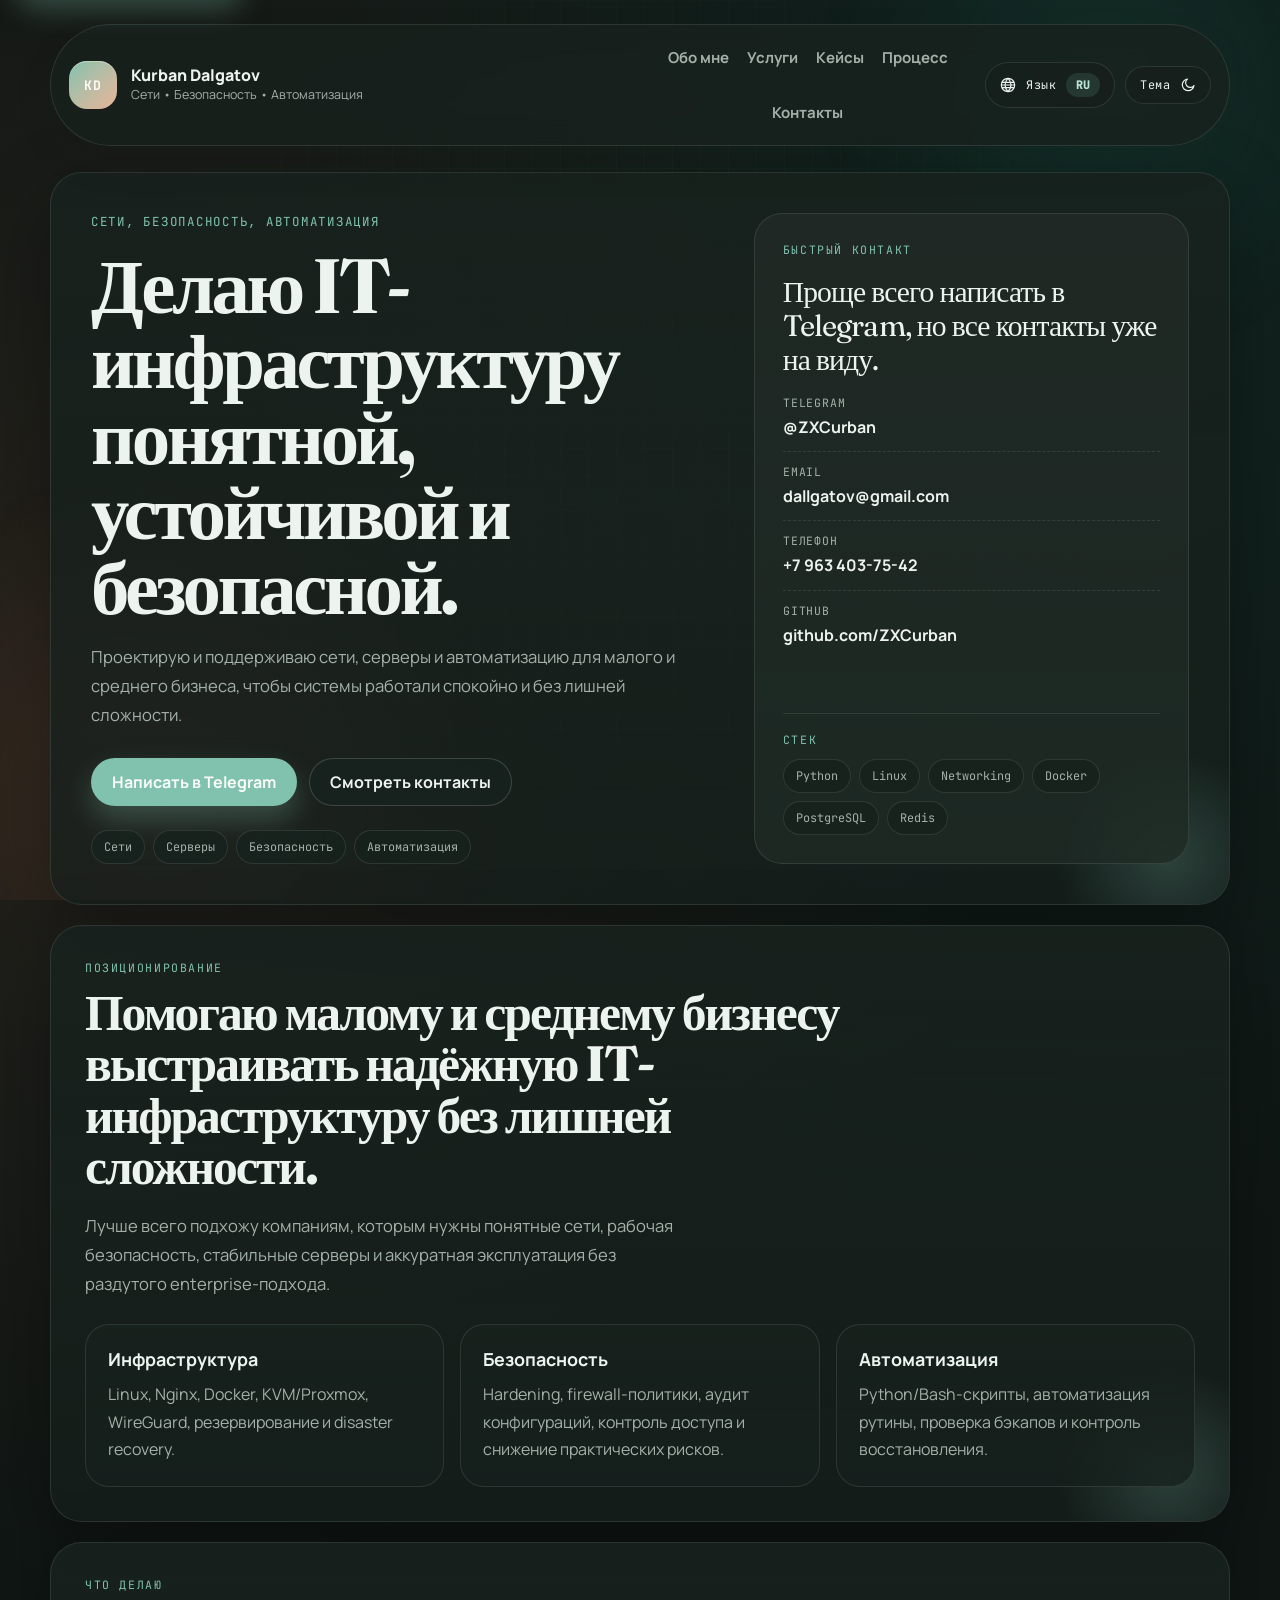
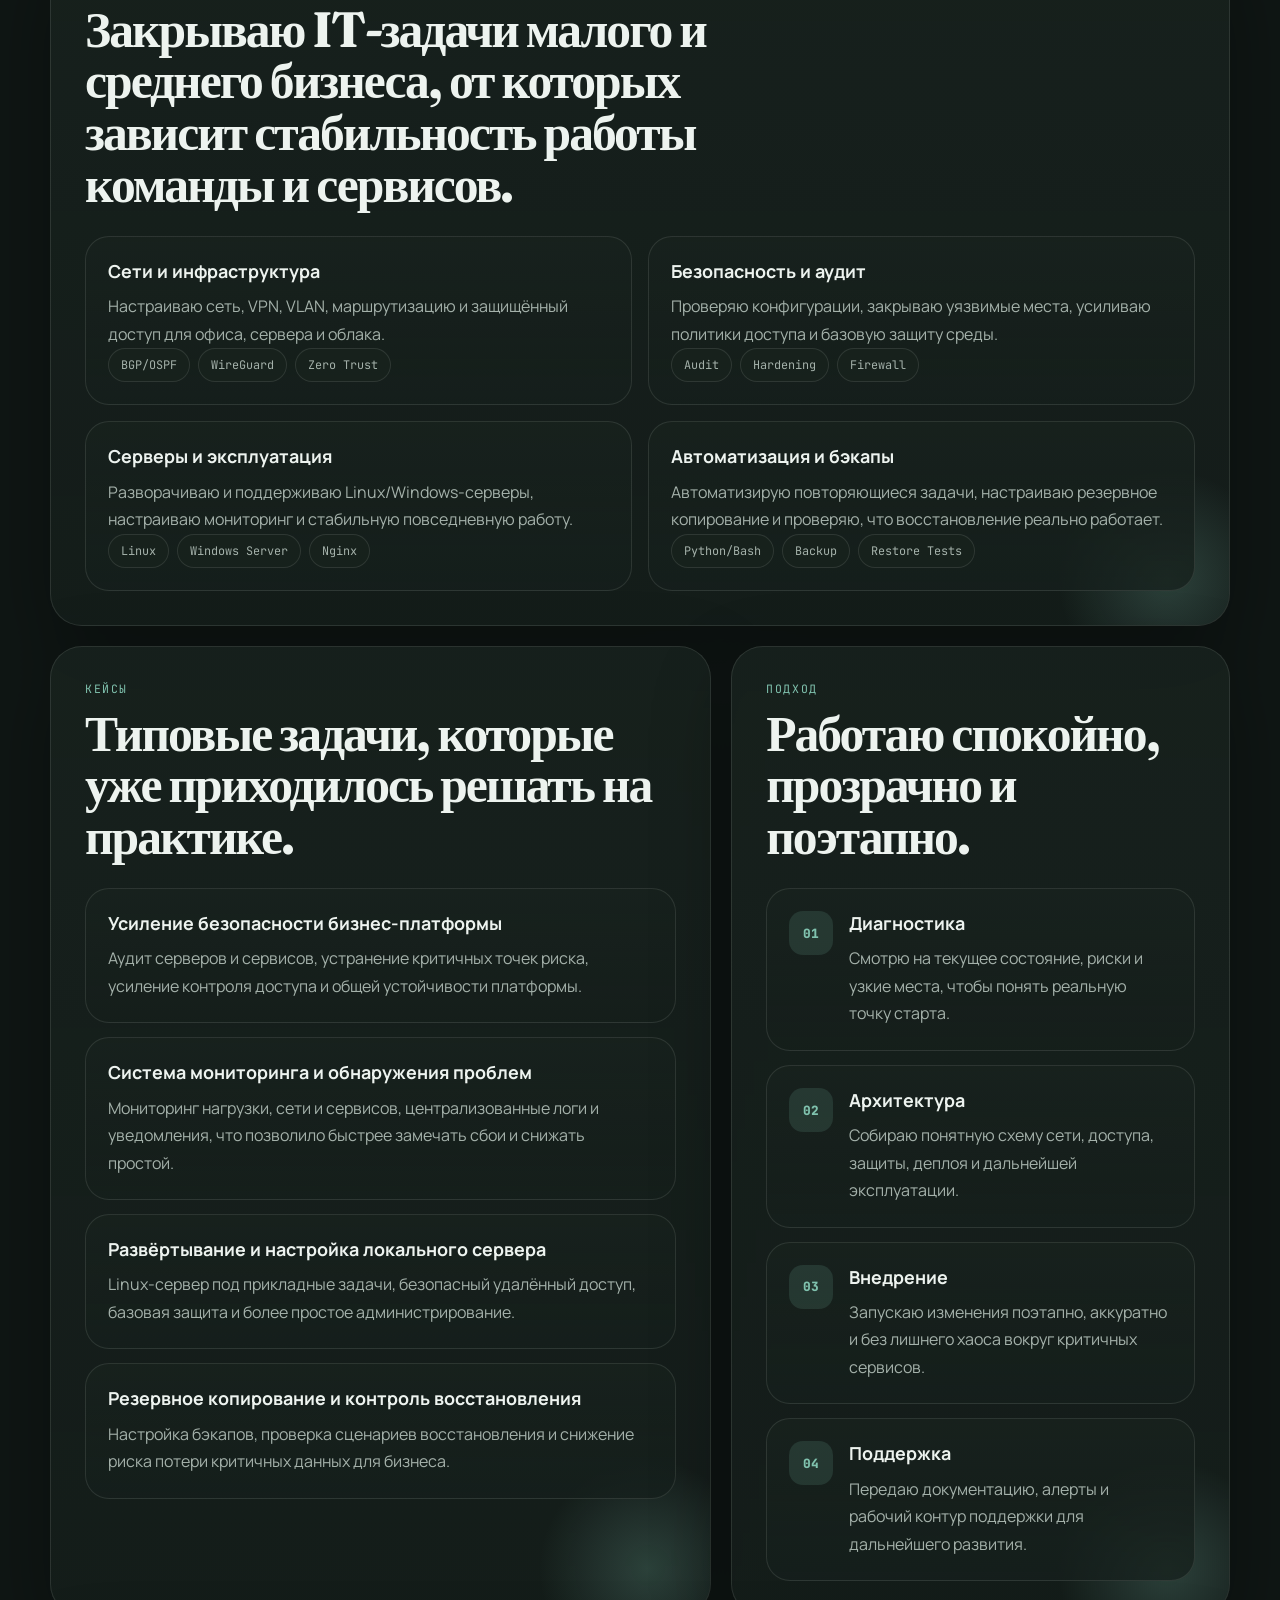
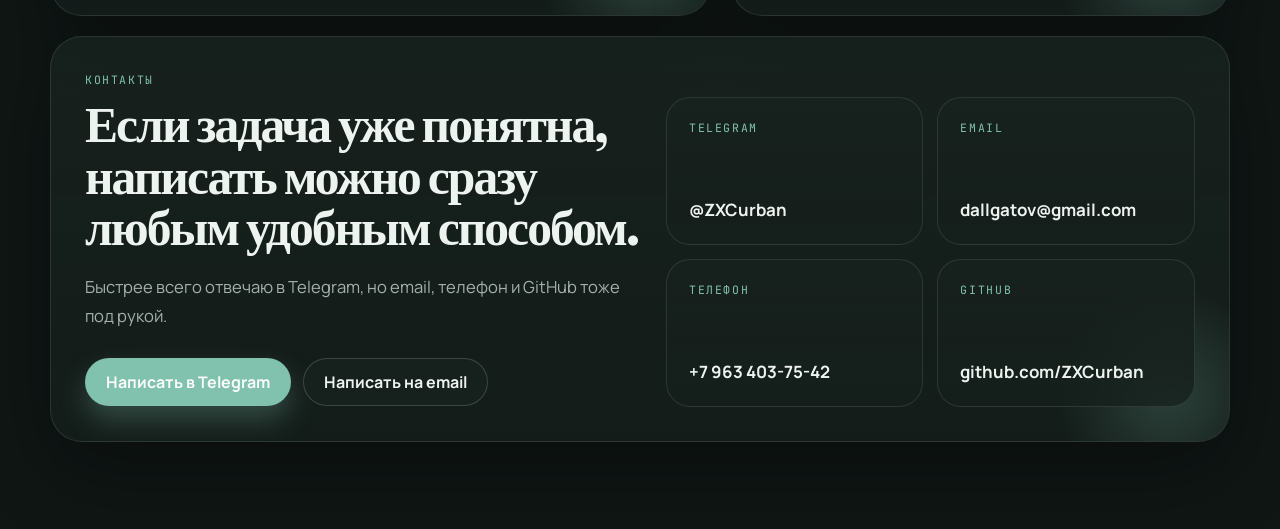
==== commit f7df6990: "Polish responsive motion and contact display" ====
--- a/index.html
+++ b/index.html
@@ -5,10 +5,11 @@
 <meta name="viewport" content="width=device-width, initial-scale=1.0">
 <meta name="description" content="Сайт-визитка Курбана Далгатова: сети, серверы, безопасность, автоматизация и поддержка инфраструктуры для малого и среднего бизнеса." id="metaDescription">
 <meta name="theme-color" content="#0f1614" id="themeColorMeta">
+<link rel="icon" href="data:image/svg+xml,%3Csvg xmlns='http://www.w3.org/2000/svg' viewBox='0 0 64 64'%3E%3Crect width='64' height='64' rx='18' fill='%230f1614'/%3E%3Crect x='17' y='17' width='30' height='30' rx='8' fill='none' stroke='%2380c2ae' stroke-width='5'/%3E%3C/svg%3E">
 <title>Курбан Далгатов | Инфраструктура, безопасность, автоматизация</title>
 <link rel="preconnect" href="https://fonts.googleapis.com">
 <link rel="preconnect" href="https://fonts.gstatic.com" crossorigin>
-<link href="https://fonts.googleapis.com/css2?family=Fraunces:opsz,wght@9..144,600;9..144,700&family=JetBrains+Mono:wght@500;700&family=Manrope:wght@400;500;600;700;800&display=swap" rel="stylesheet">
+<link href="https://fonts.googleapis.com/css2?family=Fraunces:opsz,wght@9..144,600;9..144,700&amp;family=JetBrains+Mono:wght@500;700&amp;family=Manrope:wght@400;500;600;700;800&amp;display=swap" rel="stylesheet">
 <link rel="stylesheet" href="styles.css">
 </head>
 <body data-theme="dark">
@@ -102,7 +103,7 @@
           </li>
           <li>
             <span data-i18n="contact.emailLabel">Email</span>
-            <a href="#contact" data-protected-contact="email" class="obfuscated-contact">
+            <a href="#contact" data-protected-contact="email" data-contact-display="email" class="obfuscated-contact">
               <span class="contact-token">dallgatov</span>
               <span class="contact-separator">[at]</span>
               <span class="contact-token">gmail</span>
@@ -112,7 +113,7 @@
           </li>
           <li>
             <span data-i18n="contact.phoneLabel">Телефон</span>
-            <a href="#contact" data-protected-contact="phone" class="obfuscated-contact">
+            <a href="#contact" data-protected-contact="phone" data-contact-display="phone" class="obfuscated-contact">
               <span class="contact-token">+7</span>
               <span class="contact-token">963</span>
               <span class="contact-token">403</span>
@@ -294,7 +295,7 @@
 
         <a class="contact-method" href="#contact" data-protected-contact="email">
           <span class="contact-method-label" data-i18n="contact.emailLabel">Email</span>
-          <strong class="obfuscated-contact">
+          <strong class="obfuscated-contact" data-contact-display="email">
             <span class="contact-token">dallgatov</span>
             <span class="contact-separator">[at]</span>
             <span class="contact-token">gmail</span>
@@ -305,7 +306,7 @@
 
         <a class="contact-method" href="#contact" data-protected-contact="phone">
           <span class="contact-method-label" data-i18n="contact.phoneLabel">Телефон</span>
-          <strong class="obfuscated-contact">
+          <strong class="obfuscated-contact" data-contact-display="phone">
             <span class="contact-token">+7</span>
             <span class="contact-token">963</span>
             <span class="contact-token">403</span>
--- a/styles.css
+++ b/styles.css
@@ -48,7 +48,7 @@
 }
 
 body {
-  min-height: 100vh;
+  min-height: 100svh;
   overflow-x: hidden;
   font-family: "Manrope", sans-serif;
   color: var(--text);
@@ -112,6 +112,7 @@
   filter: blur(10px);
   opacity: 0.85;
   animation: orbFloat 18s ease-in-out infinite alternate;
+  will-change: transform;
 }
 
 .orb-a {
@@ -163,7 +164,7 @@
   border: 1px solid var(--stroke);
   border-radius: 999px;
   background: color-mix(in oklab, var(--surface-strong), transparent 12%);
-  backdrop-filter: blur(18px);
+  backdrop-filter: blur(14px);
   box-shadow: 0 18px 40px rgba(22, 33, 29, 0.08);
   transition: background-color 0.25s var(--ease), box-shadow 0.25s var(--ease), transform 0.25s var(--ease);
 }
@@ -792,11 +793,13 @@
   opacity: 0;
   transform: translateY(24px);
   transition: opacity 0.7s var(--ease), transform 0.7s var(--ease);
+  will-change: opacity, transform;
 }
 
 .reveal.in-view {
   opacity: 1;
   transform: none;
+  will-change: auto;
 }
 
 @media (hover: hover) {
@@ -887,8 +890,8 @@
     border: 1px solid transparent;
     border-radius: 28px;
     background: color-mix(in oklab, var(--surface-strong), transparent 8%);
-    backdrop-filter: blur(18px);
-    transition: max-height 0.25s var(--ease), padding 0.25s var(--ease), opacity 0.2s var(--ease), transform 0.25s var(--ease), border-color 0.25s var(--ease);
+    backdrop-filter: blur(12px);
+    transition: max-height 0.24s var(--ease), padding 0.24s var(--ease), opacity 0.18s var(--ease), transform 0.24s var(--ease), border-color 0.24s var(--ease);
   }
 
   .topbar.menu-open .header-menu {
@@ -952,8 +955,8 @@
 
   .page-orb {
     animation: none;
-    filter: blur(26px);
-    opacity: 0.52;
+    filter: blur(18px);
+    opacity: 0.46;
   }
 
   .orb-a {
@@ -1042,9 +1045,9 @@
   }
 
   .reveal {
-    opacity: 1;
     transform: none;
-    transition: none;
+    transition: opacity 0.4s var(--ease);
+    will-change: opacity;
   }
 }
 
@@ -1159,6 +1162,37 @@
   }
 }
 
+@media (hover: none), (pointer: coarse) {
+  .topbar {
+    box-shadow: 0 14px 28px rgba(22, 33, 29, 0.08);
+  }
+
+  .topbar.is-scrolled {
+    box-shadow: 0 16px 32px rgba(22, 33, 29, 0.1);
+  }
+
+  .topbar,
+  .header-menu {
+    backdrop-filter: blur(10px);
+  }
+
+  .control-btn,
+  .menu-toggle,
+  .button,
+  .expertise-card,
+  .service-card,
+  .project-card,
+  .timeline-step,
+  .contact-method {
+    transition:
+      transform 0.18s var(--ease),
+      border-color 0.18s var(--ease),
+      background-color 0.18s var(--ease),
+      color 0.18s var(--ease),
+      opacity 0.18s var(--ease);
+  }
+}
+
 @keyframes orbFloat {
   from {
     transform: translate3d(0, 0, 0) scale(1);
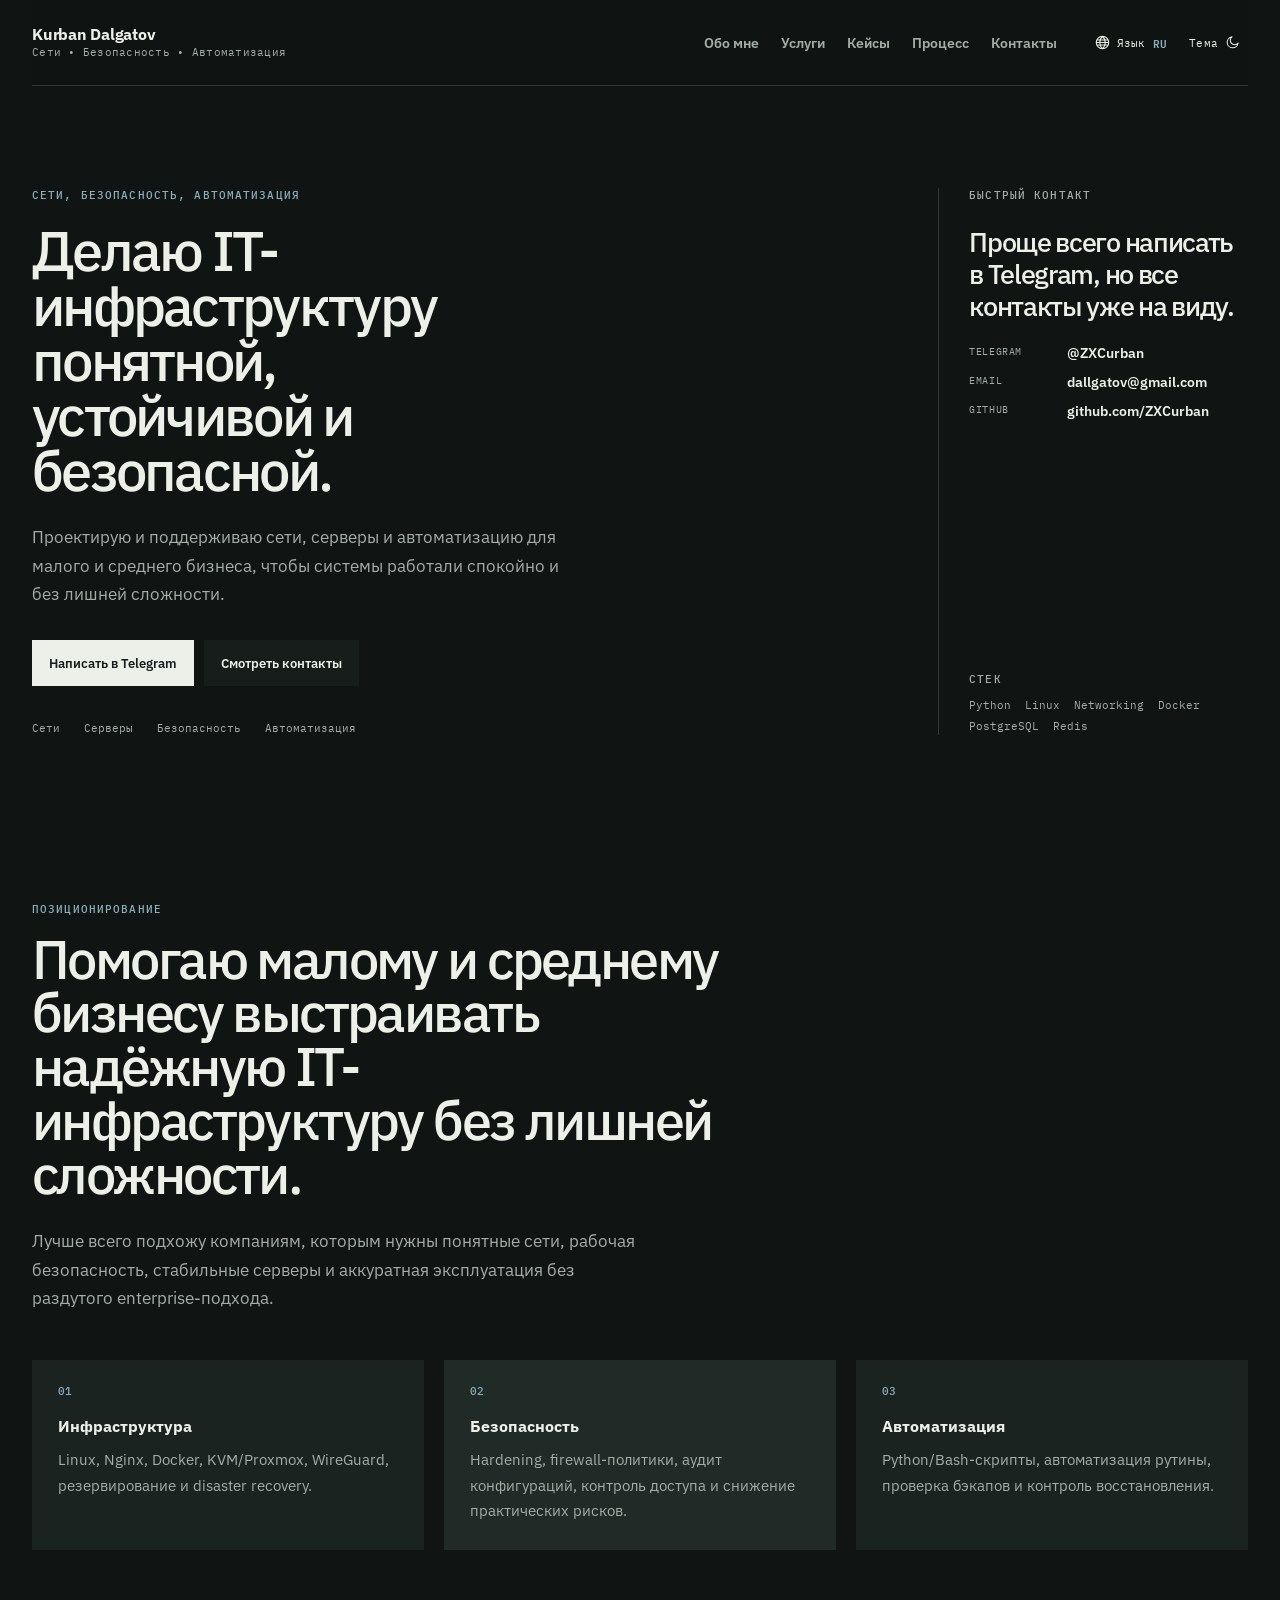
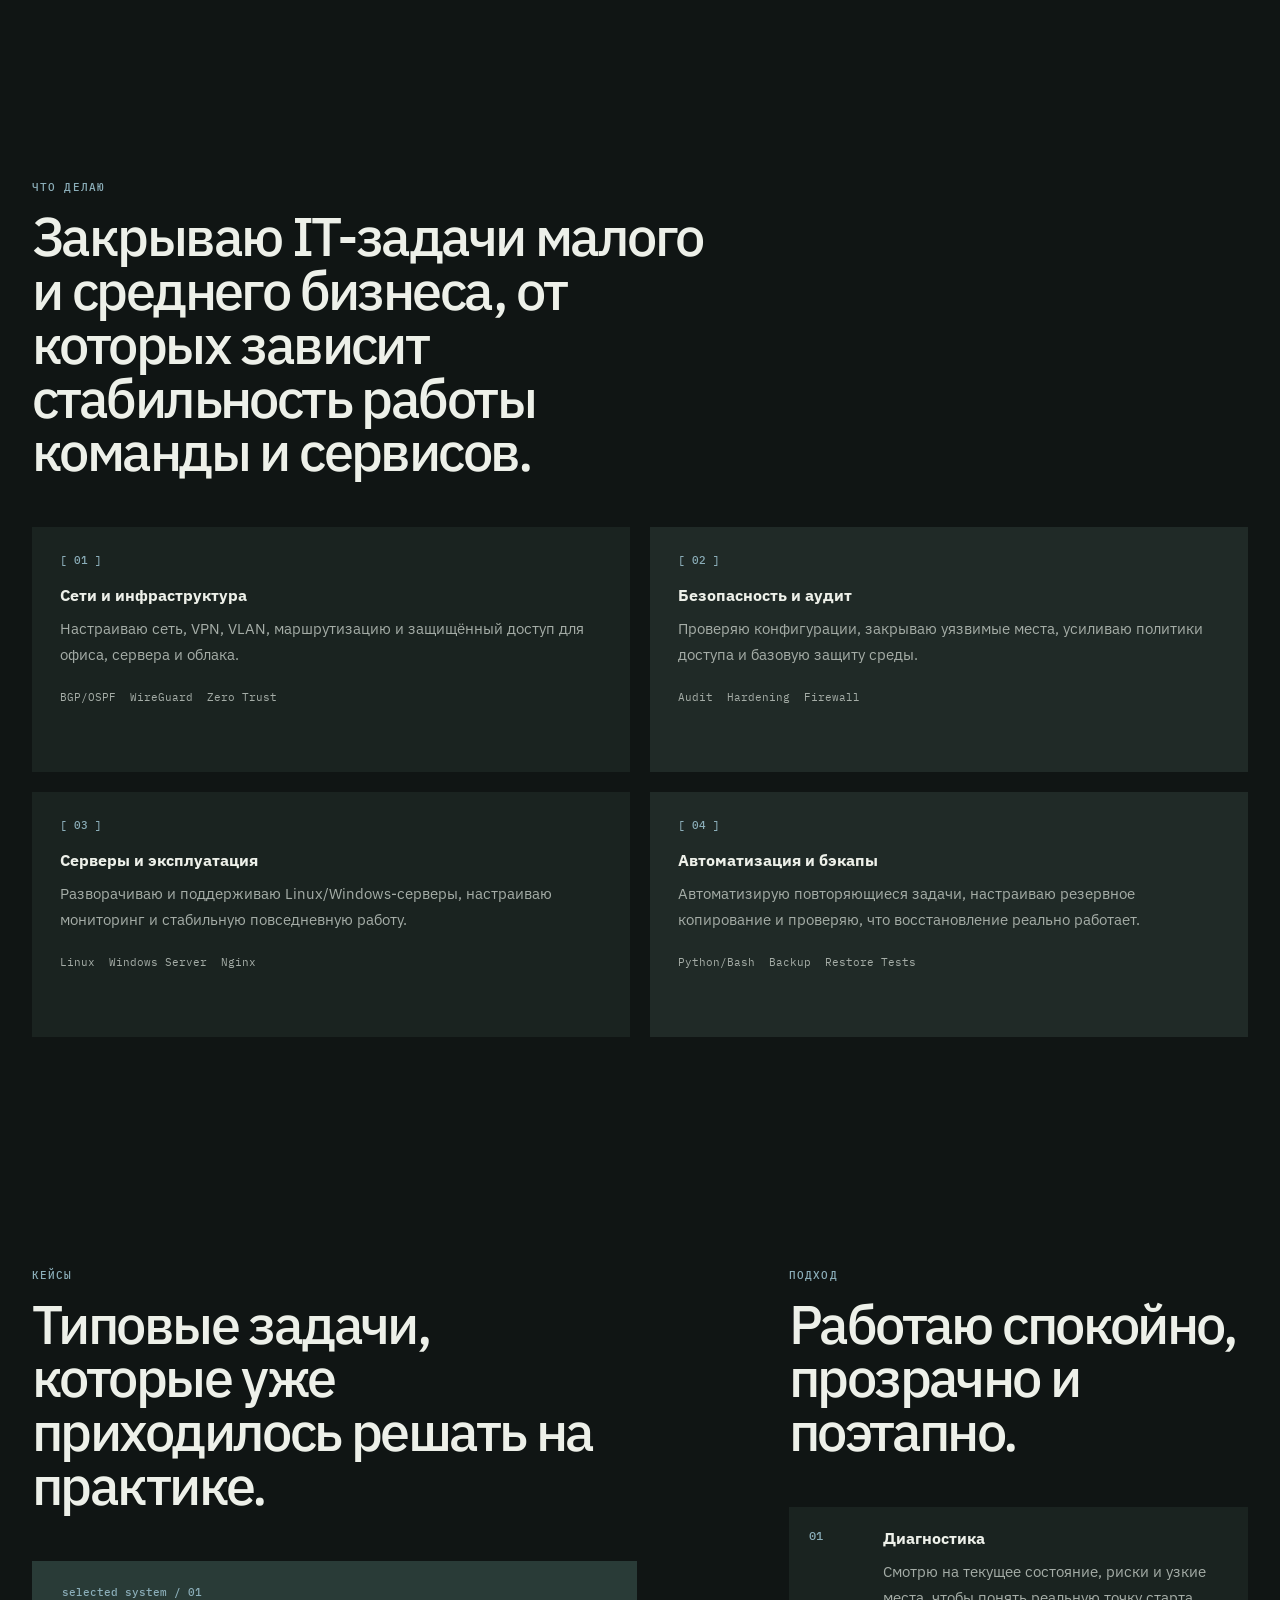
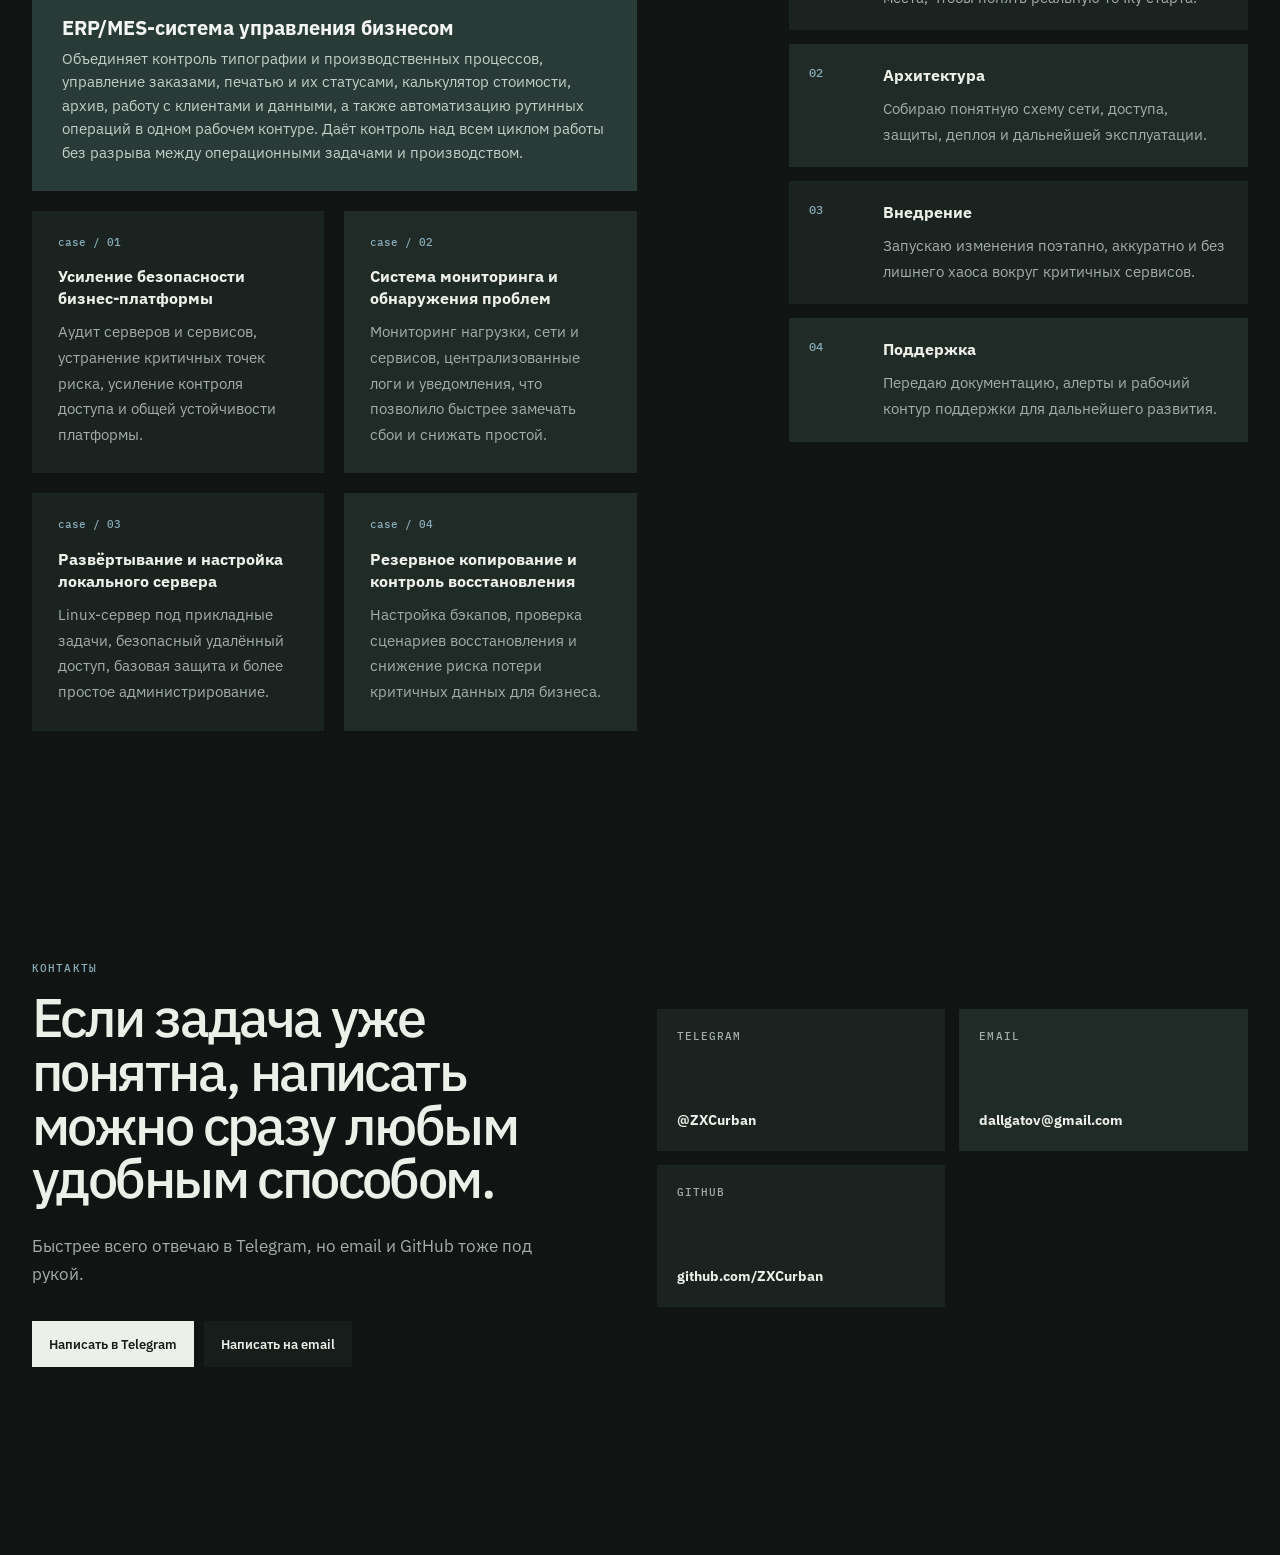
==== commit 3431ee4a: "Redesign portfolio interface" ====
--- a/index.html
+++ b/index.html
@@ -4,26 +4,19 @@
 <meta charset="UTF-8">
 <meta name="viewport" content="width=device-width, initial-scale=1.0">
 <meta name="description" content="Сайт-визитка Курбана Далгатова: сети, серверы, безопасность, автоматизация и поддержка инфраструктуры для малого и среднего бизнеса." id="metaDescription">
-<meta name="theme-color" content="#0f1614" id="themeColorMeta">
-<link rel="icon" href="data:image/svg+xml,%3Csvg xmlns='http://www.w3.org/2000/svg' viewBox='0 0 64 64'%3E%3Crect width='64' height='64' rx='18' fill='%230f1614'/%3E%3Crect x='17' y='17' width='30' height='30' rx='8' fill='none' stroke='%2380c2ae' stroke-width='5'/%3E%3C/svg%3E">
+<meta name="theme-color" content="#101514" id="themeColorMeta">
+<link rel="icon" href="data:image/svg+xml,%3Csvg xmlns='http://www.w3.org/2000/svg' viewBox='0 0 64 64'%3E%3Crect width='64' height='64' fill='%23101514'/%3E%3Crect x='17' y='17' width='30' height='30' fill='none' stroke='%238baeb9' stroke-width='5'/%3E%3C/svg%3E">
 <title>Курбан Далгатов | Инфраструктура, безопасность, автоматизация</title>
 <link rel="preconnect" href="https://fonts.googleapis.com">
 <link rel="preconnect" href="https://fonts.gstatic.com" crossorigin>
-<link href="https://fonts.googleapis.com/css2?family=Fraunces:opsz,wght@9..144,600;9..144,700&amp;family=JetBrains+Mono:wght@500;700&amp;family=Manrope:wght@400;500;600;700;800&amp;display=swap" rel="stylesheet">
+<link href="https://fonts.googleapis.com/css2?family=IBM+Plex+Mono:wght@400;500;600&amp;family=IBM+Plex+Sans:wght@400;500;600;700&amp;display=swap" rel="stylesheet">
 <link rel="stylesheet" href="styles.css">
 </head>
 <body data-theme="dark">
 <a class="skip-link" href="#content" data-i18n="a11y.skip">Перейти к содержимому</a>
-<div class="page-bg" aria-hidden="true">
-  <span class="page-orb orb-a"></span>
-  <span class="page-orb orb-b"></span>
-  <span class="page-grid"></span>
-</div>
-
 <div class="site-shell">
   <header class="topbar">
     <a href="#home" class="brand" aria-label="Главная страница Kurban Dalgatov" id="brandLink">
-      <span class="brand-mark" aria-hidden="true">KD</span>
       <span class="brand-copy">
         <strong>Kurban Dalgatov</strong>
         <small data-i18n="brand.role">Сети • Безопасность • Автоматизация</small>
@@ -112,16 +105,6 @@
             </a>
           </li>
           <li>
-            <span data-i18n="contact.phoneLabel">Телефон</span>
-            <a href="#contact" data-protected-contact="phone" data-contact-display="phone" class="obfuscated-contact">
-              <span class="contact-token">+7</span>
-              <span class="contact-token">963</span>
-              <span class="contact-token">403</span>
-              <span class="contact-token">75</span>
-              <span class="contact-token">42</span>
-            </a>
-          </li>
-          <li>
             <span data-i18n="contact.githubLabel">GitHub</span>
             <a href="https://github.com/ZXCurban" target="_blank" rel="noopener noreferrer">github.com/ZXCurban</a>
           </li>
@@ -207,6 +190,11 @@
         </div>
 
         <div class="projects-grid">
+          <article class="project-card project-card-featured">
+            <h3 data-i18n="projects.metrica.title">ERP/MES-система управления бизнесом</h3>
+            <p data-i18n="projects.metrica.text">Объединяет контроль типографии и производственных процессов, управление заказами, печатью и их статусами, калькулятор стоимости, архив, работу с клиентами и данными, а также автоматизацию рутинных операций в одном рабочем контуре. Даёт контроль над всем циклом работы без разрыва между операционными задачами и производством.</p>
+          </article>
+
           <article class="project-card">
             <h3 data-i18n="projects.1.title">Усиление безопасности бизнес-платформы</h3>
             <p data-i18n="projects.1.text">Аудит серверов и сервисов, устранение критичных точек риска, усиление контроля доступа и общей устойчивости платформы.</p>
@@ -275,7 +263,7 @@
       <div class="contact-copy">
         <p class="section-title" data-i18n="contact.label">Контакты</p>
         <h2 data-i18n="contact.title">Если задача уже понятна, написать можно сразу любым удобным способом.</h2>
-        <p class="lead" data-i18n="contact.text">Быстрее всего отвечаю в Telegram, но email, телефон и GitHub тоже под рукой.</p>
+        <p class="lead" data-i18n="contact.text">Быстрее всего отвечаю в Telegram, но email и GitHub тоже под рукой.</p>
 
         <div class="hero-actions">
           <a class="button button-primary" href="https://t.me/ZXCurban" target="_blank" rel="noopener noreferrer" data-i18n="contact.primaryCta">Написать в Telegram</a>
@@ -304,17 +292,6 @@
           </strong>
         </a>
 
-        <a class="contact-method" href="#contact" data-protected-contact="phone">
-          <span class="contact-method-label" data-i18n="contact.phoneLabel">Телефон</span>
-          <strong class="obfuscated-contact" data-contact-display="phone">
-            <span class="contact-token">+7</span>
-            <span class="contact-token">963</span>
-            <span class="contact-token">403</span>
-            <span class="contact-token">75</span>
-            <span class="contact-token">42</span>
-          </strong>
-        </a>
-
         <a class="contact-method" href="https://github.com/ZXCurban" target="_blank" rel="noopener noreferrer">
           <span class="contact-method-label" data-i18n="contact.githubLabel">GitHub</span>
           <strong>github.com/ZXCurban</strong>
--- a/styles.css
+++ b/styles.css
@@ -1,1218 +1,241 @@
 :root {
   color-scheme: light dark;
-  --bg: #f4efe7;
-  --surface: rgba(255, 251, 246, 0.76);
-  --surface-strong: rgba(255, 253, 248, 0.92);
-  --surface-muted: rgba(239, 231, 220, 0.78);
-  --stroke: rgba(22, 33, 29, 0.1);
-  --stroke-strong: rgba(22, 33, 29, 0.18);
-  --text: #16211d;
-  --muted: #58625d;
-  --accent: #1e6a59;
-  --accent-strong: #124637;
-  --accent-soft: rgba(30, 106, 89, 0.12);
-  --accent-2: #c67753;
-  --shadow: 0 28px 80px rgba(62, 46, 29, 0.12);
-  --radius-xl: 32px;
-  --radius-lg: 24px;
-  --radius-md: 18px;
-  --radius-sm: 14px;
-  --ease: cubic-bezier(.22,.61,.36,1);
+  --bg: #f4f2ed;
+  --paper: #fbfaf7;
+  --ink: #17201e;
+  --muted: #69716e;
+  --line: #d2d5ce;
+  --line-strong: #a8ada5;
+  --accent: #405e6b;
+  --accent-dark: #2e4752;
+  --accent-pale: #e4ebed;
+  --selection: #cfdce0;
+  --block: #ebece7;
+  --block-alt: #e2e5df;
+  --feature-bg: #21302e;
+  --feature-ink: #f3f5ef;
+  --feature-muted: #c4cfca;
+  --shadow: 0 14px 32px rgba(23, 32, 30, 0.07);
+  --mono: "IBM Plex Mono", "JetBrains Mono", monospace;
+  --sans: "IBM Plex Sans", "Manrope", sans-serif;
+  --ease: cubic-bezier(.2,.65,.35,1);
 }
 
 body[data-theme="dark"] {
   color-scheme: dark;
-  --bg: #0f1614;
-  --surface: rgba(22, 31, 28, 0.76);
-  --surface-strong: rgba(24, 34, 30, 0.9);
-  --surface-muted: rgba(31, 42, 37, 0.82);
-  --stroke: rgba(208, 223, 215, 0.12);
-  --stroke-strong: rgba(208, 223, 215, 0.2);
-  --text: #edf3ef;
-  --muted: #a4b1aa;
-  --accent: #80c2ae;
-  --accent-strong: #bce5d7;
-  --accent-soft: rgba(128, 194, 174, 0.14);
-  --accent-2: #e0a181;
-  --shadow: 0 28px 80px rgba(0, 0, 0, 0.32);
-}
-
-* {
-  box-sizing: border-box;
-  margin: 0;
-  padding: 0;
-}
-
-html {
-  scroll-behavior: smooth;
-}
-
+  --bg: #101514;
+  --paper: #171d1b;
+  --ink: #edf0e9;
+  --muted: #a5ada7;
+  --line: #303935;
+  --line-strong: #59625d;
+  --accent: #8baeb9;
+  --accent-dark: #aac5cc;
+  --accent-pale: #1e2b2f;
+  --selection: #354c53;
+  --block: #1a2320;
+  --block-alt: #202a27;
+  --feature-bg: #293b37;
+  --feature-ink: #f3f6f2;
+  --feature-muted: #c3cfca;
+  --shadow: 0 14px 32px rgba(0, 0, 0, 0.18);
+}
+
+* { box-sizing: border-box; margin: 0; padding: 0; }
+html { scroll-behavior: smooth; }
 body {
   min-height: 100svh;
   overflow-x: hidden;
-  font-family: "Manrope", sans-serif;
-  color: var(--text);
+  background: var(--bg);
+  color: var(--ink);
+  font-family: var(--sans);
   text-rendering: optimizeLegibility;
   -webkit-font-smoothing: antialiased;
   -webkit-text-size-adjust: 100%;
-  background:
-    radial-gradient(circle at 88% 8%, rgba(30, 106, 89, 0.16), transparent 26%),
-    radial-gradient(circle at 8% 18%, rgba(198, 119, 83, 0.12), transparent 28%),
-    var(--bg);
-  transition: background-color 0.35s var(--ease), color 0.35s var(--ease);
-}
+  transition: background-color .25s var(--ease), color .25s var(--ease);
+}
+
+::selection { background: var(--selection); color: var(--ink); }
+a, button { -webkit-tap-highlight-color: transparent; }
+img, svg { display: block; max-width: 100%; }
 
 .skip-link {
-  position: fixed;
-  left: 16px;
-  top: 16px;
-  z-index: 120;
-  transform: translateY(-150%);
-  padding: 10px 14px;
-  border-radius: 999px;
-  background: var(--accent);
-  color: #f9fcf9;
-  text-decoration: none;
-  font-weight: 700;
-  box-shadow: 0 14px 28px color-mix(in oklab, var(--accent), transparent 70%);
-  transition: transform 0.2s var(--ease);
-}
-
-.skip-link:focus-visible {
-  transform: translateY(0);
-}
-
-::selection {
-  background: color-mix(in oklab, var(--accent), white 68%);
-  color: var(--accent-strong);
-}
-
-button,
-a {
-  -webkit-tap-highlight-color: transparent;
-}
-
-img,
-svg {
-  display: block;
-  max-width: 100%;
-}
-
-.page-bg {
-  position: fixed;
-  inset: 0;
-  z-index: -1;
-  overflow: hidden;
-  pointer-events: none;
-}
-
-.page-orb {
-  position: absolute;
-  border-radius: 999px;
-  filter: blur(10px);
-  opacity: 0.85;
-  animation: orbFloat 18s ease-in-out infinite alternate;
-  will-change: transform;
-}
-
-.orb-a {
-  top: -14rem;
-  right: -8rem;
-  width: 38rem;
-  height: 38rem;
-  background: radial-gradient(circle, rgba(30, 106, 89, 0.22), transparent 68%);
-}
-
-.orb-b {
-  left: -12rem;
-  bottom: -16rem;
-  width: 44rem;
-  height: 44rem;
-  background: radial-gradient(circle, rgba(198, 119, 83, 0.18), transparent 70%);
-  animation-duration: 24s;
-}
-
-.page-grid {
-  position: absolute;
-  inset: 0;
-  background-image:
-    linear-gradient(to right, rgba(255, 255, 255, 0.22) 1px, transparent 1px),
-    linear-gradient(to bottom, rgba(255, 255, 255, 0.22) 1px, transparent 1px);
-  background-size: 28px 28px;
-  mask-image: radial-gradient(circle at center, black 22%, transparent 82%);
-  opacity: 0.22;
-}
-
-body[data-theme="dark"] .page-grid {
-  opacity: 0.14;
-}
-
-.site-shell {
-  width: min(1180px, calc(100% - 40px));
-  margin: 0 auto;
-  padding: 24px 0 48px;
-}
-
+  position: fixed; left: 20px; top: 14px; z-index: 100;
+  padding: 10px 14px; background: var(--accent); color: #fff; text-decoration: none;
+  font: 600 .75rem/1 var(--mono); transform: translateY(-160%);
+  transition: transform .2s var(--ease);
+}
+.skip-link:focus-visible { transform: none; }
+
+.site-shell { width: min(1240px, calc(100% - 64px)); margin: 0 auto; padding: 0 0 34px; }
 .topbar {
-  position: sticky;
-  top: 18px;
-  z-index: 30;
-  display: flex;
-  align-items: center;
-  gap: 20px;
-  padding: 14px 18px;
-  border: 1px solid var(--stroke);
-  border-radius: 999px;
-  background: color-mix(in oklab, var(--surface-strong), transparent 12%);
-  backdrop-filter: blur(14px);
-  box-shadow: 0 18px 40px rgba(22, 33, 29, 0.08);
-  transition: background-color 0.25s var(--ease), box-shadow 0.25s var(--ease), transform 0.25s var(--ease);
-}
-
-.topbar.is-scrolled {
-  box-shadow: 0 22px 50px rgba(22, 33, 29, 0.12);
-  background: color-mix(in oklab, var(--surface-strong), transparent 4%);
-}
-
-.brand {
-  display: inline-flex;
-  align-items: center;
-  gap: 14px;
-  flex: 1;
-  min-width: 0;
-  text-decoration: none;
-  color: var(--text);
-}
-
-.brand-mark {
-  width: 48px;
-  height: 48px;
-  display: grid;
-  place-items: center;
-  flex-shrink: 0;
-  border-radius: 18px;
-  background: linear-gradient(135deg, var(--accent), color-mix(in oklab, var(--accent-2), white 20%));
-  color: #fffaf3;
-  box-shadow: inset 0 1px 0 rgba(255, 255, 255, 0.35);
-  font-family: "JetBrains Mono", monospace;
-  font-size: 0.82rem;
-  font-weight: 700;
-  letter-spacing: 0.1em;
-}
-
-.brand-copy {
-  display: grid;
-  min-width: 0;
-}
-
-.brand-copy strong {
-  font-size: 1rem;
-  font-weight: 800;
-  line-height: 1.1;
-}
-
-.brand-copy small {
-  margin-top: 3px;
-  color: var(--muted);
-  font-size: 0.78rem;
-  line-height: 1.2;
-}
-
-.header-menu {
-  display: flex;
-  align-items: center;
-  justify-content: space-between;
-  gap: 20px;
-  flex: 1;
-  min-width: 0;
-}
-
-.nav {
-  display: flex;
-  align-items: center;
-  justify-content: center;
-  gap: 18px;
-  flex-wrap: wrap;
-}
-
-.nav a {
-  position: relative;
-  color: var(--muted);
-  text-decoration: none;
-  font-size: 0.94rem;
-  font-weight: 700;
-  padding: 8px 0;
-  transition: color 0.2s ease;
-}
-
-.nav a::after {
-  content: "";
-  position: absolute;
-  left: 0;
-  bottom: 2px;
-  width: 100%;
-  height: 2px;
-  border-radius: 999px;
-  background: linear-gradient(90deg, var(--accent), var(--accent-2));
-  transform: scaleX(0);
-  transform-origin: left;
-  transition: transform 0.25s var(--ease);
-}
-
-.nav a:hover,
-.nav a:focus-visible {
-  color: var(--text);
-}
-
-.nav a:hover::after,
-.nav a:focus-visible::after {
-  transform: scaleX(1);
-}
-
-.controls {
-  display: flex;
-  align-items: center;
-  gap: 10px;
-  flex-shrink: 0;
-}
-
-.control-btn,
-.menu-toggle {
-  border: 1px solid var(--stroke);
-  background: color-mix(in oklab, var(--surface), transparent 4%);
-  color: var(--text);
-}
-
-.control-btn {
-  display: inline-flex;
-  align-items: center;
-  gap: 10px;
-  padding: 10px 14px;
-  border-radius: 999px;
-  font-family: "JetBrains Mono", monospace;
-  font-size: 0.74rem;
-  letter-spacing: 0.04em;
-  cursor: pointer;
-  transition: transform 0.2s var(--ease), border-color 0.2s var(--ease), box-shadow 0.2s var(--ease), background-color 0.2s var(--ease);
-}
-
-.pill {
-  min-width: 34px;
-  padding: 4px 8px;
-  border-radius: 999px;
-  background: var(--accent-soft);
-  color: var(--accent-strong);
-  font-weight: 800;
-  text-align: center;
-}
-
-.lang-btn.switching .pill {
-  animation: pillSwap 0.35s var(--ease);
-}
-
-.theme-icon,
-.lang-icon {
-  width: 16px;
-  height: 16px;
-  display: inline-flex;
-}
-
-.theme-icon {
-  position: relative;
-}
-
-.theme-icon svg,
-.lang-icon svg {
-  width: 100%;
-  height: 100%;
-  fill: none;
-  stroke: currentColor;
-  stroke-width: 1.8;
-  stroke-linecap: round;
-  stroke-linejoin: round;
-}
-
-.theme-icon svg {
-  position: absolute;
-  inset: 0;
-  transition: transform 0.35s var(--ease), opacity 0.35s var(--ease);
-}
-
-.theme-icon .sun {
-  opacity: 1;
-  transform: rotate(0deg) scale(1);
-}
-
-.theme-icon .moon {
-  opacity: 0;
-  transform: rotate(65deg) scale(0.2);
-}
-
-body[data-theme="dark"] .theme-icon .sun {
-  opacity: 0;
-  transform: rotate(-65deg) scale(0.2);
-}
-
-body[data-theme="dark"] .theme-icon .moon {
-  opacity: 1;
-  transform: rotate(0deg) scale(1);
-}
-
-.menu-toggle {
-  display: none;
-  width: 46px;
-  height: 46px;
-  align-items: center;
-  justify-content: center;
-  flex-direction: column;
-  gap: 4px;
-  padding: 0;
-  border-radius: 16px;
-  cursor: pointer;
-  transition: transform 0.2s var(--ease), border-color 0.2s var(--ease), box-shadow 0.2s var(--ease);
-}
-
-.menu-toggle span {
-  display: block;
-  width: 18px;
-  height: 2px;
-  border-radius: 999px;
-  background: currentColor;
-  transition: transform 0.25s var(--ease), opacity 0.25s var(--ease);
-}
-
-.topbar.menu-open .menu-toggle span:nth-child(1) {
-  transform: translateY(6px) rotate(45deg);
-}
-
-.topbar.menu-open .menu-toggle span:nth-child(2) {
-  opacity: 0;
-}
-
-.topbar.menu-open .menu-toggle span:nth-child(3) {
-  transform: translateY(-6px) rotate(-45deg);
-}
-
-.content {
-  display: grid;
-  gap: 20px;
-  margin-top: 26px;
-}
-
-.hero,
-.panel {
-  position: relative;
-  isolation: isolate;
-  overflow: hidden;
-  border: 1px solid var(--stroke);
-  border-radius: var(--radius-xl);
-  background: linear-gradient(180deg, color-mix(in oklab, var(--surface-strong), transparent 4%), color-mix(in oklab, var(--surface), transparent 1%));
-  box-shadow: var(--shadow);
-}
-
-.hero::before,
-.panel::before {
-  content: "";
-  position: absolute;
-  right: -48px;
-  bottom: -64px;
-  width: 220px;
-  height: 220px;
-  border-radius: 999px;
-  background: radial-gradient(circle, color-mix(in oklab, var(--accent), transparent 78%), transparent 70%);
-  pointer-events: none;
-}
-
+  position: sticky; top: 0; z-index: 30; min-height: 86px;
+  display: flex; align-items: center; gap: 26px;
+  border-bottom: 1px solid var(--line); background: color-mix(in srgb, var(--bg) 92%, transparent);
+  backdrop-filter: blur(12px); transition: border-color .2s var(--ease), background .2s var(--ease);
+}
+.topbar.is-scrolled { border-color: var(--line-strong); }
+.brand { display: inline-flex; align-items: center; flex: 1; min-width: 0; color: var(--ink); text-decoration: none; }
+.brand-copy { display: grid; min-width: 0; }
+.brand-copy strong { font-size: .98rem; line-height: 1.1; letter-spacing: -.015em; }
+.brand-copy small { margin-top: 3px; color: var(--muted); font: 400 .66rem/1.2 var(--mono); letter-spacing: .025em; }
+.header-menu { display: flex; align-items: center; justify-content: flex-end; gap: 30px; }
+.nav { display: flex; align-items: center; gap: 22px; }
+.nav a { color: var(--muted); font-size: .86rem; font-weight: 600; text-decoration: none; transition: color .18s ease; }
+.nav a:hover, .nav a:focus-visible { color: var(--ink); }
+.controls { display: flex; align-items: center; gap: 6px; }
+.control-btn, .menu-toggle { border: 0; background: transparent; color: var(--ink); font-family: var(--mono); cursor: pointer; }
+.control-btn { display: inline-flex; align-items: center; gap: 7px; min-height: 34px; padding: 0 8px; font-size: .68rem; letter-spacing: .02em; }
+.control-btn:hover, .control-btn:focus-visible { background: var(--paper); }
+.pill { color: var(--accent); font-weight: 600; }
+.lang-btn.switching .pill { animation: pillSwap .35s var(--ease); }
+.theme-icon, .lang-icon { width: 15px; height: 15px; display: inline-flex; }
+.theme-icon { position: relative; }
+.theme-icon svg, .lang-icon svg { width: 100%; height: 100%; fill: none; stroke: currentColor; stroke-width: 1.7; stroke-linecap: round; stroke-linejoin: round; }
+.theme-icon svg { position: absolute; inset: 0; transition: opacity .2s ease, transform .2s ease; }
+.theme-icon .moon { opacity: 0; transform: scale(.65); }
+body[data-theme="dark"] .theme-icon .sun { opacity: 0; transform: scale(.65); }
+body[data-theme="dark"] .theme-icon .moon { opacity: 1; transform: none; }
+.menu-toggle { display: none; width: 38px; height: 38px; padding: 0; align-items: center; justify-content: center; flex-direction: column; gap: 5px; }
+.menu-toggle span { width: 17px; height: 1px; background: currentColor; transition: transform .2s ease, opacity .2s ease; }
+.topbar.menu-open .menu-toggle span:nth-child(1) { transform: translateY(6px) rotate(45deg); }
+.topbar.menu-open .menu-toggle span:nth-child(2) { opacity: 0; }
+.topbar.menu-open .menu-toggle span:nth-child(3) { transform: translateY(-6px) rotate(-45deg); }
+
+.content { display: grid; gap: 0; }
 .hero {
-  display: grid;
-  grid-template-columns: minmax(0, 1.35fr) minmax(320px, 0.92fr);
-  gap: 24px;
-  padding: 40px;
-  align-items: stretch;
-}
-
-.hero-copy {
-  position: relative;
-  z-index: 1;
-  display: flex;
-  flex-direction: column;
-  justify-content: center;
-  min-width: 0;
-}
-
-.eyebrow,
-.section-title,
-.card-label,
-.mini-panel-label,
-.contact-method-label {
-  font-family: "JetBrains Mono", monospace;
-  text-transform: uppercase;
-  letter-spacing: 0.14em;
-}
-
-.eyebrow {
-  color: var(--accent);
-  font-size: 0.78rem;
-}
-
-.hero h1,
-.panel h2,
-.card-title {
-  font-family: "Fraunces", serif;
-}
-
-.hero h1 {
-  margin-top: 18px;
-  max-width: 11.5ch;
-  font-size: clamp(2.8rem, 6vw, 5rem);
-  line-height: 0.98;
-  letter-spacing: -0.045em;
-}
-
-.lead {
-  margin-top: 18px;
-  max-width: 60ch;
-  color: var(--muted);
-  font-size: 1.04rem;
-  line-height: 1.75;
-}
-
-.hero-actions {
-  display: flex;
-  flex-wrap: wrap;
-  gap: 12px;
-  margin-top: 28px;
-}
-
+  display: grid; grid-template-columns: minmax(0, 1.45fr) minmax(300px, .55fr); gap: clamp(40px, 7vw, 112px);
+  min-height: 540px; padding: clamp(64px, 8vw, 106px) 0 52px;
+}
+.hero-copy { display: flex; flex-direction: column; justify-content: flex-end; }
+.eyebrow, .section-title, .card-label, .mini-panel-label, .contact-method-label {
+  color: var(--accent); font: 500 .7rem/1.35 var(--mono); text-transform: uppercase; letter-spacing: .1em;
+}
+.hero h1, .panel h2, .card-title { font-weight: 500; letter-spacing: -.048em; }
+.hero h1 { max-width: 14ch; margin-top: 18px; font-size: clamp(2.65rem, 4.4vw, 4.45rem); line-height: .98; }
+.lead { max-width: 61ch; margin-top: 26px; color: var(--muted); font-size: 1.04rem; line-height: 1.7; }
+.hero-lead { max-width: 55ch; }
+.hero-actions { display: flex; flex-wrap: wrap; gap: 10px; margin-top: 32px; }
 .button {
-  display: inline-flex;
-  align-items: center;
-  justify-content: center;
-  min-height: 48px;
-  padding: 0 20px;
-  border: 1px solid transparent;
-  border-radius: 999px;
-  font-weight: 700;
-  text-decoration: none;
-  transition: transform 0.2s var(--ease), border-color 0.2s var(--ease), background-color 0.2s var(--ease), color 0.2s var(--ease), box-shadow 0.2s var(--ease);
-}
-
-.button-primary {
-  background: var(--accent);
-  color: #f9fcf9;
-  box-shadow: 0 14px 28px color-mix(in oklab, var(--accent), transparent 72%);
-}
-
-.button-secondary {
-  border-color: var(--stroke-strong);
-  background: color-mix(in oklab, var(--surface-strong), transparent 4%);
-  color: var(--text);
-}
-
-.hero-pills,
-.chip-row,
-.tags {
-  display: flex;
-  flex-wrap: wrap;
-  gap: 8px;
-}
-
-.hero-pills {
-  margin-top: 24px;
-}
-
-.hero-pills span,
-.chip-row span,
-.tags span {
-  padding: 8px 12px;
-  border: 1px solid var(--stroke);
-  border-radius: 999px;
-  background: color-mix(in oklab, var(--surface-strong), transparent 5%);
-  font-family: "JetBrains Mono", monospace;
-  font-size: 0.74rem;
-  color: var(--muted);
-}
-
-.hero-card {
-  position: relative;
-  z-index: 1;
-  display: flex;
-  flex-direction: column;
-  gap: 18px;
-  min-width: 0;
-  padding: 28px;
-  border: 1px solid var(--stroke);
-  border-radius: 28px;
-  background: linear-gradient(180deg, color-mix(in oklab, var(--surface-strong), white 4%), color-mix(in oklab, var(--surface-muted), transparent 0%));
-}
-
-.card-label,
-.mini-panel-label,
-.contact-method-label,
-.section-title {
-  color: var(--accent);
-  font-size: 0.72rem;
-}
-
-.card-title {
-  font-size: clamp(1.4rem, 3vw, 1.85rem);
-  line-height: 1.15;
-  letter-spacing: -0.03em;
-}
-
-.contact-list {
-  list-style: none;
-  display: grid;
-  gap: 12px;
-}
-
-.contact-list li {
-  padding-bottom: 12px;
-  border-bottom: 1px dashed var(--stroke);
-}
-
-.contact-list li:last-child {
-  padding-bottom: 0;
-  border-bottom: 0;
-}
-
-.contact-list span {
-  display: block;
-  margin-bottom: 6px;
-  color: var(--muted);
-  font-family: "JetBrains Mono", monospace;
-  font-size: 0.72rem;
-  letter-spacing: 0.08em;
-  text-transform: uppercase;
-}
-
-.contact-list a {
-  color: var(--text);
-  text-decoration: none;
-  font-weight: 700;
-  line-height: 1.45;
-  word-break: break-word;
-  transition: color 0.2s ease;
-}
-
-.obfuscated-contact {
-  display: inline-flex;
-  flex-wrap: wrap;
-  align-items: baseline;
-  gap: 0.28em;
-}
-
-.contact-token {
-  white-space: nowrap;
-}
-
-.contact-separator {
-  color: var(--muted);
-  font-weight: 600;
-}
-
-.mini-panel {
-  margin-top: auto;
-  padding-top: 18px;
-  border-top: 1px solid var(--stroke);
-  display: grid;
-  gap: 12px;
-}
-
-.panel {
-  padding: 34px;
-}
-
-.section-heading {
-  max-width: 760px;
-  min-width: 0;
-}
-
-.panel h2 {
-  margin-top: 12px;
-  font-size: clamp(2rem, 4vw, 3.1rem);
-  line-height: 1.04;
-  letter-spacing: -0.04em;
-}
-
-.expertise-grid,
-.services-grid,
-.projects-grid,
-.timeline,
-.contact-card-grid {
-  margin-top: 26px;
-}
-
-.expertise-grid {
-  display: grid;
-  grid-template-columns: repeat(3, minmax(0, 1fr));
-  gap: 16px;
-}
-
-.services-grid {
-  display: grid;
-  grid-template-columns: repeat(2, minmax(0, 1fr));
-  gap: 16px;
-}
-
-.projects-grid {
-  display: grid;
-  gap: 14px;
-}
-
-.timeline {
-  display: grid;
-  gap: 14px;
-}
-
-.expertise-card,
-.service-card,
-.project-card,
-.timeline-step,
-.contact-method {
-  position: relative;
-  border: 1px solid var(--stroke);
-  border-radius: var(--radius-lg);
-  padding: 22px;
-  background: linear-gradient(180deg, color-mix(in oklab, var(--surface-strong), transparent 2%), color-mix(in oklab, var(--surface), transparent 0%));
-  transition: transform 0.24s var(--ease), border-color 0.24s var(--ease), box-shadow 0.24s var(--ease);
-}
-
-.expertise-card h3,
-.service-card h3,
-.project-card h3,
-.step-content h3 {
-  font-size: 1.12rem;
-  line-height: 1.35;
-}
-
-.expertise-card p,
-.service-card p,
-.project-card p,
-.step-content p {
-  margin-top: 10px;
-  color: var(--muted);
-  line-height: 1.72;
-}
-
-.dual-section {
-  display: grid;
-  grid-template-columns: minmax(0, 1.14fr) minmax(0, 0.86fr);
-  gap: 20px;
-}
-
-.timeline-step {
-  display: grid;
-  grid-template-columns: auto 1fr;
-  gap: 16px;
-  align-items: flex-start;
-}
-
-.step-number {
-  width: 44px;
-  height: 44px;
-  flex-shrink: 0;
-  display: grid;
-  place-items: center;
-  border-radius: 14px;
-  background: var(--accent-soft);
-  color: var(--accent);
-  font-family: "JetBrains Mono", monospace;
-  font-size: 0.8rem;
-  font-weight: 800;
-}
-
-.panel-contact {
-  display: grid;
-  grid-template-columns: minmax(0, 1fr) minmax(300px, 0.95fr);
-  gap: 24px;
-  align-items: center;
-}
-
-.contact-card-grid {
-  display: grid;
-  grid-template-columns: repeat(2, minmax(0, 1fr));
-  gap: 14px;
-}
-
-.contact-method {
-  min-height: 148px;
-  display: flex;
-  flex-direction: column;
-  justify-content: space-between;
-  text-decoration: none;
-  color: var(--text);
-}
-
-.contact-method strong {
-  margin-top: 16px;
-  font-size: 1.06rem;
-  line-height: 1.4;
-  word-break: break-word;
-}
-
-.button,
-.brand-copy strong,
-.hero h1,
-.panel h2,
-.card-title,
-.expertise-card h3,
-.service-card h3,
-.project-card h3,
-.step-content h3,
-.contact-list a,
-.contact-method strong {
-  overflow-wrap: anywhere;
-}
-
-.nav a:focus-visible,
-.button:focus-visible,
-.control-btn:focus-visible,
-.menu-toggle:focus-visible,
-.contact-list a:focus-visible,
-.contact-method:focus-visible,
-.brand:focus-visible {
-  outline: 2px solid color-mix(in oklab, var(--accent), white 12%);
-  outline-offset: 3px;
-}
-
-.contact-fallback {
-  margin-top: 14px;
-  color: var(--muted);
-  line-height: 1.65;
-}
-
-.footer {
-  padding: 20px 6px 0;
-  color: var(--muted);
-  text-align: center;
-  font-size: 0.9rem;
-}
-
-.reveal {
-  opacity: 0;
-  transform: translateY(24px);
-  transition: opacity 0.7s var(--ease), transform 0.7s var(--ease);
-  will-change: opacity, transform;
-}
-
-.reveal.in-view {
-  opacity: 1;
-  transform: none;
-  will-change: auto;
-}
-
-@media (hover: hover) {
-  .control-btn:hover,
-  .menu-toggle:hover,
-  .button:hover,
-  .expertise-card:hover,
-  .service-card:hover,
-  .project-card:hover,
-  .timeline-step:hover,
-  .contact-method:hover {
-    transform: translateY(-2px);
-  }
-
-  .control-btn:hover,
-  .menu-toggle:hover,
-  .expertise-card:hover,
-  .service-card:hover,
-  .project-card:hover,
-  .timeline-step:hover,
-  .contact-method:hover {
-    border-color: var(--stroke-strong);
-    box-shadow: 0 18px 34px rgba(22, 33, 29, 0.08);
-  }
-
-  .button-primary:hover {
-    background: var(--accent-strong);
-  }
-
-  .button-secondary:hover {
-    background: color-mix(in oklab, var(--surface-strong), transparent 0%);
-  }
-
-  .contact-list a:hover,
-  .contact-list a:focus-visible,
-  .contact-method:hover strong,
-  .contact-method:focus-visible strong {
-    color: var(--accent);
-  }
-}
+  display: inline-flex; align-items: center; justify-content: center; min-height: 46px; padding: 0 17px;
+  border: 0; color: var(--ink); background: var(--paper); font-size: .84rem; font-weight: 600; text-decoration: none;
+  transition: background .18s ease, color .18s ease;
+}
+.button-primary { background: var(--ink); color: var(--paper); }
+.button-primary:hover { background: var(--accent-dark); color: #fff; }
+.button-secondary:hover { background: var(--accent-pale); }
+.hero-pills { display: flex; flex-wrap: wrap; gap: 0; margin-top: 36px; }
+.hero-pills span, .chip-row span, .tags span { color: var(--muted); font: 400 .68rem/1.2 var(--mono); }
+.hero-pills span { padding: 0 12px; }
+.hero-pills span:first-child { padding-left: 0; }
+.hero-card { align-self: stretch; display: flex; flex-direction: column; gap: 22px; padding: 0 0 2px 30px; border-left: 1px solid var(--line); }
+.card-label { color: var(--muted); }
+.card-title { font-size: clamp(1.35rem, 2.2vw, 1.7rem); line-height: 1.18; }
+.contact-list { list-style: none; display: grid; gap: 10px; }
+.contact-list li { display: grid; grid-template-columns: 86px 1fr; gap: 12px; padding: 0; }
+.contact-list span { color: var(--muted); font: 400 .62rem/1.6 var(--mono); text-transform: uppercase; letter-spacing: .06em; }
+.contact-list a { color: var(--ink); font-size: .86rem; font-weight: 600; line-height: 1.4; text-decoration: none; overflow-wrap: anywhere; }
+.contact-list a:hover { color: var(--accent); }
+.obfuscated-contact { display: inline-flex; flex-wrap: wrap; align-items: baseline; gap: .24em; }
+.contact-token { white-space: nowrap; }
+.contact-separator { color: var(--muted); font-weight: 400; }
+.mini-panel { display: grid; gap: 12px; margin-top: auto; padding-top: 18px; }
+.mini-panel-label { color: var(--muted); }
+.chip-row, .tags { display: flex; flex-wrap: wrap; gap: 8px 14px; }
+
+.panel { padding: clamp(68px, 9vw, 116px) 0; }
+.section-heading { max-width: 830px; }
+.panel h2 { max-width: 22ch; margin-top: 15px; font-size: clamp(2.35rem, 4.2vw, 4.25rem); line-height: 1; }
+.expertise-grid, .services-grid, .projects-grid, .timeline, .contact-card-grid { margin-top: 48px; }
+.expertise-grid { display: grid; grid-template-columns: repeat(3, minmax(0, 1fr)); gap: 20px; }
+.expertise-card { padding: 26px; background: var(--block); }
+.expertise-card:nth-child(even) { background: var(--block-alt); }
+.expertise-card h3, .service-card h3, .project-card h3, .step-content h3 { font-size: 1.02rem; line-height: 1.35; }
+.expertise-card h3::before, .service-card h3::before, .project-card h3::before { content: "01"; display: block; margin-bottom: 18px; color: var(--accent); font: 500 .68rem/1 var(--mono); }
+.expertise-card:nth-child(2) h3::before { content: "02"; }
+.expertise-card:nth-child(3) h3::before { content: "03"; }
+.expertise-card p, .service-card p, .project-card p, .step-content p { margin-top: 10px; color: var(--muted); font-size: .94rem; line-height: 1.7; }
+.services-grid { display: grid; grid-template-columns: repeat(2, minmax(0, 1fr)); gap: 20px; }
+.service-card { min-height: 245px; padding: 28px; background: var(--block); }
+.service-card:nth-child(even) { background: var(--block-alt); }
+.service-card h3::before { content: "[ 01 ]"; }
+.service-card:nth-child(2) h3::before { content: "[ 02 ]"; }
+.service-card:nth-child(3) h3::before { content: "[ 03 ]"; }
+.service-card:nth-child(4) h3::before { content: "[ 04 ]"; }
+.tags { margin-top: 24px; }
+.tags span { color: var(--muted); }
+.dual-section { display: grid; grid-template-columns: minmax(0, 1.12fr) minmax(0, .88fr); }
+.dual-section #projects { padding-right: clamp(32px, 6vw, 76px); }
+.dual-section #process { padding-left: clamp(32px, 6vw, 76px); }
+.projects-grid { display: grid; grid-template-columns: repeat(2, minmax(0, 1fr)); gap: 20px; }
+.project-card { min-height: 214px; padding: 26px; background: var(--block); }
+.project-card:nth-child(odd) { background: var(--block-alt); }
+.project-card h3::before { content: "case / 01"; }
+.project-card-featured { grid-column: 1 / -1; min-height: 156px; padding: 26px 30px; background: var(--feature-bg) !important; color: var(--feature-ink); }
+.project-card-featured h3 { max-width: none; font-size: clamp(1.15rem, 1.55vw, 1.4rem); line-height: 1.22; }
+.project-card-featured h3::before { content: "selected system / 01"; }
+.project-card-featured p { max-width: 92ch; margin-top: 7px; color: var(--feature-muted); font-size: .92rem; line-height: 1.6; }
+.project-card:nth-child(3) h3::before { content: "case / 02"; }
+.project-card:nth-child(4) h3::before { content: "case / 03"; }
+.project-card:nth-child(5) h3::before { content: "case / 04"; }
+.timeline { display: grid; gap: 14px; }
+.timeline-step { display: grid; grid-template-columns: 58px 1fr; gap: 16px; padding: 20px; background: var(--block); }
+.timeline-step:nth-child(even) { background: var(--block-alt); }
+.step-number { color: var(--accent); font: 500 .72rem/1.5 var(--mono); }
+.panel-contact { display: grid; grid-template-columns: minmax(0, .95fr) minmax(300px, 1.05fr); gap: clamp(40px, 7vw, 100px); align-items: start; }
+.contact-card-grid { display: grid; grid-template-columns: repeat(2, minmax(0, 1fr)); gap: 14px; }
+.contact-method { min-height: 142px; display: flex; flex-direction: column; justify-content: space-between; padding: 20px; color: var(--ink); background: var(--block); text-decoration: none; transition: color .18s ease, background .18s ease; }
+.contact-method:nth-child(even) { background: var(--block-alt); }
+.contact-method:hover { background: var(--accent-pale); color: var(--accent-dark); }
+.contact-method-label { color: var(--muted); }
+.contact-method strong { margin-top: 28px; font-size: .9rem; line-height: 1.45; overflow-wrap: anywhere; }
+.contact-fallback { margin-top: 14px; color: var(--muted); font-size: .9rem; line-height: 1.6; }
+.footer { padding: 24px 0 0; color: var(--muted); font: 400 .68rem/1.4 var(--mono); }
+
+.button, .brand, .nav a, .control-btn, .menu-toggle, .contact-list a, .contact-method { outline-offset: 4px; }
+.button:focus-visible, .brand:focus-visible, .nav a:focus-visible, .control-btn:focus-visible, .menu-toggle:focus-visible, .contact-list a:focus-visible, .contact-method:focus-visible { outline: 2px solid var(--accent); }
+.reveal { opacity: 0; transform: translateY(12px); transition: opacity .5s var(--ease), transform .5s var(--ease); }
+.reveal.in-view { opacity: 1; transform: none; }
 
 @media (max-width: 1080px) {
-  .hero {
-    grid-template-columns: 1fr;
-  }
-
-  .dual-section {
-    grid-template-columns: 1fr;
-  }
-
-  .expertise-grid {
-    grid-template-columns: repeat(2, minmax(0, 1fr));
-  }
-}
-
-@media (max-width: 920px) {
-  .site-shell {
-    width: min(calc(100% - 24px), 1180px);
-    padding-top: 14px;
-  }
-
-  .topbar {
-    top: 12px;
-    gap: 14px;
-    padding: 12px 14px;
-    border-radius: 28px;
-    align-items: center;
-  }
-
-  .menu-toggle {
-    display: inline-flex;
-    margin-left: auto;
-  }
-
-  .header-menu {
-    position: absolute;
-    top: calc(100% + 10px);
-    left: 0;
-    right: 0;
-    display: grid;
-    gap: 14px;
-    max-height: 0;
-    padding: 0 16px;
-    overflow: hidden;
-    opacity: 0;
-    pointer-events: none;
-    transform: translateY(-8px);
-    border: 1px solid transparent;
-    border-radius: 28px;
-    background: color-mix(in oklab, var(--surface-strong), transparent 8%);
-    backdrop-filter: blur(12px);
-    transition: max-height 0.24s var(--ease), padding 0.24s var(--ease), opacity 0.18s var(--ease), transform 0.24s var(--ease), border-color 0.24s var(--ease);
-  }
-
-  .topbar.menu-open .header-menu {
-    max-height: min(70vh, 520px);
-    padding: 16px;
-    opacity: 1;
-    pointer-events: auto;
-    transform: none;
-    overflow-y: auto;
-    border-color: var(--stroke);
-    box-shadow: var(--shadow);
-  }
-
-  .nav {
-    display: grid;
-    grid-template-columns: repeat(2, minmax(0, 1fr));
-    gap: 8px;
-  }
-
-  .nav a {
-    padding: 12px 14px;
-    border: 1px solid var(--stroke);
-    border-radius: 16px;
-    background: color-mix(in oklab, var(--surface), transparent 0%);
-  }
-
-  .nav a::after {
-    display: none;
-  }
-
-  .controls {
-    width: 100%;
-    display: grid;
-    grid-template-columns: repeat(2, minmax(0, 1fr));
-  }
-
-  .control-btn {
-    width: 100%;
-    justify-content: center;
-  }
-
-  .panel-contact {
-    grid-template-columns: 1fr;
-  }
-}
-
+  .header-menu { gap: 18px; } .nav { gap: 14px; }
+  .hero { grid-template-columns: minmax(0, 1.2fr) minmax(270px, .8fr); gap: 42px; }
+  .dual-section { grid-template-columns: 1fr; }
+  .dual-section #projects { padding-right: 0; }
+  .dual-section #process { padding-left: 0; }
+}
+@media (max-width: 850px) {
+  .site-shell { width: min(100% - 40px, 1240px); }
+  .topbar { min-height: 72px; } .menu-toggle { display: inline-flex; margin-left: auto; }
+  .header-menu { position: absolute; left: 0; right: 0; top: 100%; display: grid; gap: 0; max-height: 0; overflow: hidden; visibility: hidden; background: var(--paper); opacity: 0; pointer-events: none; transition: max-height .24s var(--ease), opacity .18s ease, visibility .18s ease; }
+  .topbar.menu-open .header-menu { max-height: 420px; visibility: visible; opacity: 1; pointer-events: auto; }
+  .nav { display: grid; gap: 0; padding: 10px 0; }
+  .nav a { padding: 12px 0; font-size: .9rem; }
+  .controls { padding: 10px 0; justify-content: space-between; }
+  .hero { grid-template-columns: 1fr; min-height: 0; padding-top: 86px; gap: 52px; }
+  .hero-card { padding: 28px 0 0; border-left: 0; }
+  .hero h1 { max-width: 12.8ch; }
+}
 @media (max-width: 720px) {
-  .site-shell {
-    width: calc(100% - 16px);
-    padding-bottom: 28px;
-  }
-
-  .content {
-    gap: 16px;
-    margin-top: 18px;
-  }
-
-  .brand-copy small {
-    display: none;
-  }
-
-  .page-orb {
-    animation: none;
-    filter: blur(18px);
-    opacity: 0.46;
-  }
-
-  .orb-a {
-    top: -9rem;
-    right: -9rem;
-    width: 24rem;
-    height: 24rem;
-  }
-
-  .orb-b {
-    left: -11rem;
-    bottom: -11rem;
-    width: 28rem;
-    height: 28rem;
-  }
-
-  .page-grid {
-    opacity: 0.08;
-  }
-
-  .hero,
-  .panel {
-    overflow: visible;
-    border-radius: 24px;
-  }
-
-  .hero,
-  .panel {
-    padding: 20px;
-  }
-
-  .hero::before,
-  .panel::before {
-    display: none;
-  }
-
-  .hero-card,
-  .expertise-card,
-  .service-card,
-  .project-card,
-  .timeline-step,
-  .contact-method {
-    padding: 18px;
-    border-radius: 20px;
-  }
-
-  .hero h1 {
-    max-width: 100%;
-    font-size: clamp(2.2rem, 12vw, 3.4rem);
-  }
-
-  .panel h2 {
-    font-size: clamp(1.7rem, 8vw, 2.4rem);
-  }
-
-  .lead,
-  .expertise-card p,
-  .service-card p,
-  .project-card p,
-  .step-content p {
-    font-size: 0.98rem;
-    line-height: 1.68;
-  }
-
-  .hero-actions,
-  .button {
-    width: 100%;
-  }
-
-  .hero-actions {
-    gap: 10px;
-  }
-
-  .button {
-    min-height: 46px;
-  }
-
-  .expertise-grid,
-  .services-grid,
-  .contact-card-grid {
-    grid-template-columns: 1fr;
-  }
-
-  .contact-method {
-    min-height: auto;
-  }
-
-  .reveal {
-    transform: none;
-    transition: opacity 0.4s var(--ease);
-    will-change: opacity;
-  }
-}
-
-@media (max-width: 560px) {
-  .topbar {
-    padding: 10px 12px;
-  }
-
-  .brand-mark {
-    width: 42px;
-    height: 42px;
-    border-radius: 15px;
-  }
-
-  .brand-copy strong {
-    font-size: 0.92rem;
-  }
-
-  .brand {
-    gap: 10px;
-  }
-
-  .nav,
-  .controls,
-  .contact-card-grid {
-    grid-template-columns: 1fr;
-  }
-
-  .pill {
-    min-width: 30px;
-    font-size: 0.7rem;
-  }
-
-  .hero-pills span,
-  .chip-row span,
-  .tags span {
-    font-size: 0.7rem;
-    padding: 7px 10px;
-  }
-
-  .header-menu {
-    gap: 10px;
-  }
-
-  .topbar.menu-open .header-menu {
-    max-height: min(72vh, 560px);
-    padding: 12px;
-  }
-}
-
-@media (max-width: 380px) {
-  .site-shell {
-    width: calc(100% - 12px);
-  }
-
-  .topbar {
-    top: 8px;
-    padding: 8px 10px;
-    border-radius: 22px;
-  }
-
-  .brand-mark,
-  .menu-toggle {
-    width: 40px;
-    height: 40px;
-  }
-
-  .menu-toggle {
-    border-radius: 14px;
-  }
-
-  .hero,
-  .panel {
-    padding: 18px;
-  }
-
-  .hero-card,
-  .expertise-card,
-  .service-card,
-  .project-card,
-  .timeline-step,
-  .contact-method {
-    padding: 16px;
-  }
-
-  .lead,
-  .expertise-card p,
-  .service-card p,
-  .project-card p,
-  .step-content p,
-  .contact-list a {
-    font-size: 0.94rem;
-    line-height: 1.62;
-  }
-}
-
-@media (prefers-reduced-motion: reduce) {
-  html {
-    scroll-behavior: auto;
-  }
-
-  *,
-  *::before,
-  *::after {
-    animation: none !important;
-    transition: none !important;
-  }
-
-  .reveal {
-    opacity: 1;
-    transform: none;
-  }
-}
-
-@media (hover: none), (pointer: coarse) {
-  .topbar {
-    box-shadow: 0 14px 28px rgba(22, 33, 29, 0.08);
-  }
-
-  .topbar.is-scrolled {
-    box-shadow: 0 16px 32px rgba(22, 33, 29, 0.1);
-  }
-
-  .topbar,
-  .header-menu {
-    backdrop-filter: blur(10px);
-  }
-
-  .control-btn,
-  .menu-toggle,
-  .button,
-  .expertise-card,
-  .service-card,
-  .project-card,
-  .timeline-step,
-  .contact-method {
-    transition:
-      transform 0.18s var(--ease),
-      border-color 0.18s var(--ease),
-      background-color 0.18s var(--ease),
-      color 0.18s var(--ease),
-      opacity 0.18s var(--ease);
-  }
-}
-
-@keyframes orbFloat {
-  from {
-    transform: translate3d(0, 0, 0) scale(1);
-  }
-
-  to {
-    transform: translate3d(18px, -14px, 0) scale(1.08);
-  }
-}
-
-@keyframes pillSwap {
-  0% {
-    transform: translateY(0) scale(1);
-  }
-
-  45% {
-    transform: translateY(-4px) scale(0.94);
-  }
-
-  100% {
-    transform: translateY(0) scale(1);
-  }
-}
+  .panel-contact { grid-template-columns: 1fr; gap: 0; }
+  .contact-copy { padding-bottom: 46px; }
+}
+@media (max-width: 650px) {
+  .site-shell { width: calc(100% - 32px); } .brand-copy small { display: none; }
+  .hero { padding: 56px 0 42px; } .hero h1 { font-size: clamp(2.35rem, 10vw, 3.3rem); }
+  .lead { margin-top: 21px; font-size: .98rem; }
+  .hero-actions { margin-top: 26px; display: grid; } .button { width: 100%; }
+  .hero-pills { margin-top: 27px; gap: 9px 0; } .hero-pills span { font-size: .62rem; }
+  .contact-list li { grid-template-columns: 72px 1fr; }
+  .panel { padding: 62px 0; } .panel h2 { font-size: clamp(2.15rem, 10vw, 3.15rem); }
+  .expertise-grid, .services-grid, .projects-grid, .contact-card-grid { grid-template-columns: 1fr; }
+  .expertise-grid, .services-grid, .projects-grid { gap: 14px; }
+  .expertise-card { padding: 22px; } .expertise-card + .expertise-card { padding-left: 22px; }
+  .service-card { min-height: 0; padding: 22px; }
+  .project-card { min-height: 0; padding: 22px; } .project-card-featured { padding-top: 22px; }
+  .panel-contact { grid-template-columns: 1fr; gap: 0; } .contact-copy { padding-bottom: 46px; }
+  .contact-card-grid { gap: 12px; } .contact-method { min-height: 120px; padding: 18px; }
+  .contact-method strong { margin-top: 16px; }
+}
+@media (prefers-reduced-motion: reduce) { html { scroll-behavior: auto; } *, *::before, *::after { animation: none !important; transition: none !important; } .reveal { opacity: 1; transform: none; } }
+@keyframes pillSwap { 50% { transform: translateY(-2px); } }
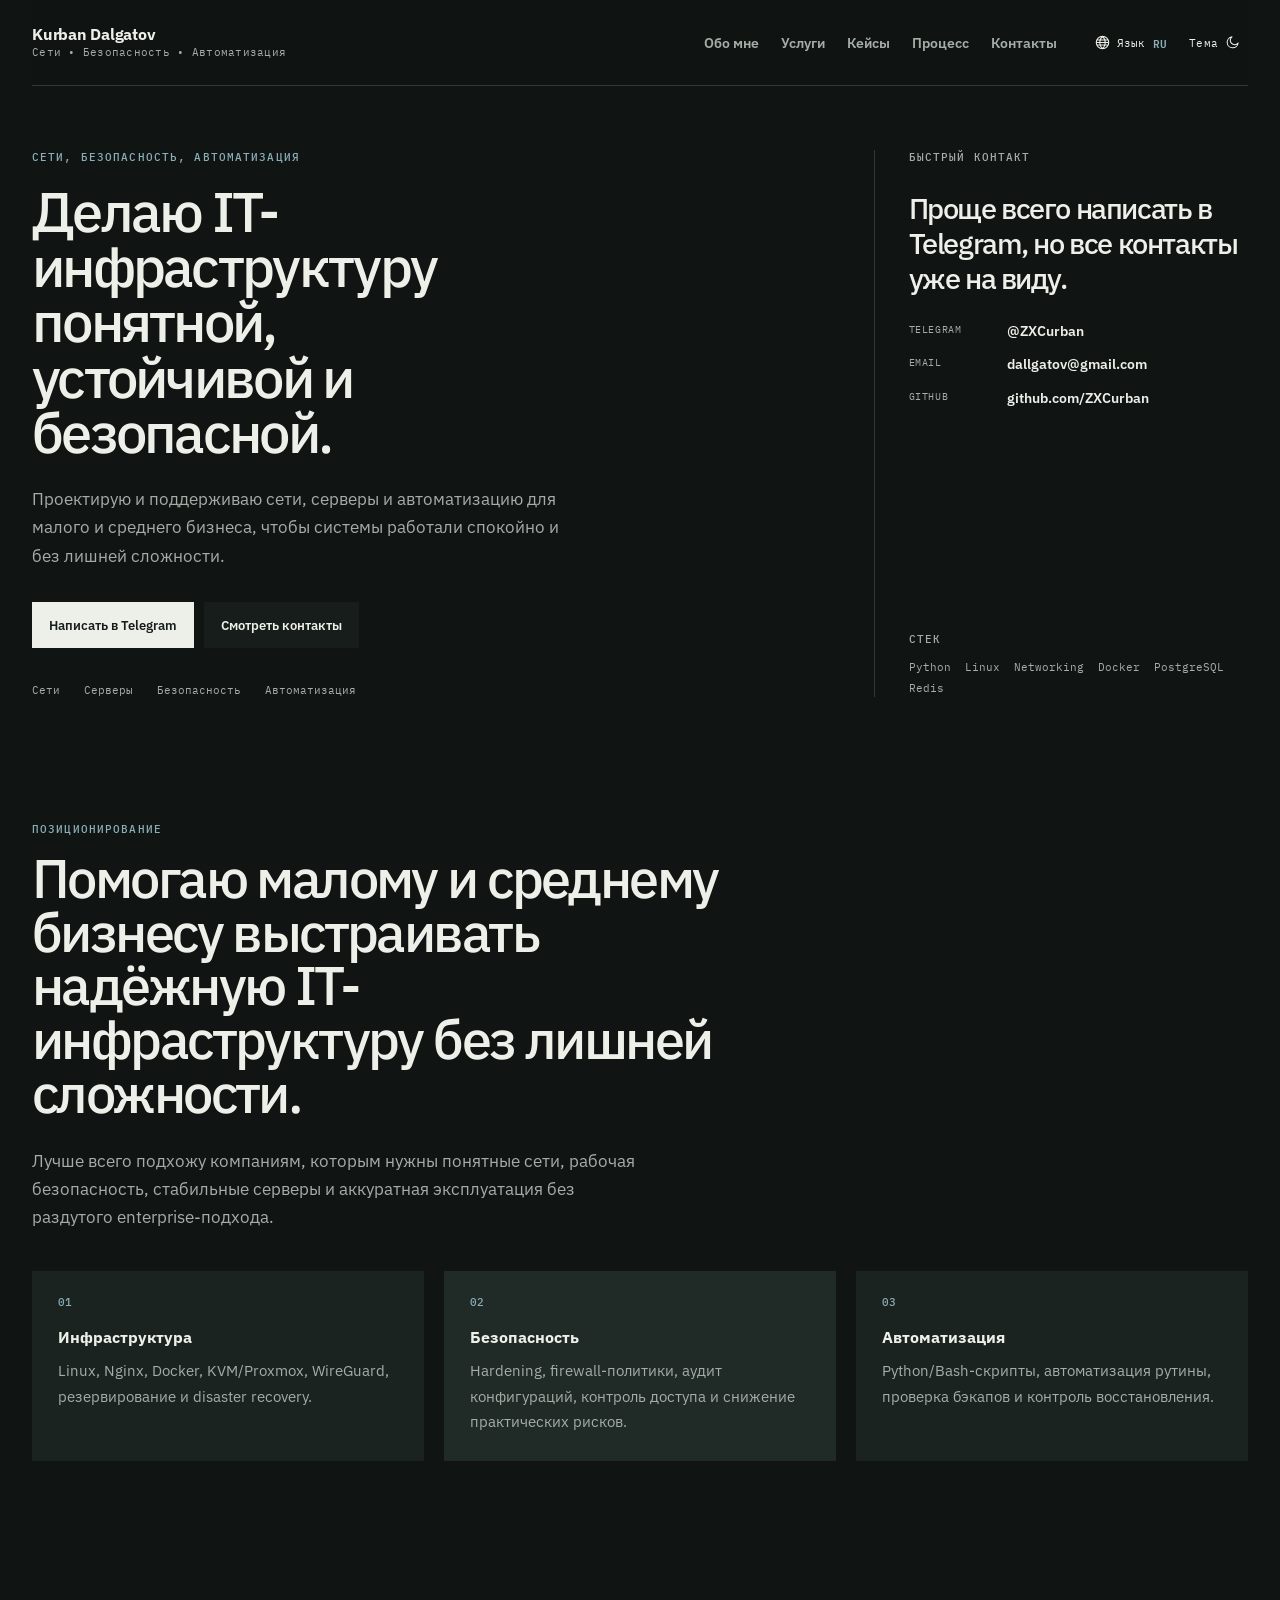
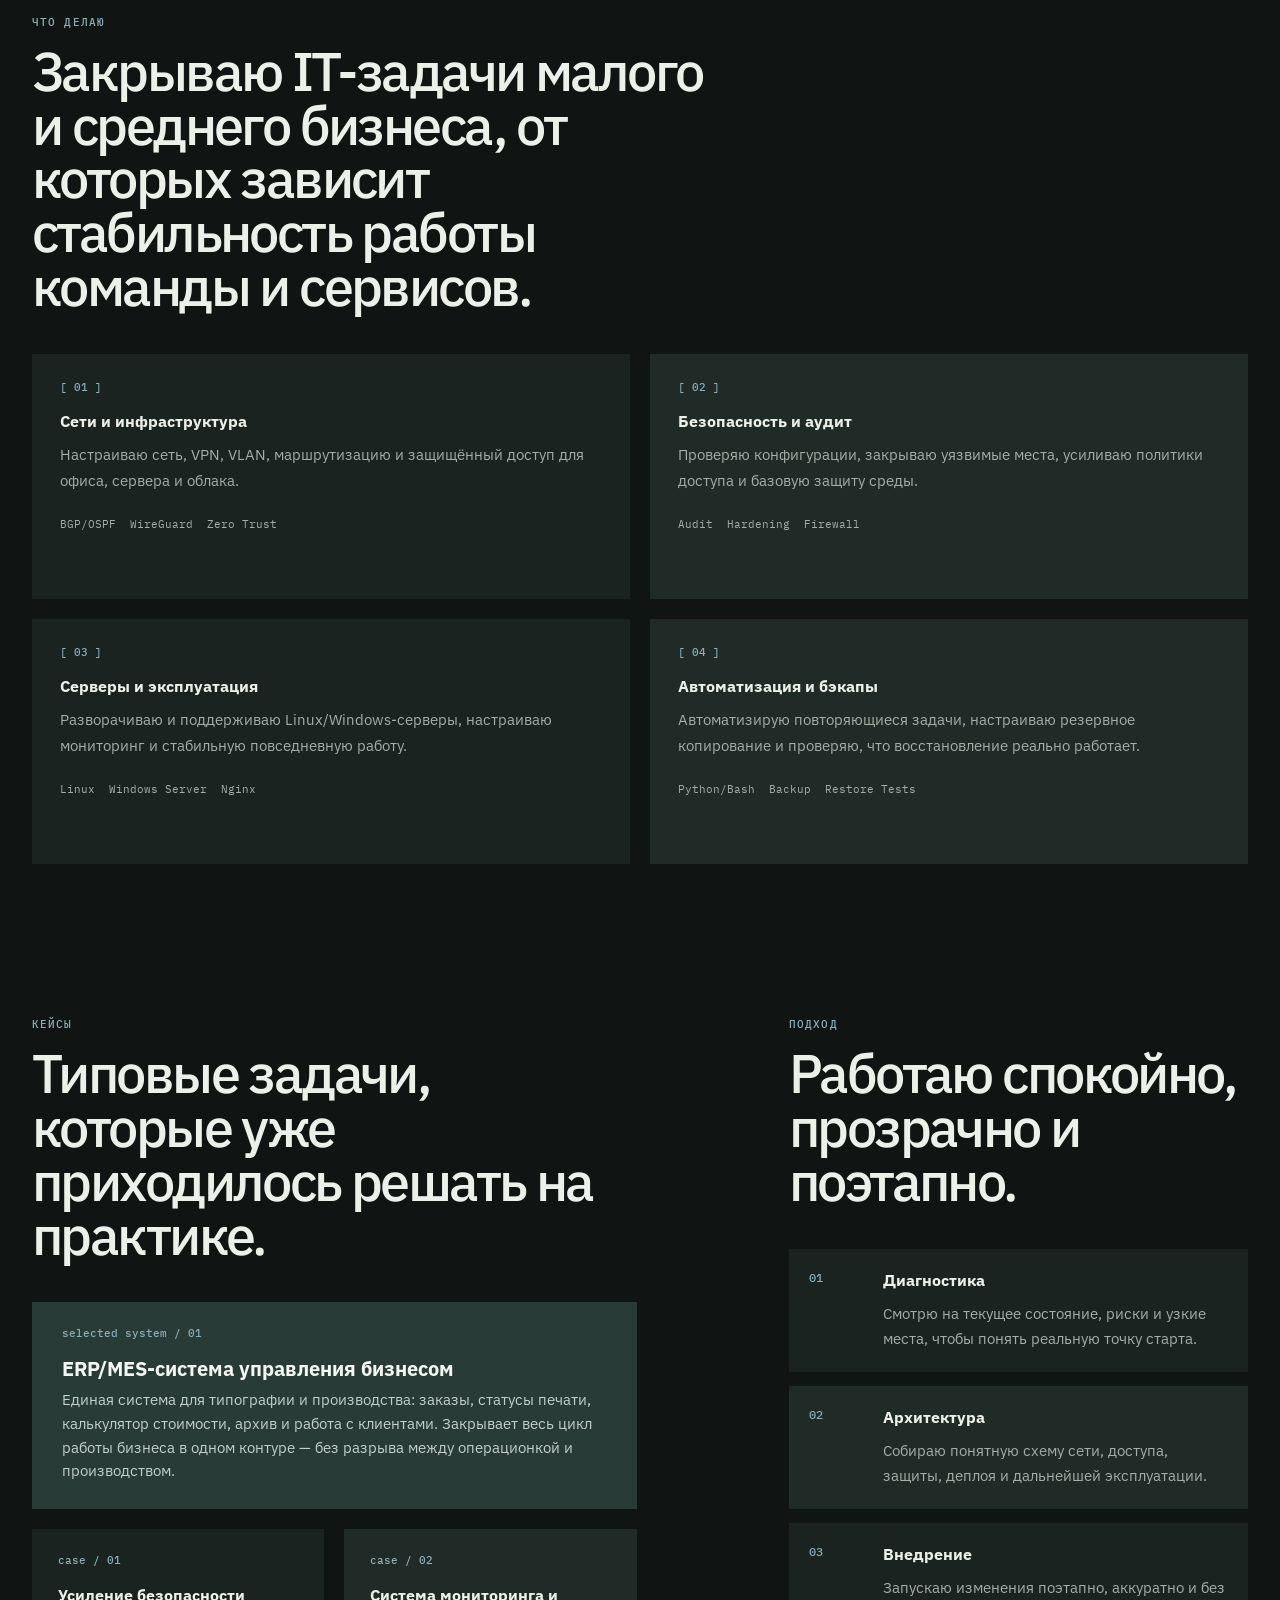
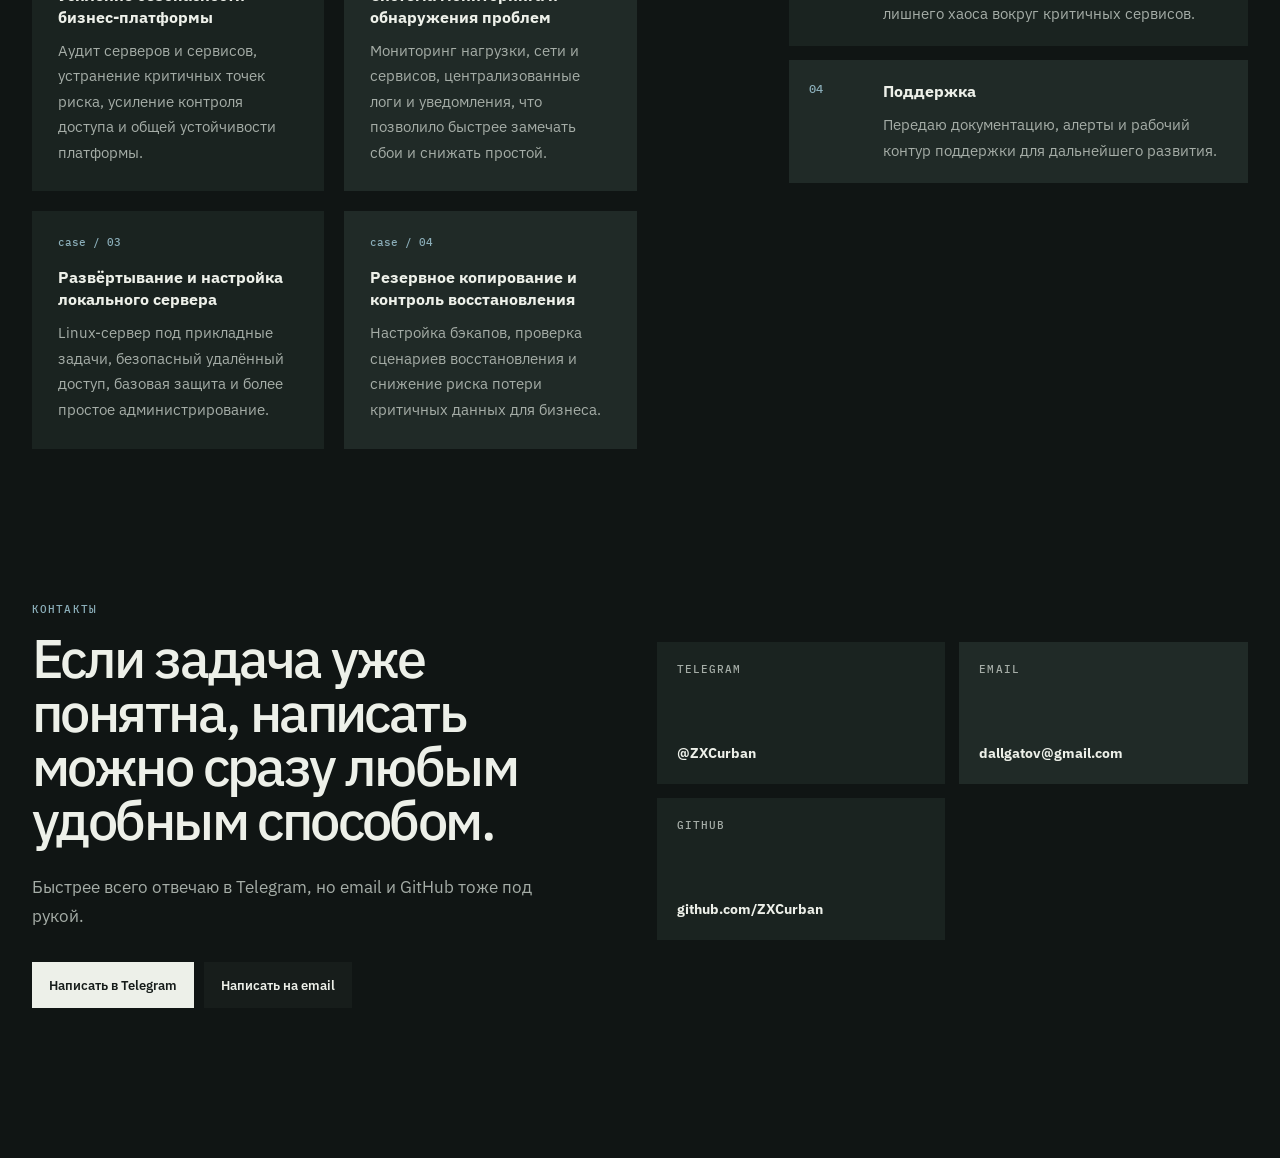
==== commit 600cdf8a: "Fix mobile layout, spacing, and cross-browser issues" ====
--- a/index.html
+++ b/index.html
@@ -11,6 +11,7 @@
 <link rel="preconnect" href="https://fonts.gstatic.com" crossorigin>
 <link href="https://fonts.googleapis.com/css2?family=IBM+Plex+Mono:wght@400;500;600&amp;family=IBM+Plex+Sans:wght@400;500;600;700&amp;display=swap" rel="stylesheet">
 <link rel="stylesheet" href="styles.css">
+<script>document.documentElement.classList.add("js");</script>
 </head>
 <body data-theme="dark">
 <a class="skip-link" href="#content" data-i18n="a11y.skip">Перейти к содержимому</a>
@@ -30,6 +31,7 @@
     </button>
 
     <div class="header-menu" id="headerMenu">
+     <div class="header-menu-inner">
       <nav class="nav" id="siteNav" aria-label="Основная навигация">
         <a href="#about" data-i18n="nav.about">Обо мне</a>
         <a href="#services" data-i18n="nav.services">Услуги</a>
@@ -62,6 +64,7 @@
           </span>
         </button>
       </div>
+     </div>
     </div>
   </header>
 
@@ -192,7 +195,7 @@
         <div class="projects-grid">
           <article class="project-card project-card-featured">
             <h3 data-i18n="projects.metrica.title">ERP/MES-система управления бизнесом</h3>
-            <p data-i18n="projects.metrica.text">Объединяет контроль типографии и производственных процессов, управление заказами, печатью и их статусами, калькулятор стоимости, архив, работу с клиентами и данными, а также автоматизацию рутинных операций в одном рабочем контуре. Даёт контроль над всем циклом работы без разрыва между операционными задачами и производством.</p>
+            <p data-i18n="projects.metrica.text">Единая система для типографии и производства: заказы, статусы печати, калькулятор стоимости, архив и работа с клиентами. Закрывает весь цикл работы бизнеса в одном контуре — без разрыва между операционкой и производством.</p>
           </article>
 
           <article class="project-card">
--- a/styles.css
+++ b/styles.css
@@ -45,7 +45,9 @@
 html { scroll-behavior: smooth; }
 body {
   min-height: 100svh;
-  overflow-x: hidden;
+  overflow-x: clip;
+  padding-left: env(safe-area-inset-left);
+  padding-right: env(safe-area-inset-right);
   background: var(--bg);
   color: var(--ink);
   font-family: var(--sans);
@@ -60,7 +62,7 @@
 img, svg { display: block; max-width: 100%; }
 
 .skip-link {
-  position: fixed; left: 20px; top: 14px; z-index: 100;
+  position: fixed; left: calc(20px + env(safe-area-inset-left)); top: calc(14px + env(safe-area-inset-top)); z-index: 100;
   padding: 10px 14px; background: var(--accent); color: #fff; text-decoration: none;
   font: 600 .75rem/1 var(--mono); transform: translateY(-160%);
   transition: transform .2s var(--ease);
@@ -72,14 +74,15 @@
   position: sticky; top: 0; z-index: 30; min-height: 86px;
   display: flex; align-items: center; gap: 26px;
   border-bottom: 1px solid var(--line); background: color-mix(in srgb, var(--bg) 92%, transparent);
-  backdrop-filter: blur(12px); transition: border-color .2s var(--ease), background .2s var(--ease);
+  -webkit-backdrop-filter: blur(12px); backdrop-filter: blur(12px); transition: border-color .2s var(--ease), background .2s var(--ease);
 }
 .topbar.is-scrolled { border-color: var(--line-strong); }
 .brand { display: inline-flex; align-items: center; flex: 1; min-width: 0; color: var(--ink); text-decoration: none; }
 .brand-copy { display: grid; min-width: 0; }
 .brand-copy strong { font-size: .98rem; line-height: 1.1; letter-spacing: -.015em; }
 .brand-copy small { margin-top: 3px; color: var(--muted); font: 400 .66rem/1.2 var(--mono); letter-spacing: .025em; }
-.header-menu { display: flex; align-items: center; justify-content: flex-end; gap: 30px; }
+.header-menu { display: flex; }
+.header-menu-inner { display: flex; align-items: center; justify-content: flex-end; gap: 30px; }
 .nav { display: flex; align-items: center; gap: 22px; }
 .nav a { color: var(--muted); font-size: .86rem; font-weight: 600; text-decoration: none; transition: color .18s ease; }
 .nav a:hover, .nav a:focus-visible { color: var(--ink); }
@@ -103,9 +106,10 @@
 .topbar.menu-open .menu-toggle span:nth-child(3) { transform: translateY(-6px) rotate(-45deg); }
 
 .content { display: grid; gap: 0; }
+#home, #about, #services, #projects, #process, #contact { scroll-margin-top: 92px; }
 .hero {
-  display: grid; grid-template-columns: minmax(0, 1.45fr) minmax(300px, .55fr); gap: clamp(40px, 7vw, 112px);
-  min-height: 540px; padding: clamp(64px, 8vw, 106px) 0 52px;
+  display: grid; grid-template-columns: minmax(0, 1.35fr) minmax(340px, .65fr); gap: clamp(40px, 5vw, 80px);
+  min-height: 480px; padding: clamp(48px, 5vw, 72px) 0 48px;
 }
 .hero-copy { display: flex; flex-direction: column; justify-content: flex-end; }
 .eyebrow, .section-title, .card-label, .mini-panel-label, .contact-method-label {
@@ -128,25 +132,25 @@
 .hero-pills span, .chip-row span, .tags span { color: var(--muted); font: 400 .68rem/1.2 var(--mono); }
 .hero-pills span { padding: 0 12px; }
 .hero-pills span:first-child { padding-left: 0; }
-.hero-card { align-self: stretch; display: flex; flex-direction: column; gap: 22px; padding: 0 0 2px 30px; border-left: 1px solid var(--line); }
+.hero-card { align-self: stretch; display: flex; flex-direction: column; gap: 26px; padding: 0 0 2px 34px; border-left: 1px solid var(--line); }
 .card-label { color: var(--muted); }
-.card-title { font-size: clamp(1.35rem, 2.2vw, 1.7rem); line-height: 1.18; }
-.contact-list { list-style: none; display: grid; gap: 10px; }
+.card-title { font-size: clamp(1.45rem, 2.3vw, 1.9rem); line-height: 1.18; }
+.contact-list { list-style: none; display: grid; gap: 13px; }
 .contact-list li { display: grid; grid-template-columns: 86px 1fr; gap: 12px; padding: 0; }
-.contact-list span { color: var(--muted); font: 400 .62rem/1.6 var(--mono); text-transform: uppercase; letter-spacing: .06em; }
-.contact-list a { color: var(--ink); font-size: .86rem; font-weight: 600; line-height: 1.4; text-decoration: none; overflow-wrap: anywhere; }
+.contact-list span { color: var(--muted); font: 400 .64rem/1.7 var(--mono); text-transform: uppercase; letter-spacing: .06em; }
+.contact-list a { color: var(--ink); font-size: .9rem; font-weight: 600; line-height: 1.4; text-decoration: none; overflow-wrap: anywhere; }
 .contact-list a:hover { color: var(--accent); }
 .obfuscated-contact { display: inline-flex; flex-wrap: wrap; align-items: baseline; gap: .24em; }
 .contact-token { white-space: nowrap; }
 .contact-separator { color: var(--muted); font-weight: 400; }
-.mini-panel { display: grid; gap: 12px; margin-top: auto; padding-top: 18px; }
+.mini-panel { display: grid; gap: 14px; margin-top: auto; padding-top: 24px; }
 .mini-panel-label { color: var(--muted); }
 .chip-row, .tags { display: flex; flex-wrap: wrap; gap: 8px 14px; }
 
-.panel { padding: clamp(68px, 9vw, 116px) 0; }
+.panel { padding: clamp(52px, 6vw, 84px) 0; }
 .section-heading { max-width: 830px; }
 .panel h2 { max-width: 22ch; margin-top: 15px; font-size: clamp(2.35rem, 4.2vw, 4.25rem); line-height: 1; }
-.expertise-grid, .services-grid, .projects-grid, .timeline, .contact-card-grid { margin-top: 48px; }
+.expertise-grid, .services-grid, .projects-grid, .timeline, .contact-card-grid { margin-top: 40px; }
 .expertise-grid { display: grid; grid-template-columns: repeat(3, minmax(0, 1fr)); gap: 20px; }
 .expertise-card { padding: 26px; background: var(--block); }
 .expertise-card:nth-child(even) { background: var(--block-alt); }
@@ -171,15 +175,17 @@
 .project-card { min-height: 214px; padding: 26px; background: var(--block); }
 .project-card:nth-child(odd) { background: var(--block-alt); }
 .project-card h3::before { content: "case / 01"; }
-.project-card-featured { grid-column: 1 / -1; min-height: 156px; padding: 26px 30px; background: var(--feature-bg) !important; color: var(--feature-ink); }
+.project-card:nth-child(3) h3::before { content: "case / 02"; }
+.project-card:nth-child(4) h3::before { content: "case / 03"; }
+.project-card:nth-child(5) h3::before { content: "case / 04"; }
+.projects-grid .project-card-featured { grid-column: 1 / -1; min-height: 156px; padding: 26px 30px; background: var(--feature-bg); color: var(--feature-ink); }
 .project-card-featured h3 { max-width: none; font-size: clamp(1.15rem, 1.55vw, 1.4rem); line-height: 1.22; }
 .project-card-featured h3::before { content: "selected system / 01"; }
 .project-card-featured p { max-width: 92ch; margin-top: 7px; color: var(--feature-muted); font-size: .92rem; line-height: 1.6; }
 .project-card:nth-child(3) h3::before { content: "case / 02"; }
 .project-card:nth-child(4) h3::before { content: "case / 03"; }
 .project-card:nth-child(5) h3::before { content: "case / 04"; }
-.timeline { display: grid; gap: 14px; }
-.timeline-step { display: grid; grid-template-columns: 58px 1fr; gap: 16px; padding: 20px; background: var(--block); }
+.timeline { display: grid; gap: 14px; }.timeline-step { display: grid; grid-template-columns: 58px 1fr; gap: 16px; padding: 20px; background: var(--block); }
 .timeline-step:nth-child(even) { background: var(--block-alt); }
 .step-number { color: var(--accent); font: 500 .72rem/1.5 var(--mono); }
 .panel-contact { display: grid; grid-template-columns: minmax(0, .95fr) minmax(300px, 1.05fr); gap: clamp(40px, 7vw, 100px); align-items: start; }
@@ -194,48 +200,57 @@
 
 .button, .brand, .nav a, .control-btn, .menu-toggle, .contact-list a, .contact-method { outline-offset: 4px; }
 .button:focus-visible, .brand:focus-visible, .nav a:focus-visible, .control-btn:focus-visible, .menu-toggle:focus-visible, .contact-list a:focus-visible, .contact-method:focus-visible { outline: 2px solid var(--accent); }
-.reveal { opacity: 0; transform: translateY(12px); transition: opacity .5s var(--ease), transform .5s var(--ease); }
-.reveal.in-view { opacity: 1; transform: none; }
+.js .reveal { opacity: 0; transform: translateY(12px); transition: opacity .5s var(--ease), transform .5s var(--ease); }
+.js .reveal.in-view { opacity: 1; transform: none; }
 
 @media (max-width: 1080px) {
   .header-menu { gap: 18px; } .nav { gap: 14px; }
-  .hero { grid-template-columns: minmax(0, 1.2fr) minmax(270px, .8fr); gap: 42px; }
+  .hero { grid-template-columns: minmax(0, 1.2fr) minmax(300px, .8fr); gap: 42px; }
   .dual-section { grid-template-columns: 1fr; }
   .dual-section #projects { padding-right: 0; }
   .dual-section #process { padding-left: 0; }
 }
 @media (max-width: 850px) {
   .site-shell { width: min(100% - 40px, 1240px); }
-  .topbar { min-height: 72px; } .menu-toggle { display: inline-flex; margin-left: auto; }
-  .header-menu { position: absolute; left: 0; right: 0; top: 100%; display: grid; gap: 0; max-height: 0; overflow: hidden; visibility: hidden; background: var(--paper); opacity: 0; pointer-events: none; transition: max-height .24s var(--ease), opacity .18s ease, visibility .18s ease; }
-  .topbar.menu-open .header-menu { max-height: 420px; visibility: visible; opacity: 1; pointer-events: auto; }
-  .nav { display: grid; gap: 0; padding: 10px 0; }
-  .nav a { padding: 12px 0; font-size: .9rem; }
-  .controls { padding: 10px 0; justify-content: space-between; }
-  .hero { grid-template-columns: 1fr; min-height: 0; padding-top: 86px; gap: 52px; }
-  .hero-card { padding: 28px 0 0; border-left: 0; }
+  .topbar { min-height: 72px; } .menu-toggle { display: inline-flex; margin-left: auto; width: 42px; height: 42px; }
+  .header-menu { position: absolute; left: calc(-1 * env(safe-area-inset-left)); right: calc(-1 * env(safe-area-inset-right)); top: 100%; display: grid; grid-template-rows: 0fr; visibility: hidden; opacity: 0; pointer-events: none; background: var(--paper); border-bottom: 1px solid var(--line); box-shadow: var(--shadow); transition: grid-template-rows .28s var(--ease), opacity .18s ease, visibility .18s ease; }
+  .topbar.menu-open .header-menu { grid-template-rows: 1fr; visibility: visible; opacity: 1; pointer-events: auto; }
+  .header-menu-inner { display: grid; min-height: 0; overflow: hidden; padding: 0 20px; justify-content: stretch; align-items: stretch; gap: 0; }
+  .nav { display: grid; gap: 0; padding: 10px 0 4px; border-top: 1px solid var(--line); }
+  .nav a { padding: 14px 0; font-size: .92rem; }
+  .controls { padding: 6px 0 14px; justify-content: space-between; }
+  .control-btn { min-height: 44px; }
+  .hero { display: flex; flex-direction: column; min-height: 0; padding-top: 86px; gap: 52px; }
+  .hero-copy { display: contents; }
+  .hero-card { order: 2; padding: 26px 0 0; border-left: 0; border-top: 1px solid var(--line); }
+  .hero-pills { order: 3; margin-top: 0; }
   .hero h1 { max-width: 12.8ch; }
 }
+body.menu-locked { overflow: hidden; }
 @media (max-width: 720px) {
   .panel-contact { grid-template-columns: 1fr; gap: 0; }
   .contact-copy { padding-bottom: 46px; }
 }
 @media (max-width: 650px) {
   .site-shell { width: calc(100% - 32px); } .brand-copy small { display: none; }
-  .hero { padding: 56px 0 42px; } .hero h1 { font-size: clamp(2.35rem, 10vw, 3.3rem); }
+  .hero { padding: 56px 0 42px; gap: 44px; }
+  .hero h1 { font-size: clamp(2.15rem, 8.6vw, 3rem); letter-spacing: -.032em; }
   .lead { margin-top: 21px; font-size: .98rem; }
   .hero-actions { margin-top: 26px; display: grid; } .button { width: 100%; }
-  .hero-pills { margin-top: 27px; gap: 9px 0; } .hero-pills span { font-size: .62rem; }
-  .contact-list li { grid-template-columns: 72px 1fr; }
-  .panel { padding: 62px 0; } .panel h2 { font-size: clamp(2.15rem, 10vw, 3.15rem); }
+  .hero-pills { gap: 8px; }
+  .hero-pills span { padding: 7px 11px; border: 1px solid var(--line); font-size: .66rem; }
+  .contact-list li { grid-template-columns: 72px 1fr; align-items: baseline; }
+  .panel { padding: 62px 0; }
+  .panel h2 { font-size: clamp(1.95rem, 8vw, 2.8rem); letter-spacing: -.03em; }
   .expertise-grid, .services-grid, .projects-grid, .contact-card-grid { grid-template-columns: 1fr; }
   .expertise-grid, .services-grid, .projects-grid { gap: 14px; }
-  .expertise-card { padding: 22px; } .expertise-card + .expertise-card { padding-left: 22px; }
+  .expertise-card { padding: 22px; }
   .service-card { min-height: 0; padding: 22px; }
-  .project-card { min-height: 0; padding: 22px; } .project-card-featured { padding-top: 22px; }
+  .project-card { min-height: 0; padding: 22px; } .projects-grid .project-card-featured { min-height: 0; padding-top: 22px; }
   .panel-contact { grid-template-columns: 1fr; gap: 0; } .contact-copy { padding-bottom: 46px; }
-  .contact-card-grid { gap: 12px; } .contact-method { min-height: 120px; padding: 18px; }
-  .contact-method strong { margin-top: 16px; }
-}
-@media (prefers-reduced-motion: reduce) { html { scroll-behavior: auto; } *, *::before, *::after { animation: none !important; transition: none !important; } .reveal { opacity: 1; transform: none; } }
+  .contact-card-grid { gap: 12px; }
+  .contact-method { min-height: 0; padding: 18px; }
+  .contact-method strong { margin-top: auto; padding-top: 18px; }
+}
+@media (prefers-reduced-motion: reduce) { html { scroll-behavior: auto; } *, *::before, *::after { animation: none !important; transition: none !important; } .js .reveal { opacity: 1; transform: none; } }
 @keyframes pillSwap { 50% { transform: translateY(-2px); } }
